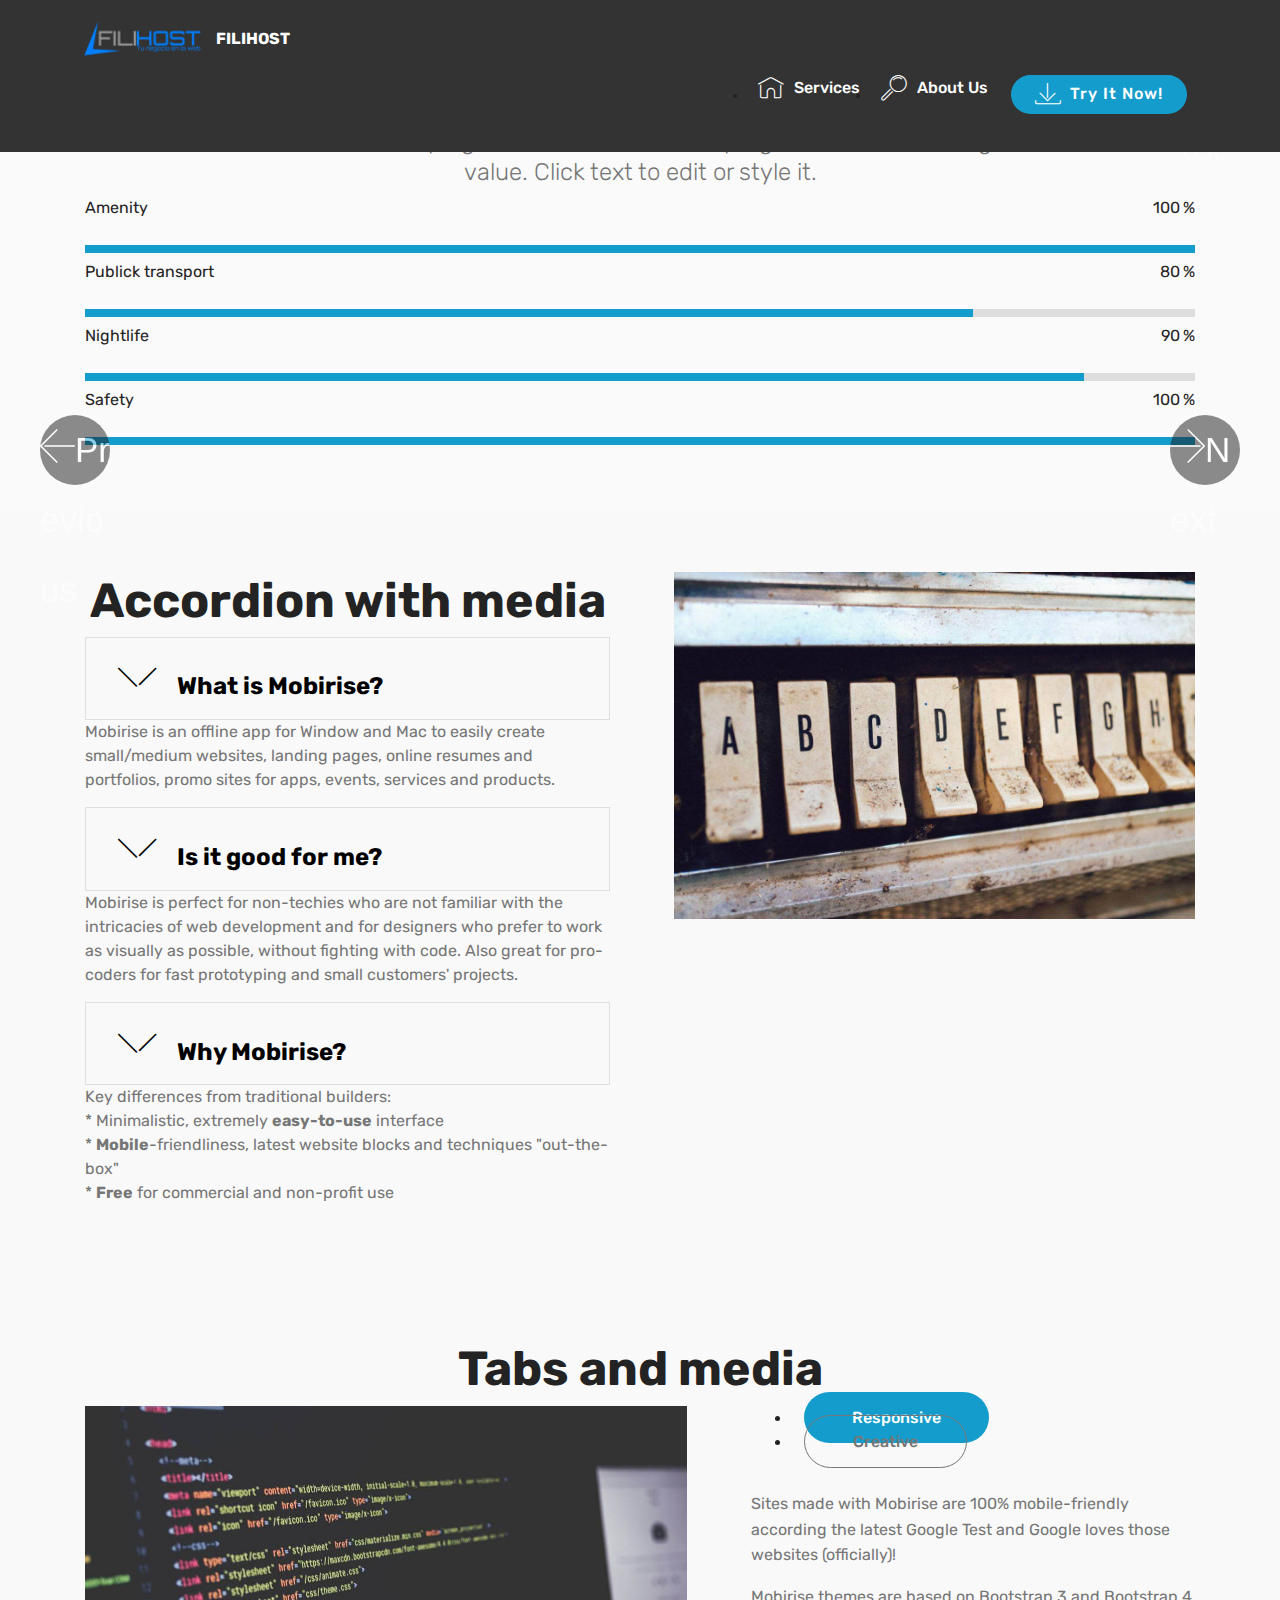
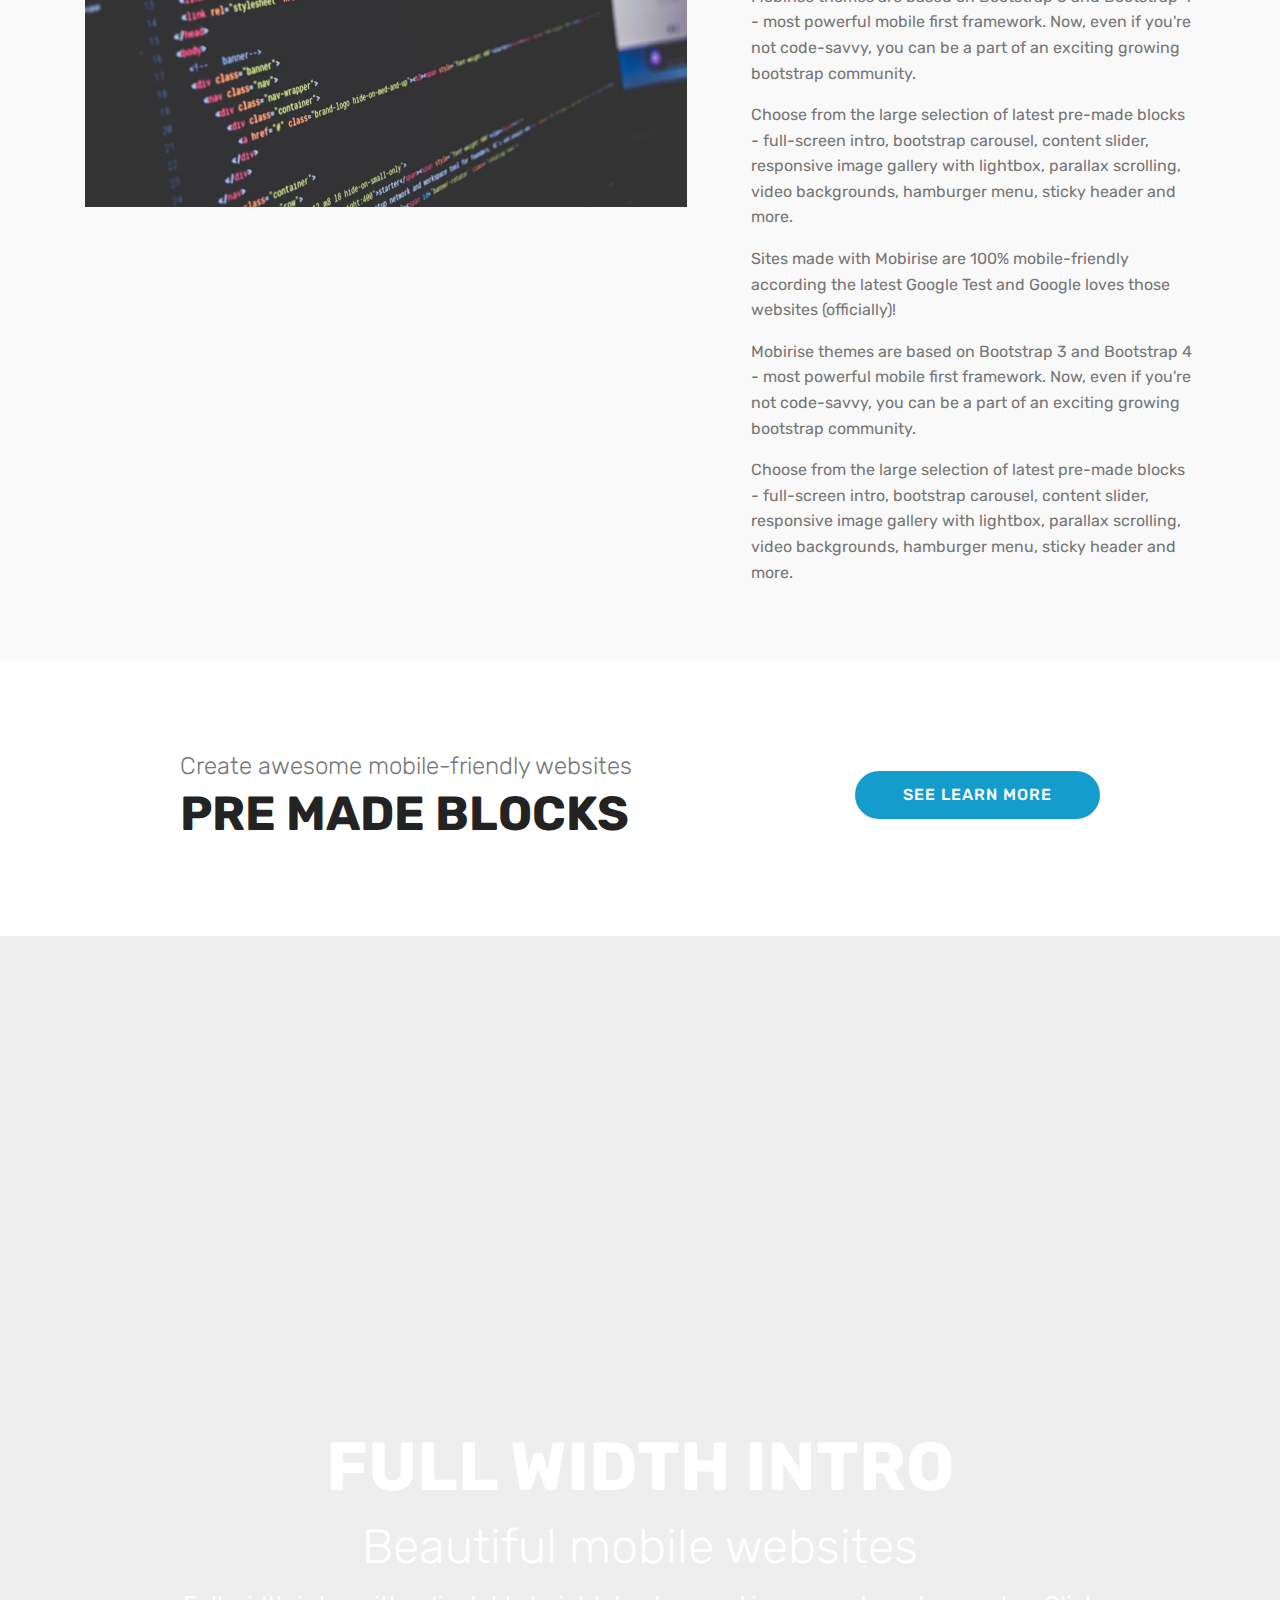
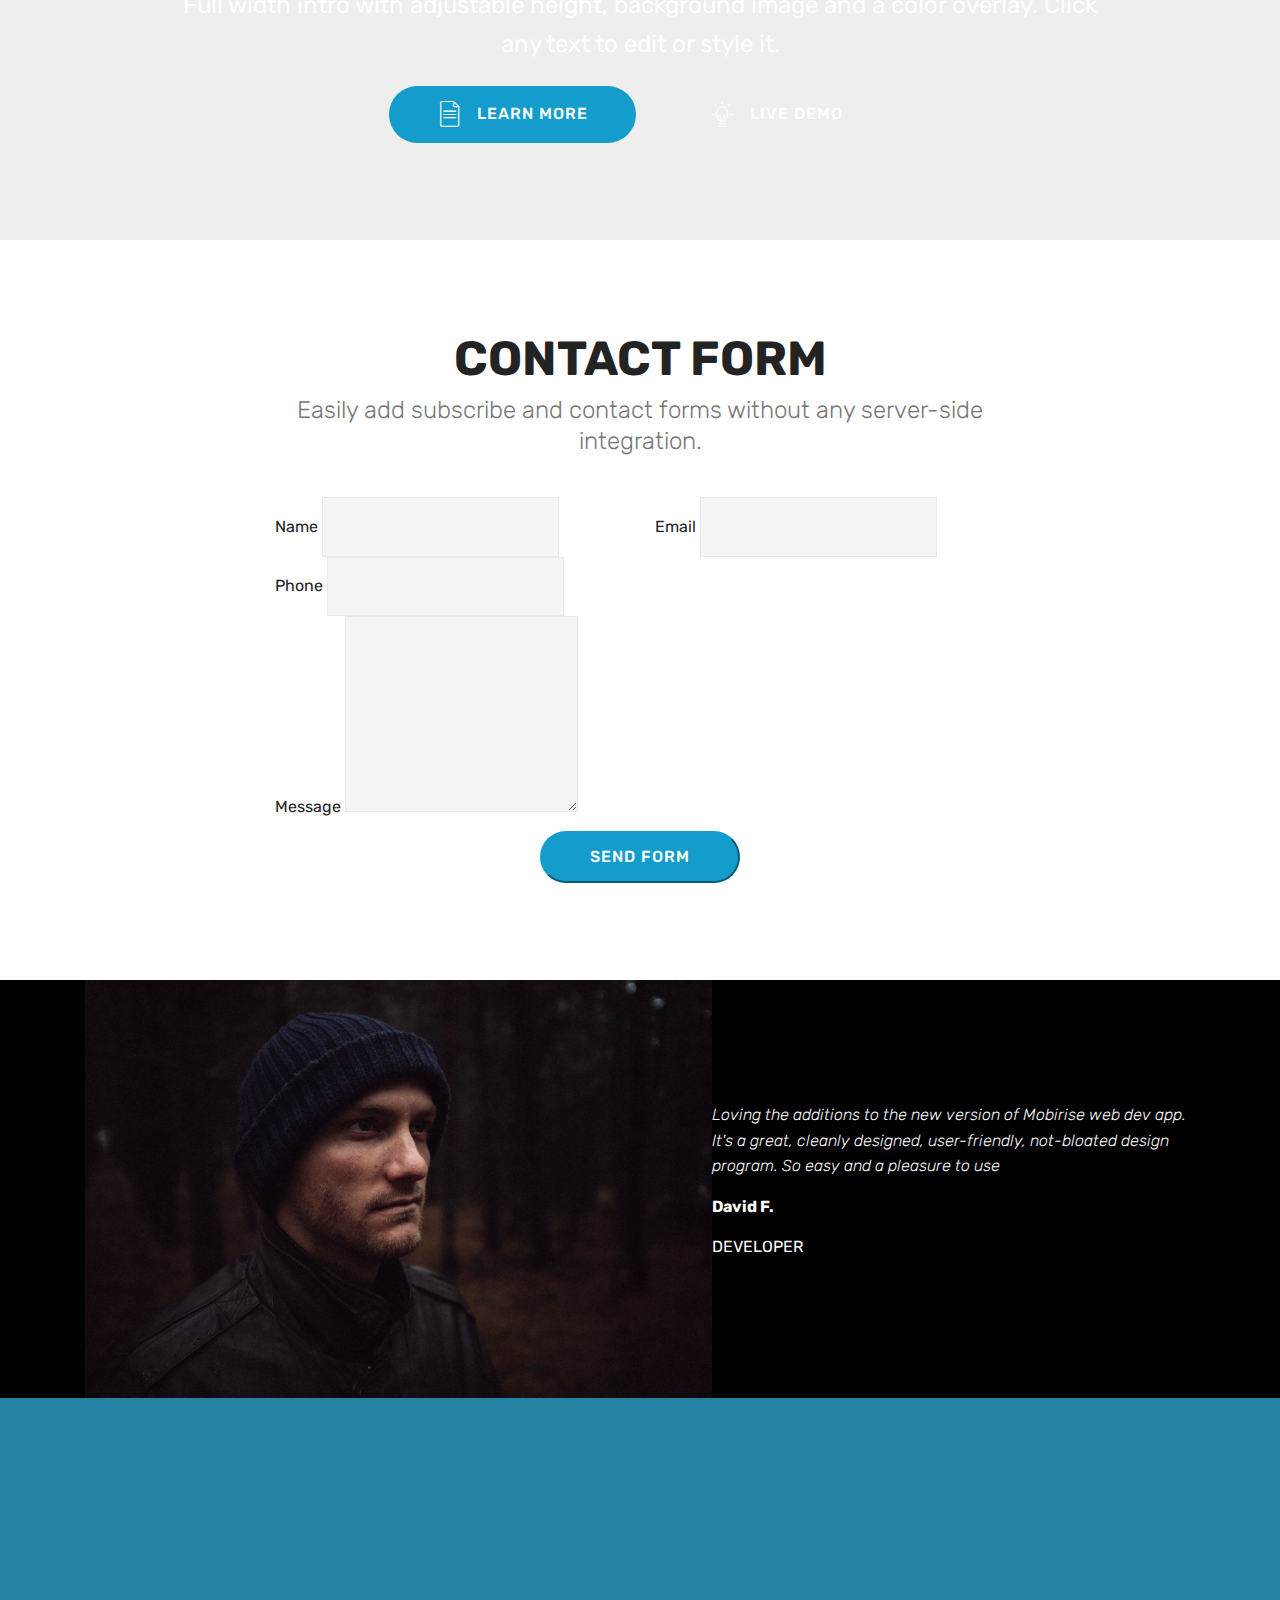
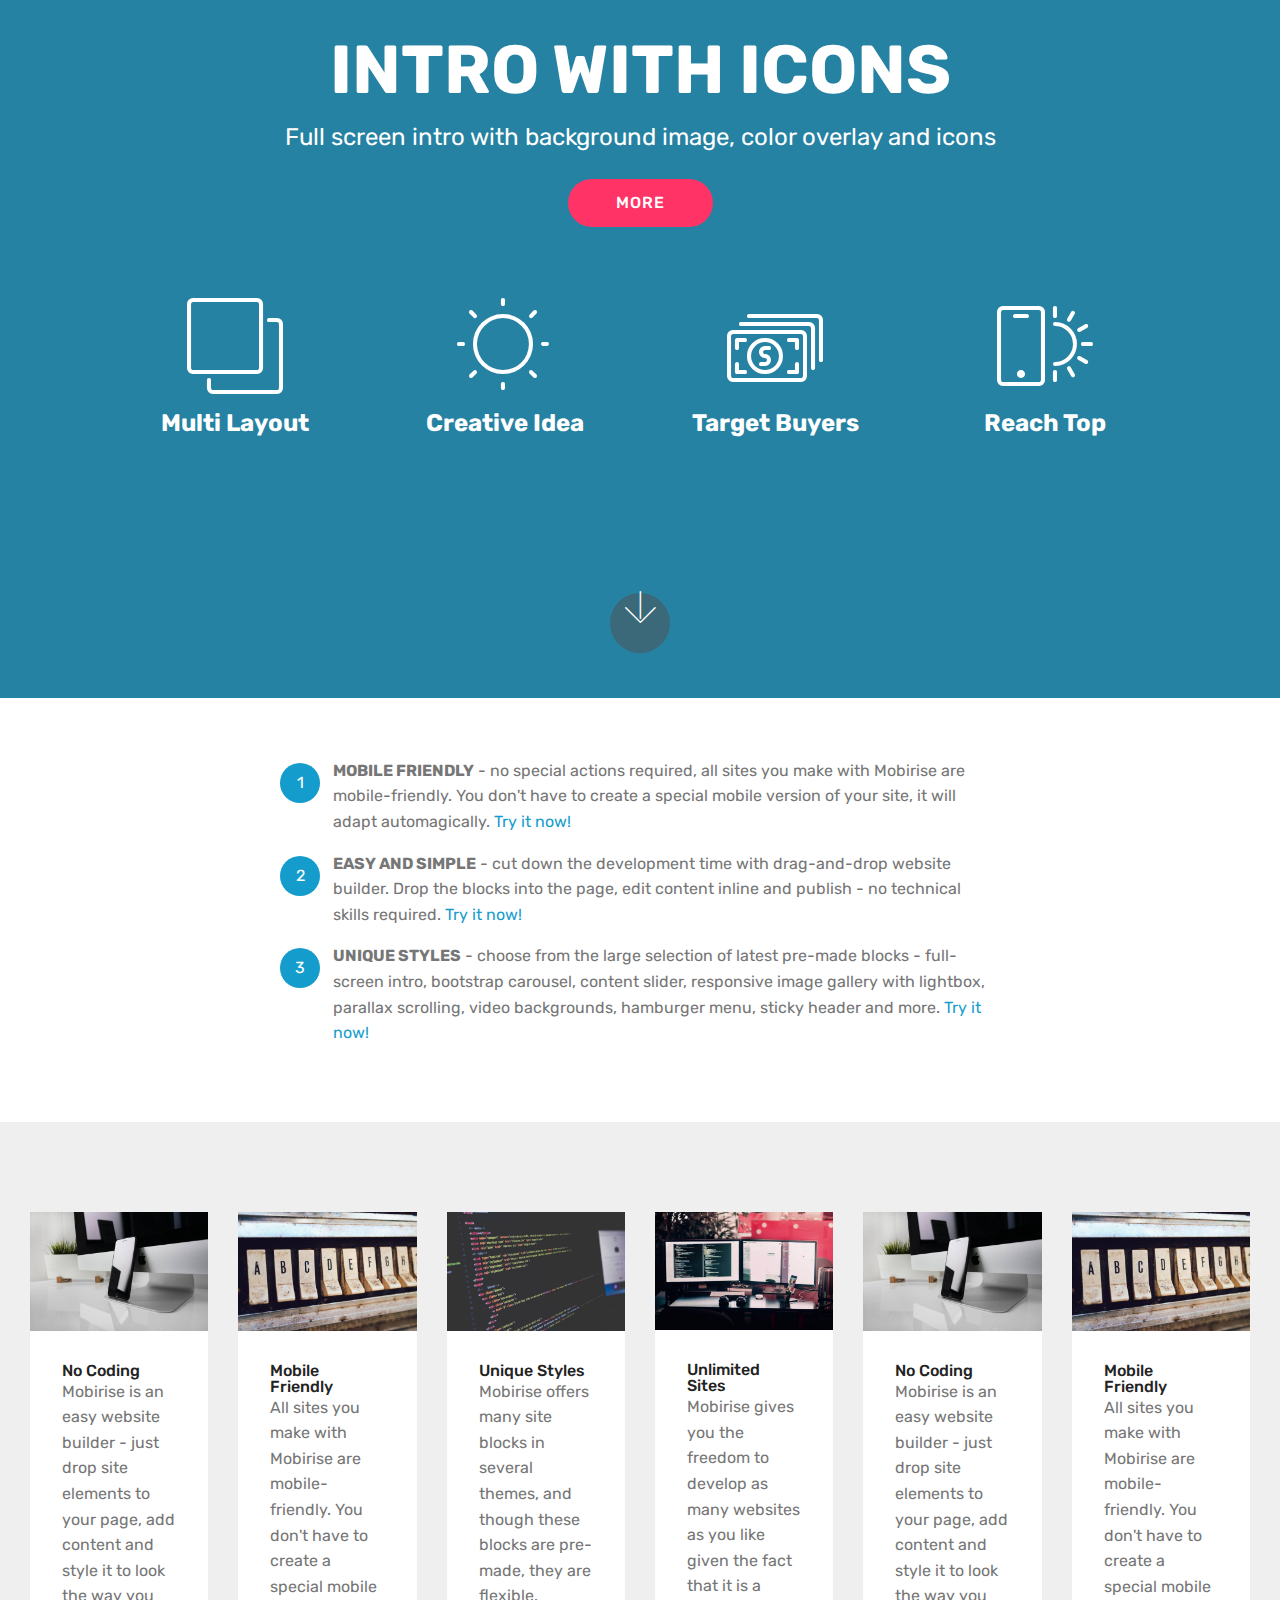
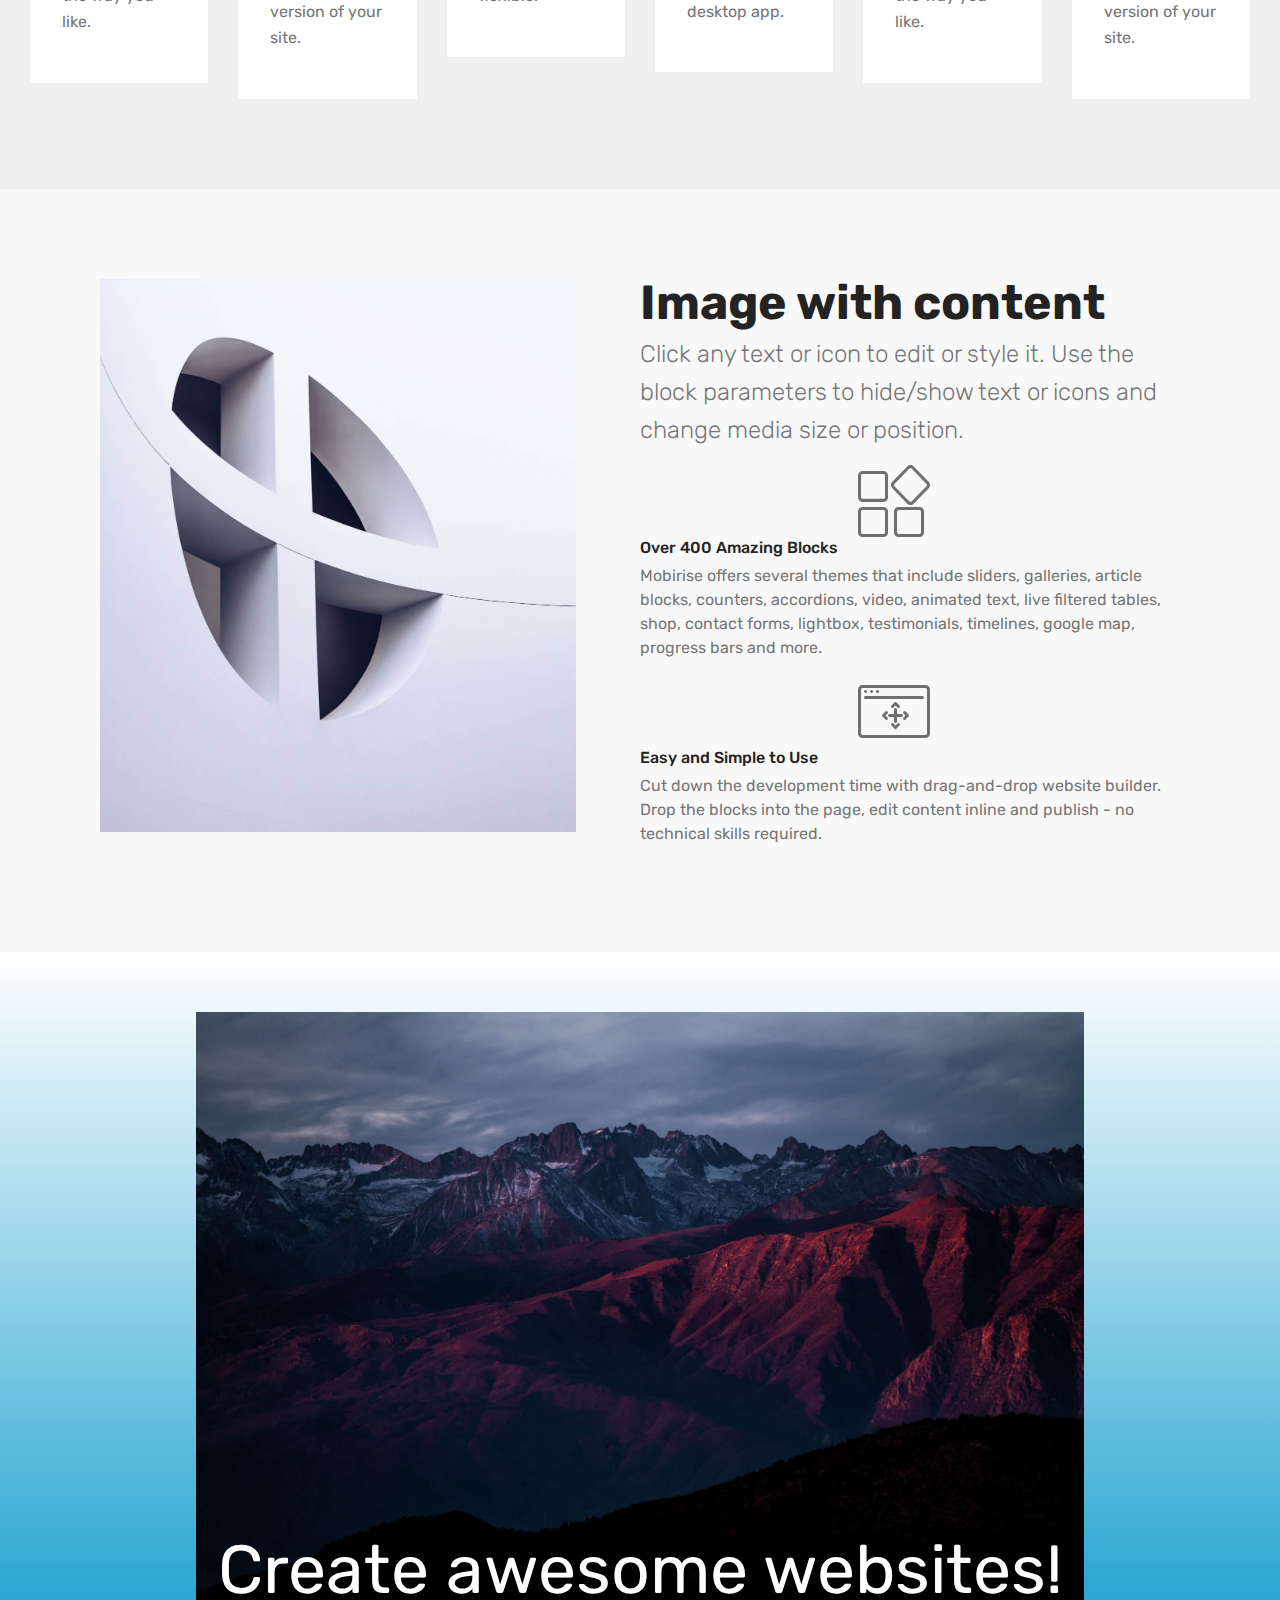
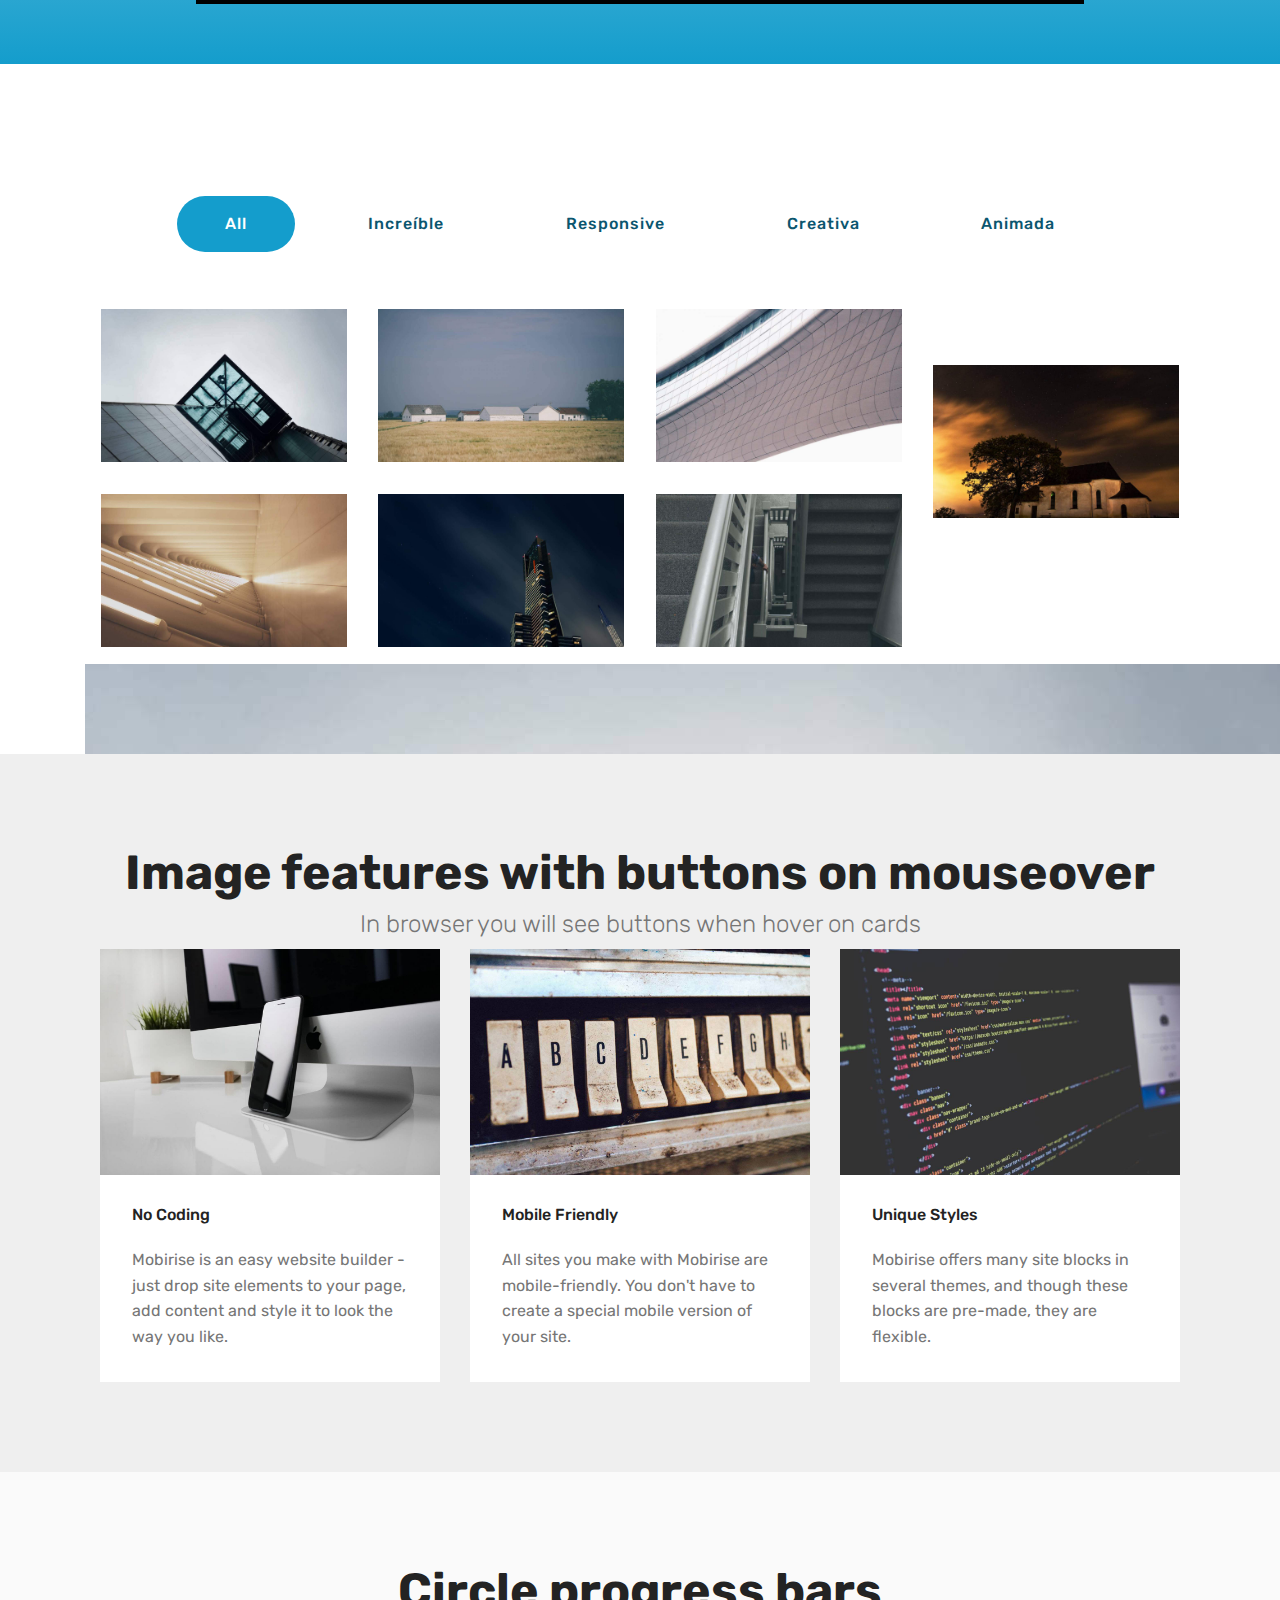
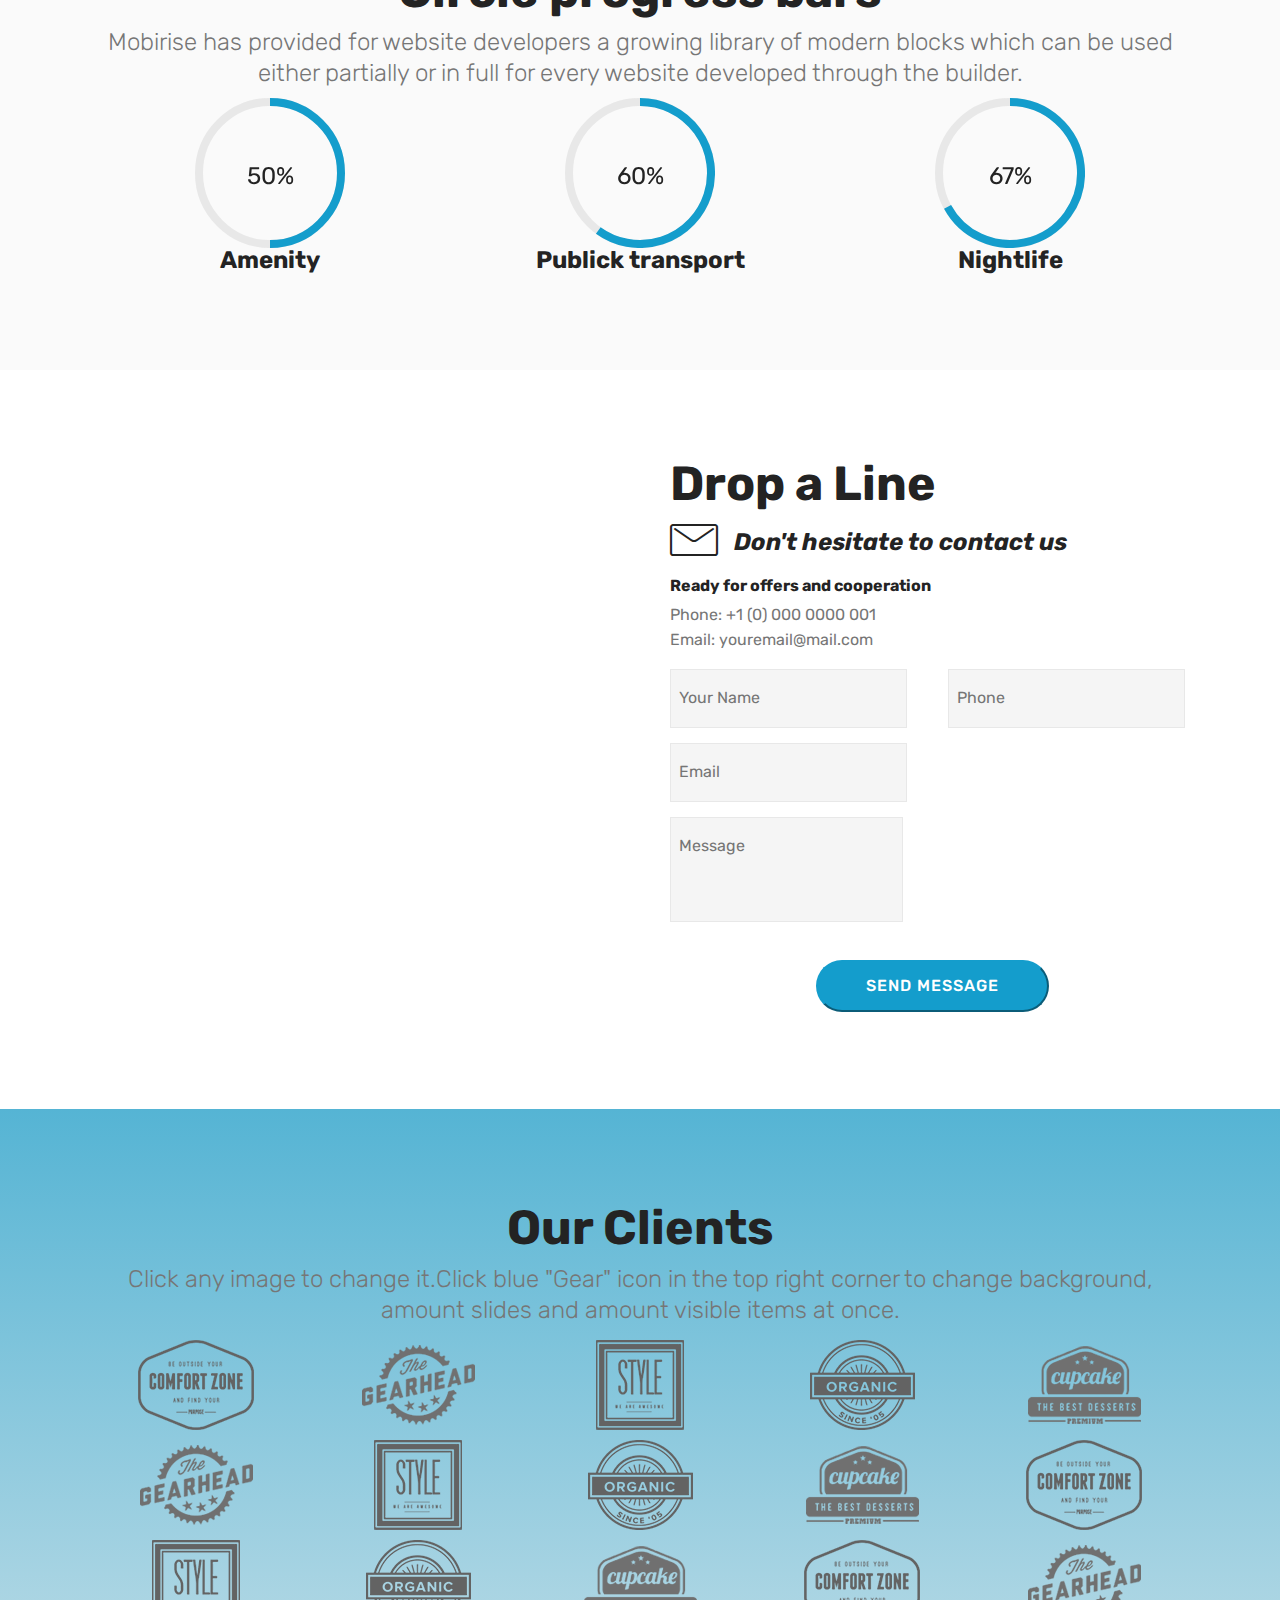
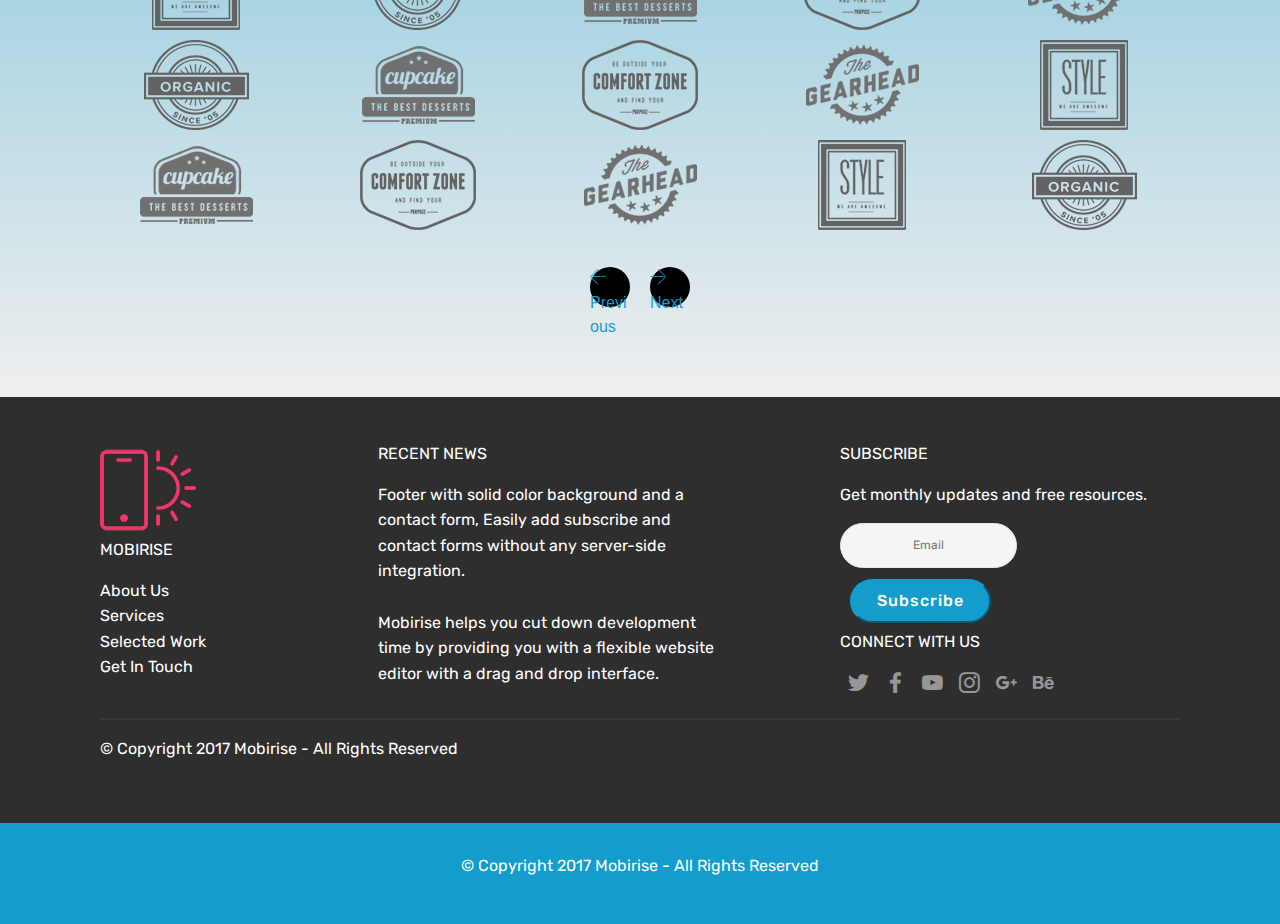
==== page1.html @ 78decf5c "create github pages" ====
<!DOCTYPE html>
<html >
<head>
  <!-- Site made with Mobirise Website Builder v4.8.1, https://mobirise.com -->
  <meta charset="UTF-8">
  <meta http-equiv="X-UA-Compatible" content="IE=edge">
  <meta name="generator" content="Mobirise v4.8.1, mobirise.com">
  <meta name="viewport" content="width=device-width, initial-scale=1, minimum-scale=1">
  <link rel="shortcut icon" href="assets/images/logo-filihost-122x75.png" type="image/x-icon">
  <meta name="description" content="Web Site Creator Description">
  <title>Pagina&nbsp;</title>
  <link rel="stylesheet" href="assets/web/assets/mobirise-icons/mobirise-icons.css">
  <link rel="stylesheet" href="assets/tether/tether.min.css">
  <link rel="stylesheet" href="assets/bootstrap/css/bootstrap.min.css">
  <link rel="stylesheet" href="assets/bootstrap/css/bootstrap-grid.min.css">
  <link rel="stylesheet" href="assets/bootstrap/css/bootstrap-reboot.min.css">
  <link rel="stylesheet" href="assets/dropdown/css/style.css">
  <link rel="stylesheet" href="assets/socicon/css/styles.css">
  <link rel="stylesheet" href="assets/as-pie-progress/css/progress.min.css">
  <link rel="stylesheet" href="assets/theme/css/style.css">
  <link rel="stylesheet" href="assets/gallery/style.css">
  <link rel="stylesheet" href="assets/mobirise/css/mbr-additional.css" type="text/css">
  
  
  
</head>
<body>
  <section class="menu cid-qTkzRZLJNu" once="menu" id="menu1-9">

    

    <nav class="navbar navbar-expand beta-menu navbar-dropdown align-items-center navbar-fixed-top navbar-toggleable-sm">
        <button class="navbar-toggler navbar-toggler-right" type="button" data-toggle="collapse" data-target="#navbarSupportedContent" aria-controls="navbarSupportedContent" aria-expanded="false" aria-label="Toggle navigation">
            <div class="hamburger">
                <span></span>
                <span></span>
                <span></span>
                <span></span>
            </div>
        </button>
        <div class="menu-logo">
            <div class="navbar-brand">
                <span class="navbar-logo">
                    <a href="https://mobirise.com">
                         <img src="assets/images/logo-filihost-122x75.png" alt="FiliHost" title="" style="height: 3.8rem;">
                    </a>
                </span>
                <span class="navbar-caption-wrap"><a class="navbar-caption text-white display-4" href="https://mobirise.com">FILIHOST</a></span>
            </div>
        </div>
        <div class="collapse navbar-collapse" id="navbarSupportedContent">
            <ul class="navbar-nav nav-dropdown" data-app-modern-menu="true"><li class="nav-item">
                    <a class="nav-link link text-white display-4" href="https://mobirise.com">
                        <span class="mbri-home mbr-iconfont mbr-iconfont-btn"></span>
                        Services
                    </a>
                </li>
                <li class="nav-item">
                    <a class="nav-link link text-white display-4" href="https://mobirise.com">
                        <span class="mbri-search mbr-iconfont mbr-iconfont-btn"></span>
                        About Us
                    </a>
                </li></ul>
            <div class="navbar-buttons mbr-section-btn"><a class="btn btn-sm btn-primary display-4" href="https://mobirise.com">
                    <span class="mbri-save mbr-iconfont mbr-iconfont-btn "></span>
                    Try It Now!
                </a></div>
        </div>
    </nav>
</section>

<section class="engine"><a href="https://mobiri.se/z">best website templates</a></section><section class="progress-bars1 cid-r17UAQoJIQ" id="progress-bars1-a">
    
      

    

    <div class="container">
        <h2 class="mbr-section-title pb-2 align-center mbr-fonts-style display-2">
            Horizontal progress bars
        </h2>

        <h3 class="mbr-section-subtitle pb-5 mbr-fonts-style display-5">
            Click blue "Gear" icon in the top right corner to hide/show progress bars and change them color and value. Click text to edit or style it.
        </h3>

        <div class="progress_elements">
            <div class="progress1 pb-5">
                <div class="title-wrap">
                    <div class="progressbar-title mbr-fonts-style display-7">
                        <p>
                            Amenity
                        </p>
                    </div>
                    <div class="progress_value mbr-fonts-style display-7">
                        <div class="progressbar-number"></div>
                        <span>%</span>
                    </div>
                </div>
                <progress class="progress progress-primary" max="100" value="100">
                </progress>
            </div>
            
            <div class="progress2 pb-5">
                <div class="title-wrap">
                    <div class="progressbar-title mbr-fonts-style display-7">
                        <p>
                           Publick transport
                        </p>
                    </div>
                <div class="progress_value mbr-fonts-style display-7">
                    <div class="progressbar-number"></div>
                    <span>%</span>
                </div>
                </div>
                <progress class="progress progress-primary" max="100" value="80">
                </progress>
            </div>
            
            <div class="progress3 pb-5">
                <div class="title-wrap">
                    <div class="progressbar-title mbr-fonts-style display-7">
                        <p>
                            Nightlife
                        </p>
                    </div>
                    <div class="progress_value mbr-fonts-style display-7">
                        <div class="progressbar-number"></div>
                        <span>%</span>
                    </div>
                </div>
                <progress class="progress progress-primary" max="100" value="90">
                </progress>
            </div>
            
            <div class="progress4">
                <div class="title-wrap">
                    <div class="progressbar-title mbr-fonts-style display-7">
                        <p>
                            Safety
                        </p>
                    </div>
                <div class="progress_value mbr-fonts-style display-7">
                    <div class="progressbar-number"></div>
                    <span>%</span>
                </div>
                </div>
                <progress class="progress progress-primary" max="100" value="100">
                </progress>
            </div>
        </div>
    </div>
</section>

<section class="accordion2 cid-r17UMEHxi1" id="accordion2-c">

    


    
    <div class="container">
        <div class="media-container-row pt-5">
            <div class="accordion-content">
                <h2 class="mbr-section-title align-center pb-3 mbr-fonts-style display-2">
                        Accordion with media
                </h2>
                
                <div id="bootstrap-accordion_27" class="panel-group accordionStyles accordion pt-5 mt-3" role="tablist" aria-multiselectable="true">
                        <div class="card">
                            <div class="card-header" role="tab" id="headingOne">
                                <a role="button" class="collapsed panel-title text-black" data-toggle="collapse" data-core="" href="#collapse1_27" aria-expanded="false" aria-controls="collapse1">
                                    <h4 class="mbr-fonts-style display-5">
                                        <span class="sign mbr-iconfont mbri-arrow-down inactive"></span> What is Mobirise?
                                    </h4>
                                </a>
                            </div>
                            <div id="collapse1_27" class="panel-collapse noScroll collapse" role="tabpanel" aria-labelledby="headingOne" data-parent="#bootstrap-accordion_27">
                                <div class="panel-body p-4">
                                    <p class="mbr-fonts-style panel-text display-7">
                                       Mobirise is an offline app for Window and Mac to easily create small/medium websites, landing pages, online resumes and portfolios, promo sites for apps, events, services and products.</p>
                                </div>
                            </div>
                        </div>
                
                        <div class="card">
                            <div class="card-header" role="tab" id="headingTwo">
                                <a role="button" class="collapsed panel-title text-black" data-toggle="collapse" data-core="" href="#collapse2_27" aria-expanded="false" aria-controls="collapse2">
                                    <h4 class="mbr-fonts-style mbr-fonts-style display-5">
                                        <span class="sign mbr-iconfont mbri-arrow-down inactive"></span> Is it good for me?
                                    </h4>
                                </a>
                                
                            </div>
                            <div id="collapse2_27" class="panel-collapse noScroll collapse" role="tabpanel" aria-labelledby="headingTwo" data-parent="#bootstrap-accordion_27">
                                <div class="panel-body p-4">
                                    <p class="mbr-fonts-style panel-text display-7">
                                       Mobirise is perfect for non-techies who are not familiar with the intricacies of web development and for designers who prefer to work as visually as possible, without fighting with code. Also great for pro-coders for fast prototyping and small customers' projects.</p>
                                </div>
                            </div>
                        </div>
                
                        <div class="card">
                            <div class="card-header" role="tab" id="headingThree">
                                <a role="button" class="collapsed panel-title text-black" data-toggle="collapse" data-core="" href="#collapse3_27" aria-expanded="false" aria-controls="collapse3">
                                    <h4 class="mbr-fonts-style display-5">
                                        <span class="sign mbr-iconfont mbri-arrow-down inactive"></span> Why Mobirise?
                                    </h4>
                                </a>
                            </div>
                            <div id="collapse3_27" class="panel-collapse noScroll collapse" role="tabpanel" aria-labelledby="headingThree" data-parent="#bootstrap-accordion_27">
                                <div class="panel-body p-4">
                                    <p class="mbr-fonts-style panel-text display-7">
                                       Key differences from traditional builders:<br>* Minimalistic, extremely <strong>easy-to-use</strong> interface<br>* <strong>Mobile</strong>-friendliness, latest website blocks and techniques "out-the-box"<br>* <strong>Free</strong> for commercial and non-profit use</p>
                                </div>
                            </div>
                        </div>
                
                        
                
                        
                
                        
                </div>
            </div>
            <div class="mbr-figure" style="width: 105%;">
                    <img src="assets/images/02.jpg" alt="Mobirise">
            </div>
        </div>
    </div>
</section>

<section class="tabs4 cid-r17UKubsQw" id="tabs4-b">

    

    

    <div class="container">
        <h2 class="mbr-section-title align-center pb-3 mbr-fonts-style display-2">
            Tabs and media
        </h2>
        

        <div class="media-container-row mt-5 pt-3">
            <div class="mbr-figure" style="width: 60%;">
                <img src="assets/images/03.jpg" alt="Mobirise">
            </div>
            <div class="tabs-container">
                <ul class="nav nav-tabs" role="tablist">
                    <li class="nav-item">
                        <a class="nav-link active mbr-fonts-style display-7" role="tab" data-toggle="tab" href="#tab1">
                            Responsive
                        </a>
                    </li>
                    <li class="nav-item">
                        <a class="nav-link mbr-fonts-style display-7" role="tab" data-toggle="tab" href="#tab2">
                            Creative
                        </a>
                    </li>
                    
                    
                    
                    
                </ul>
                <div class="tab-content">
                    <div id="tab1" class="tab-pane in active" role="tabpanel">
                        <div class="row">
                            <div class="col-md-12">
                                <p class="mbr-text py-5 mbr-fonts-style display-7">
                                    Sites made with Mobirise are 100% mobile-friendly according the latest Google Test and Google loves those websites (officially)!
                                </p>
                            </div>
                        </div>
                    </div>
                    <div id="tab2" class="tab-pane" role="tabpanel">
                        <div class="row">
                            <div class="col-md-12">
                                <p class="mbr-text py-5 mbr-fonts-style display-7">
                                    Mobirise themes are based on Bootstrap 3 and Bootstrap 4 - most powerful mobile first framework. Now, even if you're not code-savvy, you can be a part of an exciting growing bootstrap community.</p>
                            </div>
                        </div>
                    </div>
                    <div id="tab3" class="tab-pane" role="tabpanel">
                        <div class="row">
                            <div class="col-md-12">
                                <p class="mbr-text py-5 mbr-fonts-style display-7">
                                    Choose from the large selection of latest pre-made blocks - full-screen intro, bootstrap carousel, content slider, responsive image gallery with lightbox, parallax scrolling, video backgrounds, hamburger menu, sticky header and more.
                                </p>
                            </div>
                        </div>
                    </div>
                    <div id="tab4" class="tab-pane" role="tabpanel">
                        <div class="row">
                            <div class="col-md-12">
                                <p class="mbr-text py-5 mbr-fonts-style display-7">
                                    Sites made with Mobirise are 100% mobile-friendly according the latest Google Test and Google loves those websites (officially)!
                                </p>
                            </div>
                        </div>
                    </div>
                    <div id="tab5" class="tab-pane" role="tabpanel">
                        <div class="row">
                            <div class="col-md-12">
                                <p class="mbr-text py-5 mbr-fonts-style display-7">
                                    Mobirise themes are based on Bootstrap 3 and Bootstrap 4 - most powerful mobile first framework. Now, even if you're not code-savvy, you can be a part of an exciting growing bootstrap community.
                                </p>
                            </div>
                        </div>
                    </div>
                    <div id="tab6" class="tab-pane" role="tabpanel">
                        <div class="row">
                            <div class="col-md-12">
                                <p class="mbr-text py-5 mbr-fonts-style display-7">
                                    Choose from the large selection of latest pre-made blocks - full-screen intro, bootstrap carousel, content slider, responsive image gallery with lightbox, parallax scrolling, video backgrounds, hamburger menu, sticky header and more.
                                </p>
                            </div>
                        </div>
                    </div>
                </div>
            </div>
        </div>
    </div>
</section>

<section class="mbr-section info1 cid-r17WTaMRt5" id="info1-n">

    

    
    <div class="container">
        <div class="row justify-content-center content-row">
            <div class="media-container-column title col-12 col-lg-7 col-md-6">
                <h3 class="mbr-section-subtitle align-left mbr-light pb-3 mbr-fonts-style display-5">
                    Create awesome mobile-friendly websites
                </h3>
                <h2 class="align-left mbr-bold mbr-fonts-style display-2">
                    PRE MADE BLOCKS
                </h2>
            </div>
            <div class="media-container-column col-12 col-lg-3 col-md-4">
                <div class="mbr-section-btn align-right py-4">
                    <a class="btn btn-primary display-4" href="https://mobirise.com">SEE LEARN MORE</a>
                </div>
            </div>
        </div>
    </div>
</section>

<section class="map1 cid-r17WV79pFk" id="map1-o">

     

    <div class="google-map"><iframe frameborder="0" style="border:0" src="https://www.google.com/maps/embed/v1/place?key=AIzaSyA0Dx_boXQiwvdz8sJHoYeZNVTdoWONYkU&amp;q=place_id:ChIJn6wOs6lZwokRLKy1iqRcoKw" allowfullscreen=""></iframe></div>
</section>

<section class="header1 cid-r17X2SDV1M mbr-parallax-background" id="header1-q">

    

    

    <div class="container">
        <div class="row justify-content-md-center">
            <div class="mbr-white col-md-10">
                <h1 class="mbr-section-title align-center mbr-bold pb-3 mbr-fonts-style display-1">
                    FULL WIDTH INTRO
                </h1>
                <h3 class="mbr-section-subtitle align-center mbr-light pb-3 mbr-fonts-style display-2">
                    Beautiful mobile websites
                </h3>
                <p class="mbr-text align-center pb-3 mbr-fonts-style display-5">
                    Full width intro with adjustable height, background image and a color overlay. Click any text to edit or style it.
                </p>
                <div class="mbr-section-btn align-center">
                    <a class="btn btn-md btn-primary display-4" href="https://mobirise.com">
                        <span class="mbr-iconfont mbri-file"></span>LEARN MORE</a>
                    <a class="btn btn-md btn-white-outline display-4" href="https://mobirise.com">
                        <span class="mbr-iconfont mbri-idea"></span>LIVE DEMO</a>
                </div>
            </div>
        </div>
    </div>

</section>

<section class="mbr-section form1 cid-r17XpIa1S2" id="form1-t">

    

    
    <div class="container">
        <div class="row justify-content-center">
            <div class="title col-12 col-lg-8">
                <h2 class="mbr-section-title align-center pb-3 mbr-fonts-style display-2">
                    CONTACT FORM
                </h2>
                <h3 class="mbr-section-subtitle align-center mbr-light pb-3 mbr-fonts-style display-5">
                    Easily add subscribe and contact forms without any server-side integration.
                </h3>
            </div>
        </div>
    </div>
    <div class="container">
        <div class="row justify-content-center">
            <div class="media-container-column col-lg-8" data-form-type="formoid">
                    <div data-form-alert="" hidden="">
                        Thanks for filling out the form!
                    </div>
            
                    <form class="mbr-form" action="https://mobirise.com/" method="post" data-form-title="Mobirise Form"><input type="hidden" name="email" data-form-email="true" value="SydFb5l8n4YmsS1/BQKTfT8HJ0OYEbF1Wz/G0kIdD3oS0EQmuGgNwWPVlPL8Ynz2I87KpodNF4kF6RQpYqMUUa+FHI3nh63n0fLfR8WvvKMF4xRhsRseGf8NuLKGRXzO" data-form-field="Email">
                        <div class="row row-sm-offset">
                            <div class="col-md-4 multi-horizontal" data-for="name">
                                <div class="form-group">
                                    <label class="form-control-label mbr-fonts-style display-7" for="name-form1-t">Name</label>
                                    <input type="text" class="form-control" name="name" data-form-field="Name" required="" id="name-form1-t">
                                </div>
                            </div>
                            <div class="col-md-4 multi-horizontal" data-for="email">
                                <div class="form-group">
                                    <label class="form-control-label mbr-fonts-style display-7" for="email-form1-t">Email</label>
                                    <input type="email" class="form-control" name="email" data-form-field="Email" required="" id="email-form1-t">
                                </div>
                            </div>
                            <div class="col-md-4 multi-horizontal" data-for="phone">
                                <div class="form-group">
                                    <label class="form-control-label mbr-fonts-style display-7" for="phone-form1-t">Phone</label>
                                    <input type="tel" class="form-control" name="phone" data-form-field="Phone" id="phone-form1-t">
                                </div>
                            </div>
                        </div>
                        <div class="form-group" data-for="message">
                            <label class="form-control-label mbr-fonts-style display-7" for="message-form1-t">Message</label>
                            <textarea type="text" class="form-control" name="message" rows="7" data-form-field="Message" id="message-form1-t"></textarea>
                        </div>
            
                        <span class="input-group-btn">
                            <button href="" type="submit" class="btn btn-primary btn-form display-4">SEND FORM</button>
                        </span>
                    </form>
            </div>
        </div>
    </div>
</section>

<section class="testimonials2 cid-r17WXlYbvA" id="testimonials2-p">

    

    

    <div class="container">
        <div class="media-container-row">
            <div class="mbr-figure pr-lg-5" style="width: 130%;">
              <img src="assets/images/face4.jpg">
            </div>
            <div class="media-content px-3 align-self-center mbr-white py-2">
                    <p class="mbr-text testimonial-text mbr-fonts-style display-7">
                       Loving the additions to the new version of Mobirise web dev app. It's a great, cleanly designed, user-friendly, not-bloated design program. So easy and a pleasure to use
                    </p>
                    <p class="mbr-author-name pt-4 mb-2 mbr-fonts-style display-7">
                       David F.
                    </p>
                    <p class="mbr-author-desc mbr-fonts-style display-7">
                       DEVELOPER
                    </p>
            </div>
        </div>
    </div>
</section>

<section class="header12 cid-r17XaQSXEY mbr-fullscreen mbr-parallax-background" id="header12-r">

    

    <div class="mbr-overlay" style="opacity: 0.9; background-color: rgb(15, 118, 153);">
    </div>

    <div class="container  ">
            <div class="media-container">
                <div class="col-md-12 align-center">
                    <h1 class="mbr-section-title pb-3 mbr-white mbr-bold mbr-fonts-style display-1">
                        INTRO WITH ICONS
                    </h1>
                    <p class="mbr-text pb-3 mbr-white mbr-fonts-style display-5">
                        Full screen intro with background image, color overlay and icons
                    </p>
                    <div class="mbr-section-btn align-center py-2">
                        <a class="btn btn-md btn-secondary display-4" href="https://mobirise.com">MORE</a>
                    </div>

                    <div class="icons-media-container mbr-white">
                        <div class="card col-12 col-md-6 col-lg-3">
                            <div class="icon-block">
                            <a href="https://mobirise.com/">
                                <span class="mbri-layers mbr-iconfont"></span>
                            </a>
                            </div>
                            <h5 class="mbr-fonts-style display-5">
                                Multi Layout
                            </h5>
                        </div>

                        <div class="card col-12 col-md-6 col-lg-3">
                            <div class="icon-block">
                                <a href="https://mobirise.com/">
                                    <span class="mbri-sun mbr-iconfont"></span>
                                </a>
                            </div>
                            <h5 class="mbr-fonts-style display-5">
                                Creative Idea
                            </h5>
                        </div>

                        <div class="card col-12 col-md-6 col-lg-3">
                            <div class="icon-block">
                                <a href="https://mobirise.com/">
                                    <span class="mbri-cash mbr-iconfont"></span>
                                </a>
                            </div>
                            <h5 class="mbr-fonts-style display-5">
                                Target Buyers
                            </h5>
                        </div>

                        <div class="card col-12 col-md-6 col-lg-3">
                            <div class="icon-block">
                                <a href="https://mobirise.com/">
                                    <span class="mbri-mobirise mbr-iconfont"></span>
                                </a>
                            </div>
                            <h5 class="mbr-fonts-style display-5">
                                Reach Top
                            </h5>
                        </div>
                    </div>
                </div>
            </div>
    </div>

    <div class="mbr-arrow hidden-sm-down" aria-hidden="true">
        <a href="#next">
            <i class="mbri-down mbr-iconfont"></i>
        </a>
    </div>
</section>

<section class="mbr-section article content11 cid-r17XecZxiA" id="content11-s">
     

    <div class="container">
        <div class="media-container-row">
            <div class="mbr-text counter-container col-12 col-md-8 mbr-fonts-style display-7">
                <ol>
                    <li><strong>MOBILE FRIENDLY</strong> - no special actions required, all sites you make with Mobirise are mobile-friendly. You don't have to create a special mobile version of your site, it will adapt automagically. <a href="https://mobirise.com/">Try it now!</a></li>
                    <li><strong>EASY AND SIMPLE</strong> - cut down the development time with drag-and-drop website builder. Drop the blocks into the page, edit content inline and publish - no technical skills required. <a href="https://mobirise.com/">Try it now!</a></li>
                    <li><strong>UNIQUE STYLES</strong> - choose from the large selection of latest pre-made blocks - full-screen intro, bootstrap carousel, content slider, responsive image gallery with lightbox, parallax scrolling, video backgrounds, hamburger menu, sticky header and more. <a href="https://mobirise.com/">Try it now!</a></li>
                </ol>
            </div>
        </div>
    </div>
</section>

<section class="features17 cid-r17WoKcjIV" id="features17-l">
    
    

    
    <div class="container-fluid">
        <div class="media-container-row">
            <div class="card p-3 col-12 col-md-6 col-lg-2">
                <div class="card-wrapper">
                    <div class="card-img">
                        <img src="assets/images/01.jpg" alt="Mobirise">
                    </div>
                    <div class="card-box">
                        <h4 class="card-title pb-3 mbr-fonts-style display-7">
                            No Coding
                        </h4>
                        <p class="mbr-text mbr-fonts-style display-7">
                            Mobirise is an easy website builder - just drop site elements to your page, add content and style it to look the way you like.
                        </p>
                    </div>
                </div>
            </div>

            <div class="card p-3 col-12 col-md-6 col-lg-2">
                <div class="card-wrapper">
                    <div class="card-img">
                        <img src="assets/images/02.jpg" alt="Mobirise">
                    </div>
                    <div class="card-box">
                        <h4 class="card-title pb-3 mbr-fonts-style display-7">
                            Mobile Friendly
                        </h4>
                        <p class="mbr-text mbr-fonts-style display-7">
                            All sites you make with Mobirise are mobile-friendly. You don't have to create a special mobile version of your site.
                        </p>
                    </div>
                </div>
            </div>

            <div class="card p-3 col-12 col-md-6 col-lg-2">
                <div class="card-wrapper">
                    <div class="card-img">
                        <img src="assets/images/03.jpg" alt="Mobirise">
                    </div>
                    <div class="card-box">
                        <h4 class="card-title pb-3 mbr-fonts-style display-7">
                            Unique Styles
                        </h4>
                        <p class="mbr-text mbr-fonts-style display-7">
                            Mobirise offers many site blocks in several themes, and though these blocks are pre-made, they are flexible.
                        </p>
                    </div>
                </div>
            </div>

            <div class="card p-3 col-12 col-md-6 col-lg-2">
                <div class="card-wrapper">
                    <div class="card-img">
                        <img src="assets/images/04.jpg" alt="Mobirise">
                    </div>
                    <div class="card-box">
                        <h4 class="card-title pb-3 mbr-fonts-style display-7">
                            Unlimited Sites
                        </h4>
                        <p class="mbr-text mbr-fonts-style display-7">
                           Mobirise gives you the freedom to develop as many websites as you like given the fact that it is a desktop app.
                        </p>
                    </div>
                </div>
            </div>
            <div class="card p-3 col-12 col-md-6 col-lg-2">
                <div class="card-wrapper">
                    <div class="card-img">
                        <img src="assets/images/01.jpg" alt="Mobirise">
                    </div>
                    <div class="card-box">
                        <h4 class="card-title pb-3 mbr-fonts-style display-7">
                            No Coding
                        </h4>
                        <p class="mbr-text mbr-fonts-style display-7">
                            Mobirise is an easy website builder - just drop site elements to your page, add content and style it to look the way you like.
                        </p>
                    </div>
                </div>
            </div>
            <div class="card p-3 col-12 col-md-6 col-lg-2">
                <div class="card-wrapper">
                    <div class="card-img">
                        <img src="assets/images/02.jpg" alt="Mobirise">
                    </div>
                    <div class="card-box">
                        <h4 class="card-title pb-3 mbr-fonts-style display-7">
                            Mobile Friendly
                        </h4>
                        <p class="mbr-text mbr-fonts-style display-7">
                            All sites you make with Mobirise are mobile-friendly. You don't have to create a special mobile version of your site.
                        </p>
                    </div>
                </div>
            </div>
        </div>
    </div>
</section>

<section class="features11 cid-r17WMIIzdO" id="features11-m">

    

    

    <div class="container">   
        <div class="col-md-12">
            <div class="media-container-row">
                <div class="mbr-figure" style="width: 50%;">
                    <img src="assets/images/05.jpg" alt="Mobirise">
                </div>
                <div class=" align-left aside-content">
                    <h2 class="mbr-title pt-2 mbr-fonts-style display-2">
                        Image with content
                    </h2>
                    <div class="mbr-section-text">
                        <p class="mbr-text mb-5 pt-3 mbr-light mbr-fonts-style display-5">
                        Click any text or icon to edit or style it. Use the block parameters to hide/show text or icons and change media size or position.
                        </p>
                    </div>

                    <div class="block-content">
                        <div class="card p-3 pr-3">
                            <div class="media">
                                <div class=" align-self-center card-img pb-3">
                                    <span class="mbri-extension mbr-iconfont"></span>
                                </div>     
                                <div class="media-body">
                                    <h4 class="card-title mbr-fonts-style display-7">
                                        Over 400 Amazing Blocks
                                    </h4>
                                </div>
                            </div>                

                            <div class="card-box">
                                <p class="block-text mbr-fonts-style display-7">
                                   Mobirise offers several themes that include sliders, galleries, article blocks, counters, accordions, video, animated text, live filtered tables, shop, contact forms, lightbox, testimonials, timelines, google map, progress bars and more. 
                                </p>
                            </div>
                        </div>

                        <div class="card p-3 pr-3">
                            <div class="media">
                                <div class="align-self-center card-img pb-3">
                                    <span class="mbri-drag-n-drop2 mbr-iconfont"></span>
                                </div>     
                                <div class="media-body">
                                    <h4 class="card-title mbr-fonts-style display-7">
                                        Easy and Simple to Use
                                    </h4>
                                </div>
                            </div>                

                            <div class="card-box">
                                <p class="block-text mbr-fonts-style display-7">
                                    Cut down the development time with drag-and-drop website builder. Drop the blocks into the page, edit content inline and publish - no technical skills required.
                                </p>
                            </div>
                        </div>
                    </div>
                </div>
            </div>
        </div> 
    </div>          
</section>

<section class="cid-r17VM7gnw0" id="image3-e">

    

    <figure class="mbr-figure container">
            <div class="image-block" style="width: 80%;">
                <img src="assets/images/jumbotron6.jpg" width="1400" alt="Mobirise" title="">
                <figcaption class="mbr-figure-caption mbr-figure-caption-over">
                    <div class="container pb-5 mbr-white align-center mbr-fonts-style display-1">
                        Create awesome websites!
                    </div>
                </figcaption>
            </div>
    </figure>
</section>

<section class="mbr-gallery mbr-slider-carousel cid-r17VRhMOlh" id="gallery2-f">

    

    <div class="container">
        <div><!-- Filter --><div class="mbr-gallery-filter container gallery-filter-active"><ul buttons="0"><li class="mbr-gallery-filter-all"><a class="btn btn-md btn-primary-outline active display-7" href="">All</a></li></ul></div><!-- Gallery --><div class="mbr-gallery-row"><div class="mbr-gallery-layout-default"><div><div><div class="mbr-gallery-item mbr-gallery-item--p2" data-video-url="false" data-tags="Increíble"><div href="#lb-gallery2-f" data-slide-to="0" data-toggle="modal"><img src="assets/images/gallery00.jpg" alt="" title=""><span class="icon-focus"></span></div></div><div class="mbr-gallery-item mbr-gallery-item--p2" data-video-url="false" data-tags="Responsive"><div href="#lb-gallery2-f" data-slide-to="1" data-toggle="modal"><img src="assets/images/gallery01.jpg" alt="" title=""><span class="icon-focus"></span></div></div><div class="mbr-gallery-item mbr-gallery-item--p2" data-video-url="false" data-tags="Creativa"><div href="#lb-gallery2-f" data-slide-to="2" data-toggle="modal"><img src="assets/images/gallery02.jpg" alt="" title=""><span class="icon-focus"></span></div></div><div class="mbr-gallery-item mbr-gallery-item--p2" data-video-url="false" data-tags="Animada"><div href="#lb-gallery2-f" data-slide-to="3" data-toggle="modal"><img src="assets/images/gallery03.jpg" alt="" title=""><span class="icon-focus"></span></div></div><div class="mbr-gallery-item mbr-gallery-item--p2" data-video-url="false" data-tags="Increíble"><div href="#lb-gallery2-f" data-slide-to="4" data-toggle="modal"><img src="assets/images/gallery04.jpg" alt="" title=""><span class="icon-focus"></span></div></div><div class="mbr-gallery-item mbr-gallery-item--p2" data-video-url="false" data-tags="Increíble"><div href="#lb-gallery2-f" data-slide-to="5" data-toggle="modal"><img src="assets/images/gallery05.jpg" alt="" title=""><span class="icon-focus"></span></div></div><div class="mbr-gallery-item mbr-gallery-item--p2" data-video-url="false" data-tags="Responsive"><div href="#lb-gallery2-f" data-slide-to="6" data-toggle="modal"><img src="assets/images/gallery06.jpg" alt="" title=""><span class="icon-focus"></span></div></div><div class="mbr-gallery-item mbr-gallery-item--p2" data-video-url="false" data-tags="Animada"><div href="#lb-gallery2-f" data-slide-to="7" data-toggle="modal"><img src="assets/images/gallery07.jpg" alt="" title=""><span class="icon-focus"></span></div></div></div></div><div class="clearfix"></div></div></div><!-- Lightbox --><div data-app-prevent-settings="" class="mbr-slider modal fade carousel slide" tabindex="-1" data-keyboard="true" data-interval="false" id="lb-gallery2-f"><div class="modal-dialog"><div class="modal-content"><div class="modal-body"><div class="carousel-inner"><div class="carousel-item active"><img src="assets/images/gallery00.jpg" alt="" title=""></div><div class="carousel-item"><img src="assets/images/gallery01.jpg" alt="" title=""></div><div class="carousel-item"><img src="assets/images/gallery02.jpg" alt="" title=""></div><div class="carousel-item"><img src="assets/images/gallery03.jpg" alt="" title=""></div><div class="carousel-item"><img src="assets/images/gallery04.jpg" alt="" title=""></div><div class="carousel-item"><img src="assets/images/gallery05.jpg" alt="" title=""></div><div class="carousel-item"><img src="assets/images/gallery06.jpg" alt="" title=""></div><div class="carousel-item"><img src="assets/images/gallery07.jpg" alt="" title=""></div></div><a class="carousel-control carousel-control-prev" role="button" data-slide="prev" href="#lb-gallery2-f"><span class="mbri-left mbr-iconfont" aria-hidden="true"></span><span class="sr-only">Previous</span></a><a class="carousel-control carousel-control-next" role="button" data-slide="next" href="#lb-gallery2-f"><span class="mbri-right mbr-iconfont" aria-hidden="true"></span><span class="sr-only">Next</span></a><a class="close" href="#" role="button" data-dismiss="modal"><span class="sr-only">Close</span></a></div></div></div></div></div>
    </div>

</section>

<section class="features18 popup-btn-cards cid-r17VZ6imc0" id="features18-g">

    

    
    <div class="container">
        <h2 class="mbr-section-title pb-3 align-center mbr-fonts-style display-2">
            Image features with buttons on mouseover
        </h2>
        <h3 class="mbr-section-subtitle display-5 align-center mbr-fonts-style mbr-light">
            In browser you will see buttons when hover on cards
        </h3>
        <div class="media-container-row pt-5 ">
            <div class="card p-3 col-12 col-md-6 col-lg-4">
                <div class="card-wrapper ">
                    <div class="card-img">
                        <div class="mbr-overlay"></div>
                        <div class="mbr-section-btn text-center">
                            <a href="https://mobirise.com" class="btn btn-primary display-4">Learn More</a>
                        </div>
                        <img src="assets/images/01.jpg" alt="Mobirise">
                    </div>
                    <div class="card-box">
                        <h4 class="card-title mbr-fonts-style display-7">
                            No Coding
                        </h4>
                        <p class="mbr-text mbr-fonts-style align-left display-7">
                            Mobirise is an easy website builder - just drop site elements to your page, add content and style it to look the way you like.
                        </p>
                    </div>
                </div>
            </div>
            <div class="card p-3 col-12 col-md-6 col-lg-4">
                <div class="card-wrapper">
                    <div class="card-img">
                        <div class="mbr-overlay"></div>
                        <div class="mbr-section-btn text-center"><a href="https://mobirise.com" class="btn btn-primary display-4">Learn More</a></div>
                        <img src="assets/images/02.jpg" alt="Mobirise">
                    </div>
                    <div class="card-box">
                        <h4 class="card-title mbr-fonts-style display-7">
                            Mobile Friendly
                        </h4>
                        <p class="mbr-text mbr-fonts-style display-7">
                           All sites you make with Mobirise are mobile-friendly. You don't have to create a special mobile version of your site.
                        </p>
                    </div>
                </div>
            </div>

            <div class="card p-3 col-12 col-md-6 col-lg-4">
                <div class="card-wrapper">
                    <div class="card-img">
                        <div class="mbr-overlay"></div>
                        <div class="mbr-section-btn text-center"><a href="https://mobirise.com" class="btn btn-primary display-4">Learn More</a></div>
                        <img src="assets/images/03.jpg" alt="Mobirise">
                    </div>
                    <div class="card-box">
                        <h4 class="card-title mbr-fonts-style display-7">
                            Unique Styles
                        </h4>
                        <p class="mbr-text mbr-fonts-style display-7">
                            Mobirise offers many site blocks in several themes, and though these blocks are pre-made, they are flexible.
                        </p>
                    </div>
                </div>
            </div>

            
        </div>
    </div>
</section>

<section class="progress-bars3 cid-r17W4WIIYP" id="progress-bars3-h">
 
     

    
    
    <div class="container">
        <h2 class="mbr-section-title pb-3 align-center mbr-fonts-style display-2">
            Circle progress bars
        </h2>

        <h3 class="mbr-section-subtitle mbr-fonts-style display-5">
            Mobirise has provided for website developers a growing library of modern blocks which can be used either partially or in full for every website developed through the builder.
        </h3>
    
        <div class="media-container-row pt-5 mt-2">
            <div class="card p-3 align-center">
                <div class="wrap">
                    <div class="pie_progress progress1" role="progressbar" data-goal="50">
                        <p class="pie_progress__number mbr-fonts-style display-5"></p>
                    </div>
                </div> 
                <div class="mbr-crt-title pt-3">
                    <h4 class="card-title py-2 mbr-fonts-style display-5">
                        Amenity
                    </h4>
                </div>                 
            </div>

            <div class="card p-3 align-center">
                <div class="wrap">
                    <div class="pie_progress progress2" role="progressbar" data-goal="60">
                        <p class="pie_progress__number mbr-fonts-style display-5"></p>
                    </div>
                </div> 
                <div class="mbr-crt-title pt-3">
                    <h4 class="card-title py-2 mbr-fonts-style display-5">
                        Publick transport
                    </h4>
                </div>                 
            </div>

            <div class="card p-3 align-center">
                <div class="wrap">
                    <div class="pie_progress progress3" role="progressbar" data-goal="70">
                        <p class="pie_progress__number mbr-fonts-style display-5"></p>
                    </div>
                </div> 
                <div class="mbr-crt-title pt-3">
                    <h4 class="card-title py-2 mbr-fonts-style display-5">
                        Nightlife
                    </h4>
                </div>                 
            </div>

            

            

            
        </div>
</div></section>

<section class="mbr-section form4 cid-r17W7ugPrH" id="form4-i">

    

    
    <div class="container">
        <div class="row">
            <div class="col-md-6">
                <div class="google-map"><iframe frameborder="0" style="border:0" src="https://www.google.com/maps/embed/v1/place?key=AIzaSyA0Dx_boXQiwvdz8sJHoYeZNVTdoWONYkU&amp;q=place_id:ChIJn6wOs6lZwokRLKy1iqRcoKw" allowfullscreen=""></iframe></div>
            </div>
            <div class="col-md-6">
                <h2 class="pb-3 align-left mbr-fonts-style display-2">
                    Drop a Line
                </h2>
                <div>
                    <div class="icon-block pb-3">
                        <span class="icon-block__icon">
                            <span class="mbri-letter mbr-iconfont"></span>
                        </span>
                        <h4 class="icon-block__title align-left mbr-fonts-style display-5">
                            Don't hesitate to contact us
                        </h4>
                    </div>
                    <div class="icon-contacts pb-3">
                        <h5 class="align-left mbr-fonts-style display-7">
                            Ready for offers and cooperation
                        </h5>
                        <p class="mbr-text align-left mbr-fonts-style display-7">
                            Phone: +1 (0) 000 0000 001 <br>
                            Email: youremail@mail.com
                        </p>
                    </div>
                </div>
                <div data-form-type="formoid">
                    <div data-form-alert="" hidden="">
                        Thanks for filling out the form!
                    </div>
                    <form class="block mbr-form" action="https://mobirise.com/" method="post" data-form-title="Mobirise Form"><input type="hidden" name="email" data-form-email="true" value="a63XGC74p8m6uUrd7YgfxsEjV0BOzjLgh9M5EcqomwbQ9JF3TieEpYZykAwaGa2V+GjT27N76EJLJytYV33biXRmESQy23Fi/bWJ+Z1JleBA6xAlpn86jpB0bItaoS6e" data-form-field="Email">
                        <div class="row">
                            <div class="col-md-6 multi-horizontal" data-for="name">
                                <input type="text" class="form-control input" name="name" data-form-field="Name" placeholder="Your Name" required="" id="name-form4-i">
                            </div>
                            <div class="col-md-6 multi-horizontal" data-for="phone">
                                <input type="text" class="form-control input" name="phone" data-form-field="Phone" placeholder="Phone" required="" id="phone-form4-i">
                            </div>
                            <div class="col-md-12" data-for="email">
                                <input type="text" class="form-control input" name="email" data-form-field="Email" placeholder="Email" required="" id="email-form4-i">
                            </div>
                            <div class="col-md-12" data-for="message">
                                <textarea class="form-control input" name="message" rows="3" data-form-field="Message" placeholder="Message" style="resize:none" id="message-form4-i"></textarea>
                            </div>
                            <div class="input-group-btn col-md-12" style="margin-top: 10px;">
                                <button href="" type="submit" class="btn btn-primary btn-form display-4">SEND MESSAGE</button>
                            </div>
                        </div>
                    </form>
                </div>
            </div>
        </div>
    </div>
</section>

<section class="clients cid-r17Wa1G81u" id="clients-j">
      

    
        <div class="container mb-5">
            <div class="media-container-row">
                <div class="col-12 align-center">
                    <h2 class="mbr-section-title pb-3 mbr-fonts-style display-2">
                        Our Clients
                    </h2>
                    <h3 class="mbr-section-subtitle mbr-light mbr-fonts-style display-5">
                        Click any image to change it.Click blue "Gear" icon in the top right corner to change background, amount slides and amount visible items at once.
                    </h3>
                </div>
            </div>
        </div>

    <div class="container">
        <div class="carousel slide" data-ride="carousel" role="listbox">
            <div class="carousel-inner" data-visible="5">
                
                
                
                
                
            <div class="carousel-item ">
                    <div class="media-container-row">
                        <div class="col-md-12">
                            <div class="wrap-img ">
                                <img src="assets/images/1.png" class="img-responsive clients-img">
                            </div>
                        </div>
                    </div>
                </div><div class="carousel-item ">
                    <div class="media-container-row">
                        <div class="col-md-12">
                            <div class="wrap-img ">
                                <img src="assets/images/2.png" class="img-responsive clients-img" alt="" title="">
                            </div>
                        </div>
                    </div>
                </div><div class="carousel-item ">
                    <div class="media-container-row">
                        <div class="col-md-12">
                            <div class="wrap-img ">
                                <img src="assets/images/3.png" class="img-responsive clients-img">
                            </div>
                        </div>
                    </div>
                </div><div class="carousel-item ">
                    <div class="media-container-row">
                        <div class="col-md-12">
                            <div class="wrap-img ">
                                <img src="assets/images/4.png" class="img-responsive clients-img">
                            </div>
                        </div>
                    </div>
                </div><div class="carousel-item ">
                    <div class="media-container-row">
                        <div class="col-md-12">
                            <div class="wrap-img ">
                                <img src="assets/images/5.png" class="img-responsive clients-img">
                            </div>
                        </div>
                    </div>
                </div></div>
            <div class="carousel-controls">
                <a data-app-prevent-settings="" class="carousel-control carousel-control-prev" role="button" data-slide="prev">
                    <span aria-hidden="true" class="mbri-left mbr-iconfont"></span>
                    <span class="sr-only">Previous</span>
                </a>
                <a data-app-prevent-settings="" class="carousel-control carousel-control-next" role="button" data-slide="next">
                    <span aria-hidden="true" class="mbri-right mbr-iconfont"></span>
                    <span class="sr-only">Next</span>
                </a>
            </div>
        </div>
    </div>
</section>

<section class="footer4 cid-r17USLFERc" id="footer4-d">

    

    

    <div class="container">
        <div class="media-container-row content mbr-white">
            <div class="col-md-3 col-sm-4">
                <div class="mb-3 img-logo">
                    <a href="https://mobirise.com/">
                        <img src="assets/images/logo2.png" alt="Mobirise">
                    </a>
                </div>
                <p class="mb-3 mbr-fonts-style foot-title display-7">
                    MOBIRISE
                </p>
                <p class="mbr-text mbr-fonts-style mbr-links-column display-7">
                    <a href="#" class="text-white">About Us</a>
                    <br><a href="#" class="text-white">Services</a>
                    <br><a href="#" class="text-white">Selected Work</a>
                    <br><a href="#" class="text-white">Get In Touch</a>
                </p>
            </div>
            <div class="col-md-4 col-sm-8">
                <p class="mb-4 foot-title mbr-fonts-style display-7">
                    RECENT NEWS
                </p>
                <p class="mbr-text mbr-fonts-style foot-text display-7">
                    Footer with solid color background and a contact form, Easily add subscribe and contact forms without any server-side integration.
                    <br>
                    <br>Mobirise helps you cut down development time by providing you with a flexible website editor with a drag and drop interface.
                </p>
            </div>
            <div class="col-md-4 offset-md-1 col-sm-12">
                <p class="mb-4 foot-title mbr-fonts-style display-7">
                    SUBSCRIBE
                </p>
                <p class="mbr-text mbr-fonts-style form-text display-7">
                    Get monthly updates and free resources.
                </p>
                <div class="media-container-column" data-form-type="formoid">
                    <div data-form-alert="" hidden="" class="align-center">
                        Thanks for filling out the form!
                    </div>

                    <form class="form-inline" action="https://mobirise.com/" method="post" data-form-title="Mobirise Form">
                        <input type="hidden" value="V9wH3bPrG3GdhX2lr00Y2fLlZIBym/ZCmhPQFbkXnNYIO1pbSAcAt7OAHrMGjVjct5/tPAU750P66IXUm9RanlikCLnZNuxzz+HweSvXuOQYhRR2QKjKZFonqI7SV4va" data-form-email="true">
                        <div class="form-group">
                            <input type="email" class="form-control input-sm input-inverse my-2" name="email" required="" data-form-field="Email" placeholder="Email" id="email-footer4-d">
                        </div>
                        <div class="input-group-btn m-2">
                            <button href="" class="btn btn-primary display-4" type="submit" role="button">Subscribe</button>
                        </div>
                    </form>
                </div>
                <p class="mb-4 mbr-fonts-style foot-title display-7">
                    CONNECT WITH US
                </p>
                <div class="social-list pl-0 mb-0">
                        <div class="soc-item">
                            <a href="https://twitter.com/mobirise" target="_blank">
                                <span class="socicon-twitter socicon mbr-iconfont mbr-iconfont-social"></span>
                            </a>
                        </div>
                        <div class="soc-item">
                            <a href="https://www.facebook.com/pages/Mobirise/1616226671953247" target="_blank">
                                <span class="socicon-facebook socicon mbr-iconfont mbr-iconfont-social"></span>
                            </a>
                        </div>
                        <div class="soc-item">
                            <a href="https://www.youtube.com/c/mobirise" target="_blank">
                                <span class="socicon-youtube socicon mbr-iconfont mbr-iconfont-social"></span>
                            </a>
                        </div>
                        <div class="soc-item">
                            <a href="https://instagram.com/mobirise" target="_blank">
                                <span class="socicon-instagram socicon mbr-iconfont mbr-iconfont-social"></span>
                            </a>
                        </div>
                        <div class="soc-item">
                            <a href="https://plus.google.com/u/0/+Mobirise" target="_blank">
                                <span class="socicon-googleplus socicon mbr-iconfont mbr-iconfont-social"></span>
                            </a>
                        </div>
                        <div class="soc-item">
                            <a href="https://www.behance.net/Mobirise" target="_blank">
                                <span class="socicon-behance socicon mbr-iconfont mbr-iconfont-social"></span>
                            </a>
                        </div>
                </div>
            </div>
        </div>
        <div class="footer-lower">
            <div class="media-container-row">
                <div class="col-sm-12">
                    <hr>
                </div>
            </div>
            <div class="media-container-row mbr-white">
                <div class="col-sm-12 copyright">
                    <p class="mbr-text mbr-fonts-style display-7">
                        © Copyright 2017 Mobirise - All Rights Reserved
                    </p>
                </div>
            </div>
        </div>
    </div>
</section>

<section once="" class="cid-r17WeSuGeo" id="footer6-k">

    

    

    <div class="container">
        <div class="media-container-row align-center mbr-white">
            <div class="col-12">
                <p class="mbr-text mb-0 mbr-fonts-style display-7">
                    © Copyright 2017 Mobirise - All Rights Reserved
                </p>
            </div>
        </div>
    </div>
</section>


  <script src="assets/web/assets/jquery/jquery.min.js"></script>
  <script src="assets/popper/popper.min.js"></script>
  <script src="assets/tether/tether.min.js"></script>
  <script src="assets/bootstrap/js/bootstrap.min.js"></script>
  <script src="assets/smoothscroll/smooth-scroll.js"></script>
  <script src="assets/dropdown/js/script.min.js"></script>
  <script src="assets/touchswipe/jquery.touch-swipe.min.js"></script>
  <script src="assets/mbr-switch-arrow/mbr-switch-arrow.js"></script>
  <script src="assets/mbr-tabs/mbr-tabs.js"></script>
  <script src="assets/parallax/jarallax.min.js"></script>
  <script src="assets/vimeoplayer/jquery.mb.vimeo_player.js"></script>
  <script src="assets/masonry/masonry.pkgd.min.js"></script>
  <script src="assets/imagesloaded/imagesloaded.pkgd.min.js"></script>
  <script src="assets/bootstrapcarouselswipe/bootstrap-carousel-swipe.js"></script>
  <script src="assets/mbr-clients-slider/mbr-clients-slider.js"></script>
  <script src="assets/mbr-popup-btns/mbr-popup-btns.js"></script>
  <script src="assets/as-pie-progress/jquery-as-pie-progress.min.js"></script>
  <script src="assets/theme/js/script.js"></script>
  <script src="assets/slidervideo/script.js"></script>
  <script src="assets/gallery/player.min.js"></script>
  <script src="assets/gallery/script.js"></script>
  <script src="assets/formoid/formoid.min.js"></script>
  
  
</body>
</html>
---- assets/web/assets/mobirise-icons/mobirise-icons.css ----
@font-face {
  font-family: 'MobiriseIcons';
  src:  url('mobirise-icons.eot?spat4u');
  src:  url('mobirise-icons.eot?spat4u#iefix') format('embedded-opentype'),
    url('mobirise-icons.ttf?spat4u') format('truetype'),
    url('mobirise-icons.woff?spat4u') format('woff'),
    url('mobirise-icons.svg?spat4u#MobiriseIcons') format('svg');
  font-weight: normal;
  font-style: normal;
}

[class^="mbri-"], [class*=" mbri-"] {
  /* use !important to prevent issues with browser extensions that change fonts */
  font-family: MobiriseIcons !important;
  speak: none;
  font-style: normal;
  font-weight: normal;
  font-variant: normal;
  text-transform: none;
  line-height: 1;

  /* Better Font Rendering =========== */
  -webkit-font-smoothing: antialiased;
  -moz-osx-font-smoothing: grayscale;
}

.mbri-add-submenu:before {
  content: "\e900";
}
.mbri-alert:before {
  content: "\e901";
}
.mbri-align-center:before {
  content: "\e902";
}
.mbri-align-justify:before {
  content: "\e903";
}
.mbri-align-left:before {
  content: "\e904";
}
.mbri-align-right:before {
  content: "\e905";
}
.mbri-android:before {
  content: "\e906";
}
.mbri-apple:before {
  content: "\e907";
}
.mbri-arrow-down:before {
  content: "\e908";
}
.mbri-arrow-next:before {
  content: "\e909";
}
.mbri-arrow-prev:before {
  content: "\e90a";
}
.mbri-arrow-up:before {
  content: "\e90b";
}
.mbri-bold:before {
  content: "\e90c";
}
.mbri-bookmark:before {
  content: "\e90d";
}
.mbri-bootstrap:before {
  content: "\e90e";
}
.mbri-briefcase:before {
  content: "\e90f";
}
.mbri-browse:before {
  content: "\e910";
}
.mbri-bulleted-list:before {
  content: "\e911";
}
.mbri-calendar:before {
  content: "\e912";
}
.mbri-camera:before {
  content: "\e913";
}
.mbri-cart-add:before {
  content: "\e914";
}
.mbri-cart-full:before {
  content: "\e915";
}
.mbri-cash:before {
  content: "\e916";
}
.mbri-change-style:before {
  content: "\e917";
}
.mbri-chat:before {
  content: "\e918";
}
.mbri-clock:before {
  content: "\e919";
}
.mbri-close:before {
  content: "\e91a";
}
.mbri-cloud:before {
  content: "\e91b";
}
.mbri-code:before {
  content: "\e91c";
}
.mbri-contact-form:before {
  content: "\e91d";
}
.mbri-credit-card:before {
  content: "\e91e";
}
.mbri-cursor-click:before {
  content: "\e91f";
}
.mbri-cust-feedback:before {
  content: "\e920";
}
.mbri-database:before {
  content: "\e921";
}
.mbri-delivery:before {
  content: "\e922";
}
.mbri-desktop:before {
  content: "\e923";
}
.mbri-devices:before {
  content: "\e924";
}
.mbri-down:before {
  content: "\e925";
}
.mbri-download:before {
  content: "\e989";
}
.mbri-drag-n-drop:before {
  content: "\e927";
}
.mbri-drag-n-drop2:before {
  content: "\e928";
}
.mbri-edit:before {
  content: "\e929";
}
.mbri-edit2:before {
  content: "\e92a";
}
.mbri-error:before {
  content: "\e92b";
}
.mbri-extension:before {
  content: "\e92c";
}
.mbri-features:before {
  content: "\e92d";
}
.mbri-file:before {
  content: "\e92e";
}
.mbri-flag:before {
  content: "\e92f";
}
.mbri-folder:before {
  content: "\e930";
}
.mbri-gift:before {
  content: "\e931";
}
.mbri-github:before {
  content: "\e932";
}
.mbri-globe:before {
  content: "\e933";
}
.mbri-globe-2:before {
  content: "\e934";
}
.mbri-growing-chart:before {
  content: "\e935";
}
.mbri-hearth:before {
  content: "\e936";
}
.mbri-help:before {
  content: "\e937";
}
.mbri-home:before {
  content: "\e938";
}
.mbri-hot-cup:before {
  content: "\e939";
}
.mbri-idea:before {
  content: "\e93a";
}
.mbri-image-gallery:before {
  content: "\e93b";
}
.mbri-image-slider:before {
  content: "\e93c";
}
.mbri-info:before {
  content: "\e93d";
}
.mbri-italic:before {
  content: "\e93e";
}
.mbri-key:before {
  content: "\e93f";
}
.mbri-laptop:before {
  content: "\e940";
}
.mbri-layers:before {
  content: "\e941";
}
.mbri-left-right:before {
  content: "\e942";
}
.mbri-left:before {
  content: "\e943";
}
.mbri-letter:before {
  content: "\e944";
}
.mbri-like:before {
  content: "\e945";
}
.mbri-link:before {
  content: "\e946";
}
.mbri-lock:before {
  content: "\e947";
}
.mbri-login:before {
  content: "\e948";
}
.mbri-logout:before {
  content: "\e949";
}
.mbri-magic-stick:before {
  content: "\e94a";
}
.mbri-map-pin:before {
  content: "\e94b";
}
.mbri-menu:before {
  content: "\e94c";
}
.mbri-mobile:before {
  content: "\e94d";
}
.mbri-mobile2:before {
  content: "\e94e";
}
.mbri-mobirise:before {
  content: "\e94f";
}
.mbri-more-horizontal:before {
  content: "\e950";
}
.mbri-more-vertical:before {
  content: "\e951";
}
.mbri-music:before {
  content: "\e952";
}
.mbri-new-file:before {
  content: "\e953";
}
.mbri-numbered-list:before {
  content: "\e954";
}
.mbri-opened-folder:before {
  content: "\e955";
}
.mbri-pages:before {
  content: "\e956";
}
.mbri-paper-plane:before {
  content: "\e957";
}
.mbri-paperclip:before {
  content: "\e958";
}
.mbri-photo:before {
  content: "\e959";
}
.mbri-photos:before {
  content: "\e95a";
}
.mbri-pin:before {
  content: "\e95b";
}
.mbri-play:before {
  content: "\e95c";
}
.mbri-plus:before {
  content: "\e95d";
}
.mbri-preview:before {
  content: "\e95e";
}
.mbri-print:before {
  content: "\e95f";
}
.mbri-protect:before {
  content: "\e960";
}
.mbri-question:before {
  content: "\e961";
}
.mbri-quote-left:before {
  content: "\e962";
}
.mbri-quote-right:before {
  content: "\e963";
}
.mbri-refresh:before {
  content: "\e964";
}
.mbri-responsive:before {
  content: "\e965";
}
.mbri-right:before {
  content: "\e966";
}
.mbri-rocket:before {
  content: "\e967";
}
.mbri-sad-face:before {
  content: "\e968";
}
.mbri-sale:before {
  content: "\e969";
}
.mbri-save:before {
  content: "\e96a";
}
.mbri-search:before {
  content: "\e96b";
}
.mbri-setting:before {
  content: "\e96c";
}
.mbri-setting2:before {
  content: "\e96d";
}
.mbri-setting3:before {
  content: "\e96e";
}
.mbri-share:before {
  content: "\e96f";
}
.mbri-shopping-bag:before {
  content: "\e970";
}
.mbri-shopping-basket:before {
  content: "\e971";
}
.mbri-shopping-cart:before {
  content: "\e972";
}
.mbri-sites:before {
  content: "\e973";
}
.mbri-smile-face:before {
  content: "\e974";
}
.mbri-speed:before {
  content: "\e975";
}
.mbri-star:before {
  content: "\e976";
}
.mbri-success:before {
  content: "\e977";
}
.mbri-sun:before {
  content: "\e978";
}
.mbri-sun2:before {
  content: "\e979";
}
.mbri-tablet:before {
  content: "\e97a";
}
.mbri-tablet-vertical:before {
  content: "\e97b";
}
.mbri-target:before {
  content: "\e97c";
}
.mbri-timer:before {
  content: "\e97d";
}
.mbri-to-ftp:before {
  content: "\e97e";
}
.mbri-to-local-drive:before {
  content: "\e97f";
}
.mbri-touch-swipe:before {
  content: "\e980";
}
.mbri-touch:before {
  content: "\e981";
}
.mbri-trash:before {
  content: "\e982";
}
.mbri-underline:before {
  content: "\e983";
}
.mbri-unlink:before {
  content: "\e984";
}
.mbri-unlock:before {
  content: "\e985";
}
.mbri-up-down:before {
  content: "\e986";
}
.mbri-up:before {
  content: "\e987";
}
.mbri-update:before {
  content: "\e988";
}
.mbri-upload:before {
 content: "\e926"; 
}
.mbri-user:before {
  content: "\e98a";
}
.mbri-user2:before {
  content: "\e98b";
}
.mbri-users:before {
  content: "\e98c";
}
.mbri-video:before {
  content: "\e98d";
}
.mbri-video-play:before {
  content: "\e98e";
}
.mbri-watch:before {
  content: "\e98f";
}
.mbri-website-theme:before {
  content: "\e990";
}
.mbri-wifi:before {
  content: "\e991";
}
.mbri-windows:before {
  content: "\e992";
}
.mbri-zoom-out:before {
  content: "\e993";
}
.mbri-redo:before {
  content: "\e994";
}
.mbri-undo:before {
  content: "\e995";
}
---- assets/dropdown/css/style.css ----
.navbar-dropdown {
  left: 0;
  padding: 0;
  position: absolute;
  right: 0;
  top: 0;
  transition: all 0.45s ease;
  z-index: 1030;
  background: #282828; }
  .navbar-dropdown .navbar-logo {
    margin-right: 0.8rem;
    transition: margin 0.3s ease-in-out;
    vertical-align: middle; }
    .navbar-dropdown .navbar-logo img {
      height: 3.125rem;
      transition: all 0.3s ease-in-out; }
    .navbar-dropdown .navbar-logo.mbr-iconfont {
      font-size: 3.125rem;
      line-height: 3.125rem; }
  .navbar-dropdown .navbar-caption {
    font-weight: 700;
    white-space: normal;
    vertical-align: -4px;
    line-height: 3.125rem !important; }
    .navbar-dropdown .navbar-caption, .navbar-dropdown .navbar-caption:hover {
      color: inherit;
      text-decoration: none; }
  .navbar-dropdown .mbr-iconfont + .navbar-caption {
    vertical-align: -1px; }
  .navbar-dropdown.navbar-fixed-top {
    position: fixed; }
  .navbar-dropdown .navbar-brand span {
    vertical-align: -4px; }
  .navbar-dropdown.bg-color.transparent {
    background: none; }
  .navbar-dropdown.navbar-short .navbar-brand {
    padding: 0.625rem 0; }
    .navbar-dropdown.navbar-short .navbar-brand span {
      vertical-align: -1px; }
  .navbar-dropdown.navbar-short .navbar-caption {
    line-height: 2.375rem !important;
    vertical-align: -2px; }
  .navbar-dropdown.navbar-short .navbar-logo {
    margin-right: 0.5rem; }
    .navbar-dropdown.navbar-short .navbar-logo img {
      height: 2.375rem; }
    .navbar-dropdown.navbar-short .navbar-logo.mbr-iconfont {
      font-size: 2.375rem;
      line-height: 2.375rem; }
  .navbar-dropdown.navbar-short .mbr-table-cell {
    height: 3.625rem; }
  .navbar-dropdown .navbar-close {
    left: 0.6875rem;
    position: fixed;
    top: 0.75rem;
    z-index: 1000; }
  .navbar-dropdown .hamburger-icon {
    content: "";
    display: inline-block;
    vertical-align: middle;
    width: 16px;
    -webkit-box-shadow: 0 -6px 0 1px #282828,0 0 0 1px #282828,0 6px 0 1px #282828;
    -moz-box-shadow: 0 -6px 0 1px #282828,0 0 0 1px #282828,0 6px 0 1px #282828;
    box-shadow: 0 -6px 0 1px #282828,0 0 0 1px #282828,0 6px 0 1px #282828; }

.dropdown-menu .dropdown-toggle[data-toggle="dropdown-submenu"]::after {
  border-bottom: 0.35em solid transparent;
  border-left: 0.35em solid;
  border-right: 0;
  border-top: 0.35em solid transparent;
  margin-left: 0.3rem; }

.dropdown-menu .dropdown-item:focus {
  outline: 0; }

.nav-dropdown {
  font-size: 0.75rem;
  font-weight: 500;
  height: auto !important; }
  .nav-dropdown .nav-btn {
    padding-left: 1rem; }
  .nav-dropdown .link {
    margin: .667em 1.667em;
    font-weight: 500;
    padding: 0;
    transition: color .2s ease-in-out; }
    .nav-dropdown .link.dropdown-toggle {
      margin-right: 2.583em; }
      .nav-dropdown .link.dropdown-toggle::after {
        margin-left: .25rem;
        border-top: 0.35em solid;
        border-right: 0.35em solid transparent;
        border-left: 0.35em solid transparent;
        border-bottom: 0; }
      .nav-dropdown .link.dropdown-toggle[aria-expanded="true"] {
        margin: 0;
        padding: 0.667em 3.263em  0.667em 1.667em; }
  .nav-dropdown .link::after,
  .nav-dropdown .dropdown-item::after {
    color: inherit; }
  .nav-dropdown .btn {
    font-size: 0.75rem;
    font-weight: 700;
    letter-spacing: 0;
    margin-bottom: 0;
    padding-left: 1.25rem;
    padding-right: 1.25rem; }
  .nav-dropdown .dropdown-menu {
    border-radius: 0;
    border: 0;
    left: 0;
    margin: 0;
    padding-bottom: 1.25rem;
    padding-top: 1.25rem;
    position: relative; }
  .nav-dropdown .dropdown-submenu {
    margin-left: 0.125rem;
    top: 0; }
  .nav-dropdown .dropdown-item {
    font-weight: 500;
    line-height: 2;
    padding: 0.3846em 4.615em 0.3846em 1.5385em;
    position: relative;
    transition: color .2s ease-in-out, background-color .2s ease-in-out; }
    .nav-dropdown .dropdown-item::after {
      margin-top: -0.3077em;
      position: absolute;
      right: 1.1538em;
      top: 50%; }
    .nav-dropdown .dropdown-item:focus, .nav-dropdown .dropdown-item:hover {
      background: none; }

@media (max-width: 767px) {
  .nav-dropdown.navbar-toggleable-sm {
    bottom: 0;
    display: none;
    left: 0;
    overflow-x: hidden;
    position: fixed;
    top: 0;
    transform: translateX(-100%);
    -ms-transform: translateX(-100%);
    -webkit-transform: translateX(-100%);
    width: 18.75rem;
    z-index: 999; } }
.nav-dropdown.navbar-toggleable-xl {
  bottom: 0;
  display: none;
  left: 0;
  overflow-x: hidden;
  position: fixed;
  top: 0;
  transform: translateX(-100%);
  -ms-transform: translateX(-100%);
  -webkit-transform: translateX(-100%);
  width: 18.75rem;
  z-index: 999; }

.nav-dropdown-sm {
  display: block !important;
  overflow-x: hidden;
  overflow: auto;
  padding-top: 3.875rem; }
  .nav-dropdown-sm::after {
    content: "";
    display: block;
    height: 3rem;
    width: 100%; }
  .nav-dropdown-sm.collapse.in ~ .navbar-close {
    display: block !important; }
  .nav-dropdown-sm.collapsing, .nav-dropdown-sm.collapse.in {
    transform: translateX(0);
    -ms-transform: translateX(0);
    -webkit-transform: translateX(0);
    transition: all 0.25s ease-out;
    -webkit-transition: all 0.25s ease-out;
    background: #282828; }
  .nav-dropdown-sm.collapsing[aria-expanded="false"] {
    transform: translateX(-100%);
    -ms-transform: translateX(-100%);
    -webkit-transform: translateX(-100%); }
  .nav-dropdown-sm .nav-item {
    display: block;
    margin-left: 0 !important;
    padding-left: 0; }
  .nav-dropdown-sm .link,
  .nav-dropdown-sm .dropdown-item {
    border-top: 1px dotted rgba(255, 255, 255, 0.1);
    font-size: 0.8125rem;
    line-height: 1.6;
    margin: 0 !important;
    padding: 0.875rem 2.4rem 0.875rem 1.5625rem !important;
    position: relative;
    white-space: normal; }
    .nav-dropdown-sm .link:focus, .nav-dropdown-sm .link:hover,
    .nav-dropdown-sm .dropdown-item:focus,
    .nav-dropdown-sm .dropdown-item:hover {
      background: rgba(0, 0, 0, 0.2) !important;
      color: #c0a375; }
  .nav-dropdown-sm .nav-btn {
    position: relative;
    padding: 1.5625rem 1.5625rem 0 1.5625rem; }
    .nav-dropdown-sm .nav-btn::before {
      border-top: 1px dotted rgba(255, 255, 255, 0.1);
      content: "";
      left: 0;
      position: absolute;
      top: 0;
      width: 100%; }
    .nav-dropdown-sm .nav-btn + .nav-btn {
      padding-top: 0.625rem; }
      .nav-dropdown-sm .nav-btn + .nav-btn::before {
        display: none; }
  .nav-dropdown-sm .btn {
    padding: 0.625rem 0; }
  .nav-dropdown-sm .dropdown-toggle[data-toggle="dropdown-submenu"]::after {
    margin-left: .25rem;
    border-top: 0.35em solid;
    border-right: 0.35em solid transparent;
    border-left: 0.35em solid transparent;
    border-bottom: 0; }
  .nav-dropdown-sm .dropdown-toggle[data-toggle="dropdown-submenu"][aria-expanded="true"]::after {
    border-top: 0;
    border-right: 0.35em solid transparent;
    border-left: 0.35em solid transparent;
    border-bottom: 0.35em solid; }
  .nav-dropdown-sm .dropdown-menu {
    margin: 0;
    padding: 0;
    position: relative;
    top: 0;
    left: 0;
    width: 100%;
    border: 0;
    float: none;
    border-radius: 0;
    background: none; }
  .nav-dropdown-sm .dropdown-submenu {
    left: 100%;
    margin-left: 0.125rem;
    margin-top: -1.25rem;
    top: 0; }

.navbar-toggleable-sm .nav-dropdown .dropdown-menu {
  position: absolute; }

.navbar-toggleable-sm .nav-dropdown .dropdown-submenu {
  left: 100%;
  margin-left: 0.125rem;
  margin-top: -1.25rem;
  top: 0; }

.navbar-toggleable-sm.opened .nav-dropdown .dropdown-menu {
  position: relative; }

.navbar-toggleable-sm.opened .nav-dropdown .dropdown-submenu {
  left: 0;
  margin-left: 00rem;
  margin-top: 0rem;
  top: 0; }

.is-builder .nav-dropdown.collapsing {
  transition: none !important; }

/*# sourceMappingURL=style.css.map */
---- assets/socicon/css/styles.css ----
@charset "UTF-8";

@font-face {
  font-family: "socicon";
  src:url("../fonts/socicon.eot");
  src:url("../fonts/socicon.eot?#iefix") format("embedded-opentype"),
    url("../fonts/socicon.woff") format("woff"),
    url("../fonts/socicon.ttf") format("truetype"),
    url("../fonts/socicon.svg#socicon") format("svg");
  font-weight: normal;
  font-style: normal;

}

[data-icon]:before {
  font-family: "socicon" !important;
  content: attr(data-icon);
  font-style: normal !important;
  font-weight: normal !important;
  font-variant: normal !important;
  text-transform: none !important;
  speak: none;
  line-height: 1;
  -webkit-font-smoothing: antialiased;
  -moz-osx-font-smoothing: grayscale;
}

[class^="socicon-"]:before,
[class*=" socicon-"]:before {
  font-family: "socicon" !important;
  font-style: normal !important;
  font-weight: normal !important;
  font-variant: normal !important;
  text-transform: none !important;
  speak: none;
  line-height: 1;
  -webkit-font-smoothing: antialiased;
  -moz-osx-font-smoothing: grayscale;
}

.socicon-modelmayhem:before {
  content: "\e000";
}
.socicon-mixcloud:before {
  content: "\e001";
}
.socicon-drupal:before {
  content: "\e002";
}
.socicon-swarm:before {
  content: "\e003";
}
.socicon-istock:before {
  content: "\e004";
}
.socicon-yammer:before {
  content: "\e005";
}
.socicon-ello:before {
  content: "\e006";
}
.socicon-stackoverflow:before {
  content: "\e007";
}
.socicon-persona:before {
  content: "\e008";
}
.socicon-triplej:before {
  content: "\e009";
}
.socicon-houzz:before {
  content: "\e00a";
}
.socicon-rss:before {
  content: "\e00b";
}
.socicon-paypal:before {
  content: "\e00c";
}
.socicon-odnoklassniki:before {
  content: "\e00d";
}
.socicon-airbnb:before {
  content: "\e00e";
}
.socicon-periscope:before {
  content: "\e00f";
}
.socicon-outlook:before {
  content: "\e010";
}
.socicon-coderwall:before {
  content: "\e011";
}
.socicon-tripadvisor:before {
  content: "\e012";
}
.socicon-appnet:before {
  content: "\e013";
}
.socicon-goodreads:before {
  content: "\e014";
}
.socicon-tripit:before {
  content: "\e015";
}
.socicon-lanyrd:before {
  content: "\e016";
}
.socicon-slideshare:before {
  content: "\e017";
}
.socicon-buffer:before {
  content: "\e018";
}
.socicon-disqus:before {
  content: "\e019";
}
.socicon-vkontakte:before {
  content: "\e01a";
}
.socicon-whatsapp:before {
  content: "\e01b";
}
.socicon-patreon:before {
  content: "\e01c";
}
.socicon-storehouse:before {
  content: "\e01d";
}
.socicon-pocket:before {
  content: "\e01e";
}
.socicon-mail:before {
  content: "\e01f";
}
.socicon-blogger:before {
  content: "\e020";
}
.socicon-technorati:before {
  content: "\e021";
}
.socicon-reddit:before {
  content: "\e022";
}
.socicon-dribbble:before {
  content: "\e023";
}
.socicon-stumbleupon:before {
  content: "\e024";
}
.socicon-digg:before {
  content: "\e025";
}
.socicon-envato:before {
  content: "\e026";
}
.socicon-behance:before {
  content: "\e027";
}
.socicon-delicious:before {
  content: "\e028";
}
.socicon-deviantart:before {
  content: "\e029";
}
.socicon-forrst:before {
  content: "\e02a";
}
.socicon-play:before {
  content: "\e02b";
}
.socicon-zerply:before {
  content: "\e02c";
}
.socicon-wikipedia:before {
  content: "\e02d";
}
.socicon-apple:before {
  content: "\e02e";
}
.socicon-flattr:before {
  content: "\e02f";
}
.socicon-github:before {
  content: "\e030";
}
.socicon-renren:before {
  content: "\e031";
}
.socicon-friendfeed:before {
  content: "\e032";
}
.socicon-newsvine:before {
  content: "\e033";
}
.socicon-identica:before {
  content: "\e034";
}
.socicon-bebo:before {
  content: "\e035";
}
.socicon-zynga:before {
  content: "\e036";
}
.socicon-steam:before {
  content: "\e037";
}
.socicon-xbox:before {
  content: "\e038";
}
.socicon-windows:before {
  content: "\e039";
}
.socicon-qq:before {
  content: "\e03a";
}
.socicon-douban:before {
  content: "\e03b";
}
.socicon-meetup:before {
  content: "\e03c";
}
.socicon-playstation:before {
  content: "\e03d";
}
.socicon-android:before {
  content: "\e03e";
}
.socicon-snapchat:before {
  content: "\e03f";
}
.socicon-twitter:before {
  content: "\e040";
}
.socicon-facebook:before {
  content: "\e041";
}
.socicon-googleplus:before {
  content: "\e042";
}
.socicon-pinterest:before {
  content: "\e043";
}
.socicon-foursquare:before {
  content: "\e044";
}
.socicon-yahoo:before {
  content: "\e045";
}
.socicon-skype:before {
  content: "\e046";
}
.socicon-yelp:before {
  content: "\e047";
}
.socicon-feedburner:before {
  content: "\e048";
}
.socicon-linkedin:before {
  content: "\e049";
}
.socicon-viadeo:before {
  content: "\e04a";
}
.socicon-xing:before {
  content: "\e04b";
}
.socicon-myspace:before {
  content: "\e04c";
}
.socicon-soundcloud:before {
  content: "\e04d";
}
.socicon-spotify:before {
  content: "\e04e";
}
.socicon-grooveshark:before {
  content: "\e04f";
}
.socicon-lastfm:before {
  content: "\e050";
}
.socicon-youtube:before {
  content: "\e051";
}
.socicon-vimeo:before {
  content: "\e052";
}
.socicon-dailymotion:before {
  content: "\e053";
}
.socicon-vine:before {
  content: "\e054";
}
.socicon-flickr:before {
  content: "\e055";
}
.socicon-500px:before {
  content: "\e056";
}
.socicon-wordpress:before {
  content: "\e058";
}
.socicon-tumblr:before {
  content: "\e059";
}
.socicon-twitch:before {
  content: "\e05a";
}
.socicon-8tracks:before {
  content: "\e05b";
}
.socicon-amazon:before {
  content: "\e05c";
}
.socicon-icq:before {
  content: "\e05d";
}
.socicon-smugmug:before {
  content: "\e05e";
}
.socicon-ravelry:before {
  content: "\e05f";
}
.socicon-weibo:before {
  content: "\e060";
}
.socicon-baidu:before {
  content: "\e061";
}
.socicon-angellist:before {
  content: "\e062";
}
.socicon-ebay:before {
  content: "\e063";
}
.socicon-imdb:before {
  content: "\e064";
}
.socicon-stayfriends:before {
  content: "\e065";
}
.socicon-residentadvisor:before {
  content: "\e066";
}
.socicon-google:before {
  content: "\e067";
}
.socicon-yandex:before {
  content: "\e068";
}
.socicon-sharethis:before {
  content: "\e069";
}
.socicon-bandcamp:before {
  content: "\e06a";
}
.socicon-itunes:before {
  content: "\e06b";
}
.socicon-deezer:before {
  content: "\e06c";
}
.socicon-telegram:before {
  content: "\e06e";
}
.socicon-openid:before {
  content: "\e06f";
}
.socicon-amplement:before {
  content: "\e070";
}
.socicon-viber:before {
  content: "\e071";
}
.socicon-zomato:before {
  content: "\e072";
}
.socicon-draugiem:before {
  content: "\e074";
}
.socicon-endomodo:before {
  content: "\e075";
}
.socicon-filmweb:before {
  content: "\e076";
}
.socicon-stackexchange:before {
  content: "\e077";
}
.socicon-wykop:before {
  content: "\e078";
}
.socicon-teamspeak:before {
  content: "\e079";
}
.socicon-teamviewer:before {
  content: "\e07a";
}
.socicon-ventrilo:before {
  content: "\e07b";
}
.socicon-younow:before {
  content: "\e07c";
}
.socicon-raidcall:before {
  content: "\e07d";
}
.socicon-mumble:before {
  content: "\e07e";
}
.socicon-medium:before {
  content: "\e06d";
}
.socicon-bebee:before {
  content: "\e07f";
}
.socicon-hitbox:before {
  content: "\e080";
}
.socicon-reverbnation:before {
  content: "\e081";
}
.socicon-formulr:before {
  content: "\e082";
}
.socicon-instagram:before {
  content: "\e057";
}
.socicon-battlenet:before {
  content: "\e083";
}
.socicon-chrome:before {
  content: "\e084";
}
.socicon-discord:before {
  content: "\e086";
}
.socicon-issuu:before {
  content: "\e087";
}
.socicon-macos:before {
  content: "\e088";
}
.socicon-firefox:before {
  content: "\e089";
}
.socicon-opera:before {
  content: "\e08d";
}
.socicon-keybase:before {
  content: "\e090";
}
.socicon-alliance:before {
  content: "\e091";
}
.socicon-livejournal:before {
  content: "\e092";
}
.socicon-googlephotos:before {
  content: "\e093";
}
.socicon-horde:before {
  content: "\e094";
}
.socicon-etsy:before {
  content: "\e095";
}
.socicon-zapier:before {
  content: "\e096";
}
.socicon-google-scholar:before {
  content: "\e097";
}
.socicon-researchgate:before {
  content: "\e098";
}
.socicon-wechat:before {
  content: "\e099";
}
.socicon-strava:before {
  content: "\e09a";
}
.socicon-line:before {
  content: "\e09b";
}
.socicon-lyft:before {
  content: "\e09c";
}
.socicon-uber:before {
  content: "\e09d";
}
.socicon-songkick:before {
  content: "\e09e";
}
.socicon-viewbug:before {
  content: "\e09f";
}
.socicon-googlegroups:before {
  content: "\e0a0";
}
.socicon-quora:before {
  content: "\e073";
}
.socicon-diablo:before {
  content: "\e085";
}
.socicon-blizzard:before {
  content: "\e0a1";
}
.socicon-hearthstone:before {
  content: "\e08b";
}
.socicon-heroes:before {
  content: "\e08a";
}
.socicon-overwatch:before {
  content: "\e08c";
}
.socicon-warcraft:before {
  content: "\e08e";
}
.socicon-starcraft:before {
  content: "\e08f";
}
.socicon-beam:before {
  content: "\e0a2";
}
.socicon-curse:before {
  content: "\e0a3";
}
.socicon-player:before {
  content: "\e0a4";
}
.socicon-streamjar:before {
  content: "\e0a5";
}
.socicon-nintendo:before {
  content: "\e0a6";
}
.socicon-hellocoton:before {
  content: "\e0a7";
}
---- assets/as-pie-progress/css/progress.min.css ----
/**
* jQuery asPieProgress
* A jQuery plugin that animate the progress bar
* Compiled: Fri Sep 02 2016 14:07:00 GMT+0800 (CST)
* @version v0.3.4
* @link https://github.com/amazingSurge/jquery-asPieProgress
* @copyright LGPL-3.0
*/
.pie_progress{position:relative;text-align:center;-webkit-transform-style:preserve-3d;transform-style:preserve-3d}.pie_progress svg{margin:0 auto}.pie_progress__content,.pie_progress__icon,.pie_progress__label,.pie_progress__number{position:absolute;top:50%;left:0;width:100%;-webkit-transform:translateY(-50%);-ms-transform:translateY(-50%);transform:translateY(-50%)}.pie_progress__number{font-size:42px}.pie_progress__label{margin-top:32px;font-size:12px}.pie_progress__svg{position:relative;display:inline-block;width:100%;padding-bottom:100%;overflow:hidden;vertical-align:middle}.pie_progress__svg svg{position:absolute;top:0;left:0;display:inline-block}
---- assets/theme/css/style.css ----
/*!
 * Mobirise v4 theme (https://mobirise.com/)
 * Copyright 2017 Mobirise
 */
section {
  background-color: #eeeeee; }

section,
.container,
.container-fluid {
  position: relative;
  word-wrap: break-word; }

a.mbr-iconfont:hover {
  text-decoration: none; }

.article .lead p, .article .lead ul, .article .lead ol, .article .lead pre, .article .lead blockquote {
  margin-bottom: 0; }

a {
  font-style: normal;
  font-weight: 400;
  cursor: pointer; }
  a, a:hover {
    text-decoration: none; }

figure {
  margin-bottom: 0; }

body {
  color: #232323; }

h1, h2, h3, h4, h5, h6,
.h1, .h2, .h3, .h4, .h5, .h6,
.display-1, .display-2, .display-3, .display-4 {
  line-height: 1;
  word-break: break-word;
  word-wrap: break-word; }

b, strong {
  font-weight: bold; }

blockquote {
  padding: 10px 0 10px 20px;
  position: relative;
  border-left: 2px solid;
  border-color: #ff3366; }

input:-webkit-autofill, input:-webkit-autofill:hover, input:-webkit-autofill:focus, input:-webkit-autofill:active {
  transition-delay: 9999s;
  transition-property: background-color, color; }

textarea[type="hidden"] {
  display: none; }

body {
  position: relative; }

section {
  background-position: 50% 50%;
  background-repeat: no-repeat;
  background-size: cover; }
  section .mbr-background-video,
  section .mbr-background-video-preview {
    position: absolute;
    bottom: 0;
    left: 0;
    right: 0;
    top: 0; }

.hidden {
  visibility: hidden; }

.mbr-z-index20 {
  z-index: 20; }

/*! Base colors */
.mbr-white {
  color: #ffffff; }

.mbr-black {
  color: #000000; }

.mbr-bg-white {
  background-color: #ffffff; }

.mbr-bg-black {
  background-color: #000000; }

/*! Text-aligns */
.align-left {
  text-align: left; }

.align-center {
  text-align: center; }

.align-right {
  text-align: right; }

@media (max-width: 767px) {
  .align-left, .align-center, .align-right, .mbr-section-btn, .mbr-section-title {
    text-align: center; } }
/*! Font-weight  */
.mbr-light {
  font-weight: 300; }

.mbr-regular {
  font-weight: 400; }

.mbr-semibold {
  font-weight: 500; }

.mbr-bold {
  font-weight: 700; }

/*! Media  */
.media-size-item {
  -webkit-flex: 1 1 auto;
  -moz-flex: 1 1 auto;
  -ms-flex: 1 1 auto;
  -o-flex: 1 1 auto;
  flex: 1 1 auto; }

.media-content {
  -webkit-flex-basis: 100%;
  flex-basis: 100%; }

.media-container-row {
  display: -ms-flexbox;
  display: -webkit-flex;
  display: flex;
  -webkit-flex-direction: row;
  -ms-flex-direction: row;
  flex-direction: row;
  -webkit-flex-wrap: wrap;
  -ms-flex-wrap: wrap;
  flex-wrap: wrap;
  -webkit-justify-content: center;
  -ms-flex-pack: center;
  justify-content: center;
  -webkit-align-content: center;
  -ms-flex-line-pack: center;
  align-content: center;
  -webkit-align-items: start;
  -ms-flex-align: start;
  align-items: start; }
  .media-container-row .media-size-item {
    width: 400px; }

.media-container-column {
  display: -ms-flexbox;
  display: -webkit-flex;
  display: flex;
  -webkit-flex-direction: column;
  -ms-flex-direction: column;
  flex-direction: column;
  -webkit-flex-wrap: wrap;
  -ms-flex-wrap: wrap;
  flex-wrap: wrap;
  -webkit-justify-content: center;
  -ms-flex-pack: center;
  justify-content: center;
  -webkit-align-content: center;
  -ms-flex-line-pack: center;
  align-content: center;
  -webkit-align-items: stretch;
  -ms-flex-align: stretch;
  align-items: stretch; }
  .media-container-column > * {
    width: 100%; }

@media (min-width: 992px) {
  .media-container-row {
    -webkit-flex-wrap: nowrap;
    -ms-flex-wrap: nowrap;
    flex-wrap: nowrap; } }
figure {
  overflow: hidden; }

figure[mbr-media-size] {
  transition: width 0.1s; }

.mbr-figure img, .mbr-figure iframe {
  display: block;
  width: 100%; }

.card {
  background-color: transparent;
  border: none; }

.card-img {
  text-align: center;
  flex-shrink: 0; }

.media {
  max-width: 100%;
  margin: 0 auto; }

.mbr-figure {
  -ms-flex-item-align: center;
  -ms-grid-row-align: center;
  -webkit-align-self: center;
  align-self: center; }

.media-container > div {
  max-width: 100%; }

.mbr-figure img, .card-img img {
  width: 100%; }

@media (max-width: 991px) {
  .media-size-item {
    width: auto !important; }

  .media {
    width: auto; }

  .mbr-figure {
    width: 100% !important; } }
/*! Buttons */
.mbr-section-btn {
  margin-left: -.25rem;
  margin-right: -.25rem;
  font-size: 0; }

nav .mbr-section-btn {
  margin-left: 0rem;
  margin-right: 0rem; }

/*! Btn icon margin */
.btn .mbr-iconfont, .btn.btn-sm .mbr-iconfont {
  cursor: pointer;
  margin-right: 0.5rem; }

.btn.btn-md .mbr-iconfont, .btn.btn-md .mbr-iconfont {
  margin-right: 0.8rem; }

.mbr-regular {
  font-weight: 400; }

.mbr-semibold {
  font-weight: 500; }

.mbr-bold {
  font-weight: 700; }

[type="submit"] {
  -webkit-appearance: none; }

/*! Full-screen */
.mbr-fullscreen .mbr-overlay {
  min-height: 100vh; }

.mbr-fullscreen {
  display: flex;
  display: -webkit-flex;
  display: -moz-flex;
  display: -ms-flex;
  display: -o-flex;
  align-items: center;
  -webkit-align-items: center;
  min-height: 100vh;
  padding-top: 3rem;
  padding-bottom: 3rem; }

/*! Map */
.map {
  height: 25rem;
  position: relative; }
  .map iframe {
    width: 100%;
    height: 100%; }

/* Form */
.form-asterisk {
  font-family: initial;
  position: absolute;
  top: -2px;
  font-weight: normal; }

/*! Scroll to top arrow */
.mbr-arrow-up {
  bottom: 25px;
  right: 90px;
  position: fixed;
  text-align: right;
  z-index: 5000;
  color: #ffffff;
  font-size: 32px;
  transform: rotate(180deg);
  -webkit-transform: rotate(180deg); }

.mbr-arrow-up a {
  background: rgba(0, 0, 0, 0.2);
  border-radius: 3px;
  color: #fff;
  display: inline-block;
  height: 60px;
  width: 60px;
  outline-style: none !important;
  position: relative;
  text-decoration: none;
  transition: all .3s ease-in-out;
  cursor: pointer;
  text-align: center; }
  .mbr-arrow-up a:hover {
    background-color: rgba(0, 0, 0, 0.4); }
  .mbr-arrow-up a i {
    line-height: 60px; }

.mbr-arrow-up-icon {
  display: block;
  color: #fff; }

.mbr-arrow-up-icon::before {
  content: "\203a";
  display: inline-block;
  font-family: serif;
  font-size: 32px;
  line-height: 1;
  font-style: normal;
  position: relative;
  top: 6px;
  left: -4px;
  -webkit-transform: rotate(-90deg);
  transform: rotate(-90deg); }

/*! Arrow Down */
.mbr-arrow {
  position: absolute;
  bottom: 45px;
  left: 50%;
  width: 60px;
  height: 60px;
  cursor: pointer;
  background-color: rgba(80, 80, 80, 0.5);
  border-radius: 50%;
  -webkit-transform: translateX(-50%);
  transform: translateX(-50%); }
  .mbr-arrow > a {
    display: inline-block;
    text-decoration: none;
    outline-style: none;
    -webkit-animation: arrowdown 1.7s ease-in-out infinite;
    animation: arrowdown 1.7s ease-in-out infinite; }
    .mbr-arrow > a > i {
      position: absolute;
      top: -2px;
      left: 15px;
      font-size: 2rem; }

@keyframes arrowdown {
  0% {
    transform: translateY(0px);
    -webkit-transform: translateY(0px); }
  50% {
    transform: translateY(-5px);
    -webkit-transform: translateY(-5px); }
  100% {
    transform: translateY(0px);
    -webkit-transform: translateY(0px); } }
@-webkit-keyframes arrowdown {
  0% {
    transform: translateY(0px);
    -webkit-transform: translateY(0px); }
  50% {
    transform: translateY(-5px);
    -webkit-transform: translateY(-5px); }
  100% {
    transform: translateY(0px);
    -webkit-transform: translateY(0px); } }
@media (max-width: 500px) {
  .mbr-arrow-up {
    left: 50%;
    right: auto;
    transform: translateX(-50%) rotate(180deg);
    -webkit-transform: translateX(-50%) rotate(180deg); } }
/*Gradients animation*/
@keyframes gradient-animation {
  from {
    background-position: 0% 100%;
    animation-timing-function: ease-in-out; }
  to {
    background-position: 100% 0%;
    animation-timing-function: ease-in-out; } }
@-webkit-keyframes gradient-animation {
  from {
    background-position: 0% 100%;
    animation-timing-function: ease-in-out; }
  to {
    background-position: 100% 0%;
    animation-timing-function: ease-in-out; } }
.bg-gradient {
  background-size: 200% 200%;
  animation: gradient-animation 5s infinite alternate;
  -webkit-animation: gradient-animation 5s infinite alternate; }

.menu .navbar-brand {
  display: -webkit-flex; }
  .menu .navbar-brand span {
    display: flex;
    display: -webkit-flex; }
  .menu .navbar-brand .navbar-caption-wrap {
    display: -webkit-flex; }
  .menu .navbar-brand .navbar-logo img {
    display: -webkit-flex; }
@media (min-width: 768px) and (max-width: 991px) {
  .menu .navbar-toggleable-sm .navbar-nav {
    display: -webkit-box;
    display: -webkit-flex;
    display: -ms-flexbox; } }
@media (min-width: 992px) {
  .menu .navbar-nav.nav-dropdown {
    display: -webkit-flex; }
  .menu .navbar-toggleable-sm .navbar-collapse {
    display: -webkit-flex !important; } }

/*# sourceMappingURL=style.css.map */
.engine {
	position: absolute;
	text-indent: -2400px;
	text-align: center;
	padding: 0;
	top: 0;
	left: -2400px;
}
---- assets/gallery/style.css ----
/*-------

   Gallery

-------*/
.mbr-gallery .mbr-gallery-item {
  position: relative;
  display: inline-block;
  width: 25%;
  cursor: pointer; }

@media (max-width: 768px) {
  .mbr-gallery .mbr-gallery-item {
    width: 50%; } }
@media (max-width: 400px) {
  .mbr-gallery .mbr-gallery-item {
    width: 100%; } }
.mbr-gallery .icon-focus,
.mbr-gallery .icon-video {
  position: absolute;
  top: calc(50% - 32px);
  left: calc(50% - 24px);
  font-family: 'MobiriseIcons' !important;
  font-size: 3rem !important;
  color: #fff;
  opacity: 0;
  transition: .2s opacity ease-in-out;
  z-index: 5; }

.mbr-gallery .icon-focus::before {
  content: '\e96b'; }

.mbr-gallery .icon-video::before {
  content: '\e95c'; }

.mbr-gallery .mbr-gallery-item > div:hover .icon-focus,
.mbr-gallery .mbr-gallery-item > div:hover .icon-video {
  opacity: 1; }

.mbr-gallery .mbr-gallery-item img {
  width: 100%;
  opacity: 1;
  -webkit-transition: .2s opacity ease-in-out;
  transition: .2s opacity ease-in-out; }

.mbr-gallery .mbr-gallery-item > div:hover img {
  opacity: 1; }

.mbr-gallery .mbr-gallery-item > div {
  background: #fff;
  display: block;
  outline: none;
  position: relative; }

.mbr-gallery .mbr-gallery-item .icon {
  -webkit-transform: translateX(-50%) translateY(-50%);
  -webkit-transition: .2s opacity ease-in-out;
  color: #000;
  font-size: 30px;
  height: 69px;
  left: 50%;
  opacity: 0;
  position: absolute;
  top: 50%;
  transform: translateX(-50%) translateY(-50%);
  transition: .2s opacity ease-in-out;
  width: 69px; }

.mbr-gallery .mbr-gallery-item .icon::after,
.mbr-gallery .mbr-gallery-item .icon::before {
  content: '';
  display: block;
  position: absolute;
  height: 69px;
  width: 1px;
  margin-left: 34.5px;
  background-color: #fff; }

.mbr-gallery .mbr-gallery-item .icon::after {
  width: 69px;
  height: 1px;
  margin-left: 0;
  margin-top: 34.5px; }

.mbr-gallery .mbr-gallery-item > div:hover .icon {
  opacity: 1; }

.mbr-gallery .mbr-gallery-item > div:hover::before {
  opacity: .9; }

.mbr-gallery .mbr-gallery-item > div:hover .mbr-gallery-title {
  background: transparent !important; }

/* remove spacing */
.mbr-gallery .mbr-gallery-row.no-gutter {
  margin: 0; }

.mbr-gallery .mbr-gallery-row.no-gutter .mbr-gallery-item {
  padding: 0; }

/* container */
.mbr-gallery .container.mbr-gallery-layout-default {
  padding: 93px 0; }

/* fix horizontal scrollbar */
.mbr-gallery .mbr-gallery-layout-article,
.mbr-gallery .mbr-gallery-layout-default {
  overflow: hidden; }

/* lightbox */
.mbr-gallery .modal {
  position: fixed;
  overflow: hidden;
  padding-right: 0 !important; }

.mbr-gallery .modal-content {
  border-radius: 0;
  border: none;
  background: transparent; }

.mbr-gallery .modal-body {
  padding: 0; }

.mbr-gallery .modal-body img {
  width: 100%; }

.mbr-gallery .modal .close {
  position: fixed;
  background: #1b1b1b;
  opacity: .5;
  font-size: 35px;
  font-weight: 300;
  width: 70px;
  height: 70px;
  border-radius: 50%;
  color: #fff;
  top: 2.5rem;
  right: 2.5rem;
  line-height: 70px;
  border: none;
  text-align: center;
  text-shadow: none;
  z-index: 5;
  -webkit-transition: opacity .3s ease;
  -moz-transition: opacity .3s ease;
  -o-transition: opacity .3s ease;
  transition: opacity .3s ease;
  font-family: 'MobiriseIcons'; }
  .mbr-gallery .modal .close::before {
    content: '\e91a'; }

.mbr-gallery .modal .close:hover {
  opacity: 1;
  background: #000;
  color: #fff; }

.mbr-gallery .modal-dialog {
  max-width: 100% !important; }

.mbr-gallery .modal.in .modal-dialog {
  margin: 0 auto; }

/* modal back color opacity */
.modal-backdrop.in {
  opacity: .8;
  filter: alpha(opacity=80); }

@media (max-width: 768px) {
  .mbr-gallery .carousel-control,
  .mbr-gallery .carousel-indicators,
  .mbr-gallery .modal .close {
    position: fixed; } }
/* fix fade in effect */
.mbr-gallery .modal.fade .modal-dialog {
  -webkit-transition: margin-top .3s ease-out;
  -moz-transition: margin-top .3s ease-out;
  -o-transition: margin-top .3s ease-out;
  transition: margin-top .3s ease-out; }

.mbr-gallery .modal.fade .modal-dialog,
.mbr-gallery .modal.in .modal-dialog {
  -webkit-transform: none;
  -ms-transform: none;
  -o-transform: none;
  transform: none; }

/*-------

   Slider

-------*/
.mbr-slider .carousel-inner > .active,
.mbr-slider .carousel-inner > .next,
.mbr-slider .carousel-inner > .prev {
  display: table; }

.mbr-slider .carousel-control {
  position: absolute;
  width: 70px;
  height: 70px;
  top: 50%;
  margin-top: -35px;
  line-height: 70px;
  border-radius: 50%;
  font-size: 35px;
  border: 0;
  opacity: .5;
  text-shadow: none;
  z-index: 5;
  color: #fff;
  -webkit-transition: all .2s ease-in-out 0s;
  -o-transition: all .2s ease-in-out 0s;
  transition: all .2s ease-in-out 0s; }

.mbr-gallery .mbr-slider .carousel-control {
  position: fixed; }

@media (max-width: 991px) {
  .mbr-gallery .mbr-slider .carousel-control {
    bottom: 2.5rem;
    margin-top: 0;
    top: auto;
    z-index: 17; } }
.mbr-gallery .mbr-slider .carousel-inner > .active {
  display: block; }

.mbr-slider .carousel-control.left {
  left: 0;
  margin-left: 2.5rem; }

.mbr-slider .carousel-control.right {
  right: 0;
  margin-right: 2.5rem; }

.mbr-slider .carousel-control .icon-next,
.mbr-slider .carousel-control .icon-prev {
  margin-top: -18px;
  font-size: 40px;
  line-height: 27px; }

.mbr-slider .carousel-control:hover {
  background: #1b1b1b;
  color: #fff;
  opacity: 1; }

.mbr-slider .carousel-indicators {
  position: absolute;
  bottom: 0;
  margin-bottom: 1.5rem !important; }

@media (max-width: 543px) {
  .mbr-slider .carousel-indicators {
    display: none; } }
.carousel-indicators .active,
.carousel-indicators li {
  width: 15px;
  height: 15px;
  margin: 3px;
  background: #1b1b1b;
  border: 0;
  opacity: .5; }

.carousel-indicators .active {
  border: 4px solid #1b1b1b;
  background: #fff; }

.carousel-indicators li {
  max-width: 15px;
  max-height: 15px;
  margin: 3px;
  background: #1b1b1b;
  border: 0;
  border-radius: 50%;
  opacity: .5; }

.carousel-indicators li.active {
  border: 4px solid #1b1b1b;
  background: #fff; }

.container .carousel-indicators {
  margin-bottom: 3px; }

.mbr-gallery .mbr-slider .carousel-indicators {
  position: fixed;
  margin-bottom: 2.5rem !important; }

@media (max-width: 991px) {
  .mbr-gallery .mbr-slider .carousel-indicators {
    margin-bottom: 3.625rem !important;
    padding-left: 2.5rem;
    padding-right: 2.5rem; } }
.mbr-slider .carousel-indicators .active,
.mbr-slider .carousel-indicators li {
  width: 20px;
  height: 20px;
  margin: 3px;
  background: #1b1b1b;
  border: 0;
  opacity: .5; }

.mbr-slider .carousel-indicators .active {
  border: 4px solid #1b1b1b;
  background: #fff; }

@media (max-width: 767px) {
  .mbr-slider .carousel-control {
    top: auto;
    bottom: 20px; }

  .mbr-slider > .container .carousel-control {
    margin-bottom: 0; } }
/* boxed slider */
.mbr-slider > .boxed-slider {
  position: relative;
  padding: 93px 0; }

.mbr-slider > .boxed-slider > div {
  position: relative; }

.mbr-slider > .container img {
  width: 100%; }

.mbr-slider > .container img + .row {
  position: absolute;
  top: 50%;
  left: 0;
  right: 0;
  -webkit-transform: translateY(-50%);
  -moz-transform: translateY(-50%);
  transform: translateY(-50%);
  z-index: 2; }

.mbr-slider .mbr-section {
  padding: 0;
  background-attachment: scroll; }

.mbr-slider .mbr-table-cell {
  padding: 0; }

.mbr-slider > .container .carousel-indicators {
  margin-bottom: 3px; }

/* article slider */
.mbr-slider > .article-slider .mbr-section,
.mbr-slider > .article-slider .mbr-section .mbr-table-cell {
  padding-top: 0;
  padding-bottom: 0; }

.modal-backdrop.show {
  opacity: .7; }

.video-container .mbr-background-video iframe {
  width: 100%;
  height: 100%; }

.mbr-gallery-item__hided {
  position: absolute !important;
  left: 0 !important;
  width: 0 !important;
  height: 0;
  padding: 0 !important; }

.mbr-gallery-item__hided img {
  display: none !important; }

.mbr-gallery-item__hided span {
  display: none !important; }

.mbr-gallery-filter {
  padding-top: 30px;
  padding-bottom: 30px;
  text-align: center; }
  .mbr-gallery-filter li {
    display: inline-block;
    padding: 5px 0;
    transition: all .3s ease-out; }
    .mbr-gallery-filter li .btn {
      cursor: pointer; }
  .mbr-gallery-filter.gallery-filter__bg li {
    color: #fff; }
  .mbr-gallery-filter.gallery-filter__bg .active {
    color: #000;
    background-color: #fff; }
  .mbr-gallery-filter ul {
    display: inline-block;
    width: 100%;
    padding-left: 0;
    margin-bottom: 0;
    list-style: none; }

.mbr-gallery-item > div {
  position: relative; }

.mbr-gallery-item--p1 {
  padding: 0.5rem; }

.mbr-gallery-item--p2 {
  padding: 1rem; }

.mbr-gallery-item--p3 {
  padding: 1.5rem; }

.mbr-gallery-item--p4 {
  padding: 2rem; }

.mbr-gallery-item--p5 {
  padding: 2.5rem; }

.mbr-gallery-item--p6 {
  padding: 3rem; }

.mbr-gallery .mbr-gallery-item--p4 {
  width: 33.333%; }

.mbr-gallery .mbr-gallery-item--p6, .mbr-gallery .mbr-gallery-item--p5 {
  width: 50%; }

@media (max-width: 992px) {
  .mbr-gallery-item--p1 {
    padding: 0.5rem; }

  .mbr-gallery-item--p2 {
    padding: 0.8rem; }

  .mbr-gallery-item--p3 {
    padding: 1rem; }

  .mbr-gallery-item--p4 {
    padding: 1.5rem; }

  .mbr-gallery-item--p5 {
    padding: 1.8rem; }

  .mbr-gallery-item--p6 {
    padding: 2rem; }

  .mbr-gallery .mbr-gallery-item--p2,
  .mbr-gallery .mbr-gallery-item--p3 {
    width: 50%; }

  .mbr-gallery .mbr-gallery-item--p6,
  .mbr-gallery .mbr-gallery-item--p5,
  .mbr-gallery .mbr-gallery-item--p4 {
    width: 100%; } }
@media (max-width: 400px) {
  .mbr-gallery .mbr-gallery-item--p3,
  .mbr-gallery .mbr-gallery-item--p2,
  .mbr-gallery .mbr-gallery-item--p1 {
    width: 100%; } }

/*# sourceMappingURL=style.css.map */
---- assets/mobirise/css/mbr-additional.css ----
@import url(https://fonts.googleapis.com/css?family=Rubik:300,300i,400,400i,500,500i,700,700i,900,900i);





body {
  font-style: normal;
  line-height: 1.5;
}
.mbr-section-title {
  font-style: normal;
  line-height: 1.2;
}
.mbr-section-subtitle {
  line-height: 1.3;
}
.mbr-text {
  font-style: normal;
  line-height: 1.6;
}
.display-1 {
  font-family: 'Rubik', sans-serif;
  font-size: 4.25rem;
}
.display-1 > .mbr-iconfont {
  font-size: 6.8rem;
}
.display-2 {
  font-family: 'Rubik', sans-serif;
  font-size: 3rem;
}
.display-2 > .mbr-iconfont {
  font-size: 4.8rem;
}
.display-4 {
  font-family: 'Rubik', sans-serif;
  font-size: 1rem;
}
.display-4 > .mbr-iconfont {
  font-size: 1.6rem;
}
.display-5 {
  font-family: 'Rubik', sans-serif;
  font-size: 1.5rem;
}
.display-5 > .mbr-iconfont {
  font-size: 2.4rem;
}
.display-7 {
  font-family: 'Rubik', sans-serif;
  font-size: 1rem;
}
.display-7 > .mbr-iconfont {
  font-size: 1.6rem;
}
/* ---- Fluid typography for mobile devices ---- */
/* 1.4 - font scale ratio ( bootstrap == 1.42857 ) */
/* 100vw - current viewport width */
/* (48 - 20)  48 == 48rem == 768px, 20 == 20rem == 320px(minimal supported viewport) */
/* 0.65 - min scale variable, may vary */
@media (max-width: 768px) {
  .display-1 {
    font-size: 3.4rem;
    font-size: calc( 2.1374999999999997rem + (4.25 - 2.1374999999999997) * ((100vw - 20rem) / (48 - 20)));
    line-height: calc( 1.4 * (2.1374999999999997rem + (4.25 - 2.1374999999999997) * ((100vw - 20rem) / (48 - 20))));
  }
  .display-2 {
    font-size: 2.4rem;
    font-size: calc( 1.7rem + (3 - 1.7) * ((100vw - 20rem) / (48 - 20)));
    line-height: calc( 1.4 * (1.7rem + (3 - 1.7) * ((100vw - 20rem) / (48 - 20))));
  }
  .display-4 {
    font-size: 0.8rem;
    font-size: calc( 1rem + (1 - 1) * ((100vw - 20rem) / (48 - 20)));
    line-height: calc( 1.4 * (1rem + (1 - 1) * ((100vw - 20rem) / (48 - 20))));
  }
  .display-5 {
    font-size: 1.2rem;
    font-size: calc( 1.175rem + (1.5 - 1.175) * ((100vw - 20rem) / (48 - 20)));
    line-height: calc( 1.4 * (1.175rem + (1.5 - 1.175) * ((100vw - 20rem) / (48 - 20))));
  }
}
/* Buttons */
.btn {
  font-weight: 500;
  border-width: 2px;
  font-style: normal;
  letter-spacing: 1px;
  margin: .4rem .8rem;
  white-space: normal;
  -webkit-transition: all 0.3s ease-in-out;
  -moz-transition: all 0.3s ease-in-out;
  transition: all 0.3s ease-in-out;
  padding: 1rem 3rem;
  border-radius: 3px;
  display: inline-flex;
  align-items: center;
  justify-content: center;
  word-break: break-word;
}
.btn-sm {
  font-weight: 500;
  letter-spacing: 1px;
  -webkit-transition: all 0.3s ease-in-out;
  -moz-transition: all 0.3s ease-in-out;
  transition: all 0.3s ease-in-out;
  padding: 0.6rem 1.5rem;
  border-radius: 3px;
}
.btn-md {
  font-weight: 500;
  letter-spacing: 1px;
  margin: .4rem .8rem !important;
  -webkit-transition: all 0.3s ease-in-out;
  -moz-transition: all 0.3s ease-in-out;
  transition: all 0.3s ease-in-out;
  padding: 1rem 3rem;
  border-radius: 3px;
}
.btn-lg {
  font-weight: 500;
  letter-spacing: 1px;
  margin: .4rem .8rem !important;
  -webkit-transition: all 0.3s ease-in-out;
  -moz-transition: all 0.3s ease-in-out;
  transition: all 0.3s ease-in-out;
  padding: 1.2rem 3.2rem;
  border-radius: 3px;
}
.bg-primary {
  background-color: #149dcc !important;
}
.bg-success {
  background-color: #f7ed4a !important;
}
.bg-info {
  background-color: #82786e !important;
}
.bg-warning {
  background-color: #879a9f !important;
}
.bg-danger {
  background-color: #b1a374 !important;
}
.btn-primary,
.btn-primary:active {
  background-color: #149dcc !important;
  border-color: #149dcc !important;
  color: #ffffff !important;
}
.btn-primary:hover,
.btn-primary:focus,
.btn-primary.focus,
.btn-primary.active {
  color: #ffffff !important;
  background-color: #0d6786 !important;
  border-color: #0d6786 !important;
}
.btn-primary.disabled,
.btn-primary:disabled {
  color: #ffffff !important;
  background-color: #0d6786 !important;
  border-color: #0d6786 !important;
}
.btn-secondary,
.btn-secondary:active {
  background-color: #ff3366 !important;
  border-color: #ff3366 !important;
  color: #ffffff !important;
}
.btn-secondary:hover,
.btn-secondary:focus,
.btn-secondary.focus,
.btn-secondary.active {
  color: #ffffff !important;
  background-color: #e50039 !important;
  border-color: #e50039 !important;
}
.btn-secondary.disabled,
.btn-secondary:disabled {
  color: #ffffff !important;
  background-color: #e50039 !important;
  border-color: #e50039 !important;
}
.btn-info,
.btn-info:active {
  background-color: #82786e !important;
  border-color: #82786e !important;
  color: #ffffff !important;
}
.btn-info:hover,
.btn-info:focus,
.btn-info.focus,
.btn-info.active {
  color: #ffffff !important;
  background-color: #59524b !important;
  border-color: #59524b !important;
}
.btn-info.disabled,
.btn-info:disabled {
  color: #ffffff !important;
  background-color: #59524b !important;
  border-color: #59524b !important;
}
.btn-success,
.btn-success:active {
  background-color: #f7ed4a !important;
  border-color: #f7ed4a !important;
  color: #3f3c03 !important;
}
.btn-success:hover,
.btn-success:focus,
.btn-success.focus,
.btn-success.active {
  color: #3f3c03 !important;
  background-color: #eadd0a !important;
  border-color: #eadd0a !important;
}
.btn-success.disabled,
.btn-success:disabled {
  color: #3f3c03 !important;
  background-color: #eadd0a !important;
  border-color: #eadd0a !important;
}
.btn-warning,
.btn-warning:active {
  background-color: #879a9f !important;
  border-color: #879a9f !important;
  color: #ffffff !important;
}
.btn-warning:hover,
.btn-warning:focus,
.btn-warning.focus,
.btn-warning.active {
  color: #ffffff !important;
  background-color: #617479 !important;
  border-color: #617479 !important;
}
.btn-warning.disabled,
.btn-warning:disabled {
  color: #ffffff !important;
  background-color: #617479 !important;
  border-color: #617479 !important;
}
.btn-danger,
.btn-danger:active {
  background-color: #b1a374 !important;
  border-color: #b1a374 !important;
  color: #ffffff !important;
}
.btn-danger:hover,
.btn-danger:focus,
.btn-danger.focus,
.btn-danger.active {
  color: #ffffff !important;
  background-color: #8b7d4e !important;
  border-color: #8b7d4e !important;
}
.btn-danger.disabled,
.btn-danger:disabled {
  color: #ffffff !important;
  background-color: #8b7d4e !important;
  border-color: #8b7d4e !important;
}
.btn-white {
  color: #333333 !important;
}
.btn-white,
.btn-white:active {
  background-color: #ffffff !important;
  border-color: #ffffff !important;
  color: #808080 !important;
}
.btn-white:hover,
.btn-white:focus,
.btn-white.focus,
.btn-white.active {
  color: #808080 !important;
  background-color: #d9d9d9 !important;
  border-color: #d9d9d9 !important;
}
.btn-white.disabled,
.btn-white:disabled {
  color: #808080 !important;
  background-color: #d9d9d9 !important;
  border-color: #d9d9d9 !important;
}
.btn-black,
.btn-black:active {
  background-color: #333333 !important;
  border-color: #333333 !important;
  color: #ffffff !important;
}
.btn-black:hover,
.btn-black:focus,
.btn-black.focus,
.btn-black.active {
  color: #ffffff !important;
  background-color: #0d0d0d !important;
  border-color: #0d0d0d !important;
}
.btn-black.disabled,
.btn-black:disabled {
  color: #ffffff !important;
  background-color: #0d0d0d !important;
  border-color: #0d0d0d !important;
}
.btn-primary-outline,
.btn-primary-outline:active {
  background: none;
  border-color: #0b566f;
  color: #0b566f;
}
.btn-primary-outline:hover,
.btn-primary-outline:focus,
.btn-primary-outline.focus,
.btn-primary-outline.active {
  color: #ffffff;
  background-color: #149dcc;
  border-color: #149dcc;
}
.btn-primary-outline.disabled,
.btn-primary-outline:disabled {
  color: #ffffff !important;
  background-color: #149dcc !important;
  border-color: #149dcc !important;
}
.btn-secondary-outline,
.btn-secondary-outline:active {
  background: none;
  border-color: #cc0033;
  color: #cc0033;
}
.btn-secondary-outline:hover,
.btn-secondary-outline:focus,
.btn-secondary-outline.focus,
.btn-secondary-outline.active {
  color: #ffffff;
  background-color: #ff3366;
  border-color: #ff3366;
}
.btn-secondary-outline.disabled,
.btn-secondary-outline:disabled {
  color: #ffffff !important;
  background-color: #ff3366 !important;
  border-color: #ff3366 !important;
}
.btn-info-outline,
.btn-info-outline:active {
  background: none;
  border-color: #4b453f;
  color: #4b453f;
}
.btn-info-outline:hover,
.btn-info-outline:focus,
.btn-info-outline.focus,
.btn-info-outline.active {
  color: #ffffff;
  background-color: #82786e;
  border-color: #82786e;
}
.btn-info-outline.disabled,
.btn-info-outline:disabled {
  color: #ffffff !important;
  background-color: #82786e !important;
  border-color: #82786e !important;
}
.btn-success-outline,
.btn-success-outline:active {
  background: none;
  border-color: #d2c609;
  color: #d2c609;
}
.btn-success-outline:hover,
.btn-success-outline:focus,
.btn-success-outline.focus,
.btn-success-outline.active {
  color: #3f3c03;
  background-color: #f7ed4a;
  border-color: #f7ed4a;
}
.btn-success-outline.disabled,
.btn-success-outline:disabled {
  color: #3f3c03 !important;
  background-color: #f7ed4a !important;
  border-color: #f7ed4a !important;
}
.btn-warning-outline,
.btn-warning-outline:active {
  background: none;
  border-color: #55666b;
  color: #55666b;
}
.btn-warning-outline:hover,
.btn-warning-outline:focus,
.btn-warning-outline.focus,
.btn-warning-outline.active {
  color: #ffffff;
  background-color: #879a9f;
  border-color: #879a9f;
}
.btn-warning-outline.disabled,
.btn-warning-outline:disabled {
  color: #ffffff !important;
  background-color: #879a9f !important;
  border-color: #879a9f !important;
}
.btn-danger-outline,
.btn-danger-outline:active {
  background: none;
  border-color: #7a6e45;
  color: #7a6e45;
}
.btn-danger-outline:hover,
.btn-danger-outline:focus,
.btn-danger-outline.focus,
.btn-danger-outline.active {
  color: #ffffff;
  background-color: #b1a374;
  border-color: #b1a374;
}
.btn-danger-outline.disabled,
.btn-danger-outline:disabled {
  color: #ffffff !important;
  background-color: #b1a374 !important;
  border-color: #b1a374 !important;
}
.btn-black-outline,
.btn-black-outline:active {
  background: none;
  border-color: #000000;
  color: #000000;
}
.btn-black-outline:hover,
.btn-black-outline:focus,
.btn-black-outline.focus,
.btn-black-outline.active {
  color: #ffffff;
  background-color: #333333;
  border-color: #333333;
}
.btn-black-outline.disabled,
.btn-black-outline:disabled {
  color: #ffffff !important;
  background-color: #333333 !important;
  border-color: #333333 !important;
}
.btn-white-outline,
.btn-white-outline:active,
.btn-white-outline.active {
  background: none;
  border-color: #ffffff;
  color: #ffffff;
}
.btn-white-outline:hover,
.btn-white-outline:focus,
.btn-white-outline.focus {
  color: #333333;
  background-color: #ffffff;
  border-color: #ffffff;
}
.text-primary {
  color: #149dcc !important;
}
.text-secondary {
  color: #ff3366 !important;
}
.text-success {
  color: #f7ed4a !important;
}
.text-info {
  color: #82786e !important;
}
.text-warning {
  color: #879a9f !important;
}
.text-danger {
  color: #b1a374 !important;
}
.text-white {
  color: #ffffff !important;
}
.text-black {
  color: #000000 !important;
}
a.text-primary:hover,
a.text-primary:focus {
  color: #0b566f !important;
}
a.text-secondary:hover,
a.text-secondary:focus {
  color: #cc0033 !important;
}
a.text-success:hover,
a.text-success:focus {
  color: #d2c609 !important;
}
a.text-info:hover,
a.text-info:focus {
  color: #4b453f !important;
}
a.text-warning:hover,
a.text-warning:focus {
  color: #55666b !important;
}
a.text-danger:hover,
a.text-danger:focus {
  color: #7a6e45 !important;
}
a.text-white:hover,
a.text-white:focus {
  color: #b3b3b3 !important;
}
a.text-black:hover,
a.text-black:focus {
  color: #4d4d4d !important;
}
.alert-success {
  background-color: #70c770;
}
.alert-info {
  background-color: #82786e;
}
.alert-warning {
  background-color: #879a9f;
}
.alert-danger {
  background-color: #b1a374;
}
.mbr-section-btn a.btn:not(.btn-form) {
  border-radius: 100px;
}
.mbr-section-btn a.btn:not(.btn-form):hover,
.mbr-section-btn a.btn:not(.btn-form):focus {
  box-shadow: none !important;
}
.mbr-section-btn a.btn:not(.btn-form):hover,
.mbr-section-btn a.btn:not(.btn-form):focus {
  box-shadow: 0 10px 40px 0 rgba(0, 0, 0, 0.2) !important;
  -webkit-box-shadow: 0 10px 40px 0 rgba(0, 0, 0, 0.2) !important;
}
.mbr-gallery-filter li a {
  border-radius: 100px !important;
}
.mbr-gallery-filter li.active .btn {
  background-color: #149dcc;
  border-color: #149dcc;
  color: #ffffff;
}
.mbr-gallery-filter li.active .btn:focus {
  box-shadow: none;
}
.nav-tabs .nav-link {
  border-radius: 100px !important;
}
.btn-form {
  border-radius: 0;
}
.btn-form:hover {
  cursor: pointer;
}
a,
a:hover {
  color: #149dcc;
}
.mbr-plan-header.bg-primary .mbr-plan-subtitle,
.mbr-plan-header.bg-primary .mbr-plan-price-desc {
  color: #b4e6f8;
}
.mbr-plan-header.bg-success .mbr-plan-subtitle,
.mbr-plan-header.bg-success .mbr-plan-price-desc {
  color: #ffffff;
}
.mbr-plan-header.bg-info .mbr-plan-subtitle,
.mbr-plan-header.bg-info .mbr-plan-price-desc {
  color: #beb8b2;
}
.mbr-plan-header.bg-warning .mbr-plan-subtitle,
.mbr-plan-header.bg-warning .mbr-plan-price-desc {
  color: #ced6d8;
}
.mbr-plan-header.bg-danger .mbr-plan-subtitle,
.mbr-plan-header.bg-danger .mbr-plan-price-desc {
  color: #dfd9c6;
}
/* Scroll to top button*/
.scrollToTop_wraper {
  display: none;
}
#scrollToTop a i:before {
  content: '';
  position: absolute;
  height: 40%;
  top: 25%;
  background: #fff;
  width: 2px;
  left: calc(50% - 1px);
}
#scrollToTop a i:after {
  content: '';
  position: absolute;
  display: block;
  border-top: 2px solid #fff;
  border-right: 2px solid #fff;
  width: 40%;
  height: 40%;
  left: 30%;
  bottom: 30%;
  transform: rotate(135deg);
}
/* Others*/
.note-check a[data-value=Rubik] {
  font-style: normal;
}
.mbr-arrow a {
  color: #ffffff;
}
@media (max-width: 767px) {
  .mbr-arrow {
    display: none;
  }
}
.form-control-label {
  position: relative;
  cursor: pointer;
  margin-bottom: .357em;
  padding: 0;
}
.alert {
  color: #ffffff;
  border-radius: 0;
  border: 0;
  font-size: .875rem;
  line-height: 1.5;
  margin-bottom: 1.875rem;
  padding: 1.25rem;
  position: relative;
}
.alert.alert-form::after {
  background-color: inherit;
  bottom: -7px;
  content: "";
  display: block;
  height: 14px;
  left: 50%;
  margin-left: -7px;
  position: absolute;
  transform: rotate(45deg);
  width: 14px;
}
.form-control {
  background-color: #f5f5f5;
  box-shadow: none;
  color: #565656;
  font-family: 'Rubik', sans-serif;
  font-size: 1rem;
  line-height: 1.43;
  min-height: 3.5em;
  padding: 1.07em .5em;
}
.form-control > .mbr-iconfont {
  font-size: 1.6rem;
}
.form-control,
.form-control:focus {
  border: 1px solid #e8e8e8;
}
.form-active .form-control:invalid {
  border-color: red;
}
.mbr-overlay {
  background-color: #000;
  bottom: 0;
  left: 0;
  opacity: .5;
  position: absolute;
  right: 0;
  top: 0;
  z-index: 0;
}
blockquote {
  font-style: italic;
  padding: 10px 0 10px 20px;
  font-size: 1.09rem;
  position: relative;
  border-color: #149dcc;
  border-width: 3px;
}
ul,
ol,
pre,
blockquote {
  margin-bottom: 2.3125rem;
}
pre {
  background: #f4f4f4;
  padding: 10px 24px;
  white-space: pre-wrap;
}
.inactive {
  -webkit-user-select: none;
  -moz-user-select: none;
  -ms-user-select: none;
  user-select: none;
  pointer-events: none;
  -webkit-user-drag: none;
  user-drag: none;
}
.mbr-section__comments .row {
  justify-content: center;
}
/* Forms */
.mbr-form .btn {
  margin: .4rem 0;
}
.mbr-form .input-group-btn a.btn {
  border-radius: 100px !important;
}
.mbr-form .input-group-btn a.btn:hover {
  box-shadow: 0 10px 40px 0 rgba(0, 0, 0, 0.2);
}
.mbr-form .input-group-btn button[type="submit"] {
  border-radius: 100px !important;
  padding: 1rem 3rem;
}
.mbr-form .input-group-btn button[type="submit"]:hover {
  box-shadow: 0 10px 40px 0 rgba(0, 0, 0, 0.2);
}
.form2 .form-control {
  border-top-left-radius: 100px;
  border-bottom-left-radius: 100px;
}
.form2 .input-group-btn a.btn {
  border-top-left-radius: 0 !important;
  border-bottom-left-radius: 0 !important;
}
.form2 .input-group-btn button[type="submit"] {
  border-top-left-radius: 0 !important;
  border-bottom-left-radius: 0 !important;
}
.form3 input[type="email"] {
  border-radius: 100px !important;
}
@media (max-width: 349px) {
  .form2 input[type="email"] {
    border-radius: 100px !important;
  }
  .form2 .input-group-btn a.btn {
    border-radius: 100px !important;
  }
  .form2 .input-group-btn button[type="submit"] {
    border-radius: 100px !important;
  }
}
@media (max-width: 767px) {
  .btn {
    font-size: .75rem !important;
  }
  .btn .mbr-iconfont {
    font-size: 1rem !important;
  }
}
/* Social block */
.btn-social {
  font-size: 20px;
  border-radius: 50%;
  padding: 0;
  width: 44px;
  height: 44px;
  line-height: 44px;
  text-align: center;
  position: relative;
  border: 2px solid #c0a375;
  border-color: #149dcc;
  color: #232323;
  cursor: pointer;
}
.btn-social i {
  top: 0;
  line-height: 44px;
  width: 44px;
}
.btn-social:hover {
  color: #fff;
  background: #149dcc;
}
.btn-social + .btn {
  margin-left: .1rem;
}
/* Footer */
.mbr-footer-content li::before,
.mbr-footer .mbr-contacts li::before {
  background: #149dcc;
}
.mbr-footer-content li a:hover,
.mbr-footer .mbr-contacts li a:hover {
  color: #149dcc;
}
.footer3 input[type="email"],
.footer4 input[type="email"] {
  border-radius: 100px !important;
}
.footer3 .input-group-btn a.btn,
.footer4 .input-group-btn a.btn {
  border-radius: 100px !important;
}
.footer3 .input-group-btn button[type="submit"],
.footer4 .input-group-btn button[type="submit"] {
  border-radius: 100px !important;
}
/* Headers*/
.header13 .form-inline input[type="email"],
.header14 .form-inline input[type="email"] {
  border-radius: 100px;
}
.header13 .form-inline input[type="text"],
.header14 .form-inline input[type="text"] {
  border-radius: 100px;
}
.header13 .form-inline input[type="tel"],
.header14 .form-inline input[type="tel"] {
  border-radius: 100px;
}
.header13 .form-inline a.btn,
.header14 .form-inline a.btn {
  border-radius: 100px;
}
.header13 .form-inline button,
.header14 .form-inline button {
  border-radius: 100px !important;
}
.offset-1 {
  margin-left: 8.33333%;
}
.offset-2 {
  margin-left: 16.66667%;
}
.offset-3 {
  margin-left: 25%;
}
.offset-4 {
  margin-left: 33.33333%;
}
.offset-5 {
  margin-left: 41.66667%;
}
.offset-6 {
  margin-left: 50%;
}
.offset-7 {
  margin-left: 58.33333%;
}
.offset-8 {
  margin-left: 66.66667%;
}
.offset-9 {
  margin-left: 75%;
}
.offset-10 {
  margin-left: 83.33333%;
}
.offset-11 {
  margin-left: 91.66667%;
}
@media (min-width: 576px) {
  .offset-sm-0 {
    margin-left: 0%;
  }
  .offset-sm-1 {
    margin-left: 8.33333%;
  }
  .offset-sm-2 {
    margin-left: 16.66667%;
  }
  .offset-sm-3 {
    margin-left: 25%;
  }
  .offset-sm-4 {
    margin-left: 33.33333%;
  }
  .offset-sm-5 {
    margin-left: 41.66667%;
  }
  .offset-sm-6 {
    margin-left: 50%;
  }
  .offset-sm-7 {
    margin-left: 58.33333%;
  }
  .offset-sm-8 {
    margin-left: 66.66667%;
  }
  .offset-sm-9 {
    margin-left: 75%;
  }
  .offset-sm-10 {
    margin-left: 83.33333%;
  }
  .offset-sm-11 {
    margin-left: 91.66667%;
  }
}
@media (min-width: 768px) {
  .offset-md-0 {
    margin-left: 0%;
  }
  .offset-md-1 {
    margin-left: 8.33333%;
  }
  .offset-md-2 {
    margin-left: 16.66667%;
  }
  .offset-md-3 {
    margin-left: 25%;
  }
  .offset-md-4 {
    margin-left: 33.33333%;
  }
  .offset-md-5 {
    margin-left: 41.66667%;
  }
  .offset-md-6 {
    margin-left: 50%;
  }
  .offset-md-7 {
    margin-left: 58.33333%;
  }
  .offset-md-8 {
    margin-left: 66.66667%;
  }
  .offset-md-9 {
    margin-left: 75%;
  }
  .offset-md-10 {
    margin-left: 83.33333%;
  }
  .offset-md-11 {
    margin-left: 91.66667%;
  }
}
@media (min-width: 992px) {
  .offset-lg-0 {
    margin-left: 0%;
  }
  .offset-lg-1 {
    margin-left: 8.33333%;
  }
  .offset-lg-2 {
    margin-left: 16.66667%;
  }
  .offset-lg-3 {
    margin-left: 25%;
  }
  .offset-lg-4 {
    margin-left: 33.33333%;
  }
  .offset-lg-5 {
    margin-left: 41.66667%;
  }
  .offset-lg-6 {
    margin-left: 50%;
  }
  .offset-lg-7 {
    margin-left: 58.33333%;
  }
  .offset-lg-8 {
    margin-left: 66.66667%;
  }
  .offset-lg-9 {
    margin-left: 75%;
  }
  .offset-lg-10 {
    margin-left: 83.33333%;
  }
  .offset-lg-11 {
    margin-left: 91.66667%;
  }
}
@media (min-width: 1200px) {
  .offset-xl-0 {
    margin-left: 0%;
  }
  .offset-xl-1 {
    margin-left: 8.33333%;
  }
  .offset-xl-2 {
    margin-left: 16.66667%;
  }
  .offset-xl-3 {
    margin-left: 25%;
  }
  .offset-xl-4 {
    margin-left: 33.33333%;
  }
  .offset-xl-5 {
    margin-left: 41.66667%;
  }
  .offset-xl-6 {
    margin-left: 50%;
  }
  .offset-xl-7 {
    margin-left: 58.33333%;
  }
  .offset-xl-8 {
    margin-left: 66.66667%;
  }
  .offset-xl-9 {
    margin-left: 75%;
  }
  .offset-xl-10 {
    margin-left: 83.33333%;
  }
  .offset-xl-11 {
    margin-left: 91.66667%;
  }
}
.navbar-toggler {
  -webkit-align-self: flex-start;
  -ms-flex-item-align: start;
  align-self: flex-start;
  padding: 0.25rem 0.75rem;
  font-size: 1.25rem;
  line-height: 1;
  background: transparent;
  border: 1px solid transparent;
  -webkit-border-radius: 0.25rem;
  border-radius: 0.25rem;
}
.navbar-toggler:focus,
.navbar-toggler:hover {
  text-decoration: none;
}
.navbar-toggler-icon {
  display: inline-block;
  width: 1.5em;
  height: 1.5em;
  vertical-align: middle;
  content: "";
  background: no-repeat center center;
  -webkit-background-size: 100% 100%;
  -o-background-size: 100% 100%;
  background-size: 100% 100%;
}
.navbar-toggler-left {
  position: absolute;
  left: 1rem;
}
.navbar-toggler-right {
  position: absolute;
  right: 1rem;
}
@media (max-width: 575px) {
  .navbar-toggleable .navbar-nav .dropdown-menu {
    position: static;
    float: none;
  }
  .navbar-toggleable > .container {
    padding-right: 0;
    padding-left: 0;
  }
}
@media (min-width: 576px) {
  .navbar-toggleable {
    -webkit-box-orient: horizontal;
    -webkit-box-direction: normal;
    -webkit-flex-direction: row;
    -ms-flex-direction: row;
    flex-direction: row;
    -webkit-flex-wrap: nowrap;
    -ms-flex-wrap: nowrap;
    flex-wrap: nowrap;
    -webkit-box-align: center;
    -webkit-align-items: center;
    -ms-flex-align: center;
    align-items: center;
  }
  .navbar-toggleable .navbar-nav {
    -webkit-box-orient: horizontal;
    -webkit-box-direction: normal;
    -webkit-flex-direction: row;
    -ms-flex-direction: row;
    flex-direction: row;
  }
  .navbar-toggleable .navbar-nav .nav-link {
    padding-right: .5rem;
    padding-left: .5rem;
  }
  .navbar-toggleable > .container {
    display: -webkit-box;
    display: -webkit-flex;
    display: -ms-flexbox;
    display: flex;
    -webkit-flex-wrap: nowrap;
    -ms-flex-wrap: nowrap;
    flex-wrap: nowrap;
    -webkit-box-align: center;
    -webkit-align-items: center;
    -ms-flex-align: center;
    align-items: center;
  }
  .navbar-toggleable .navbar-collapse {
    display: -webkit-box !important;
    display: -webkit-flex !important;
    display: -ms-flexbox !important;
    display: flex !important;
    width: 100%;
  }
  .navbar-toggleable .navbar-toggler {
    display: none;
  }
}
@media (max-width: 767px) {
  .navbar-toggleable-sm .navbar-nav .dropdown-menu {
    position: static;
    float: none;
  }
  .navbar-toggleable-sm > .container {
    padding-right: 0;
    padding-left: 0;
  }
}
@media (min-width: 768px) {
  .navbar-toggleable-sm {
    -webkit-box-orient: horizontal;
    -webkit-box-direction: normal;
    -webkit-flex-direction: row;
    -ms-flex-direction: row;
    flex-direction: row;
    -webkit-flex-wrap: nowrap;
    -ms-flex-wrap: nowrap;
    flex-wrap: nowrap;
    -webkit-box-align: center;
    -webkit-align-items: center;
    -ms-flex-align: center;
    align-items: center;
  }
  .navbar-toggleable-sm .navbar-nav {
    -webkit-box-orient: horizontal;
    -webkit-box-direction: normal;
    -webkit-flex-direction: row;
    -ms-flex-direction: row;
    flex-direction: row;
  }
  .navbar-toggleable-sm .navbar-nav .nav-link {
    padding-right: .5rem;
    padding-left: .5rem;
  }
  .navbar-toggleable-sm > .container {
    display: -webkit-box;
    display: -webkit-flex;
    display: -ms-flexbox;
    display: flex;
    -webkit-flex-wrap: nowrap;
    -ms-flex-wrap: nowrap;
    flex-wrap: nowrap;
    -webkit-box-align: center;
    -webkit-align-items: center;
    -ms-flex-align: center;
    align-items: center;
  }
  .navbar-toggleable-sm .navbar-collapse {
    display: -webkit-box !important;
    display: -webkit-flex !important;
    display: -ms-flexbox !important;
    display: flex !important;
    width: 100%;
  }
  .navbar-toggleable-sm .navbar-toggler {
    display: none;
  }
}
@media (max-width: 991px) {
  .navbar-toggleable-md .navbar-nav .dropdown-menu {
    position: static;
    float: none;
  }
  .navbar-toggleable-md > .container {
    padding-right: 0;
    padding-left: 0;
  }
}
@media (min-width: 992px) {
  .navbar-toggleable-md {
    -webkit-box-orient: horizontal;
    -webkit-box-direction: normal;
    -webkit-flex-direction: row;
    -ms-flex-direction: row;
    flex-direction: row;
    -webkit-flex-wrap: nowrap;
    -ms-flex-wrap: nowrap;
    flex-wrap: nowrap;
    -webkit-box-align: center;
    -webkit-align-items: center;
    -ms-flex-align: center;
    align-items: center;
  }
  .navbar-toggleable-md .navbar-nav {
    -webkit-box-orient: horizontal;
    -webkit-box-direction: normal;
    -webkit-flex-direction: row;
    -ms-flex-direction: row;
    flex-direction: row;
  }
  .navbar-toggleable-md .navbar-nav .nav-link {
    padding-right: .5rem;
    padding-left: .5rem;
  }
  .navbar-toggleable-md > .container {
    display: -webkit-box;
    display: -webkit-flex;
    display: -ms-flexbox;
    display: flex;
    -webkit-flex-wrap: nowrap;
    -ms-flex-wrap: nowrap;
    flex-wrap: nowrap;
    -webkit-box-align: center;
    -webkit-align-items: center;
    -ms-flex-align: center;
    align-items: center;
  }
  .navbar-toggleable-md .navbar-collapse {
    display: -webkit-box !important;
    display: -webkit-flex !important;
    display: -ms-flexbox !important;
    display: flex !important;
    width: 100%;
  }
  .navbar-toggleable-md .navbar-toggler {
    display: none;
  }
}
@media (max-width: 1199px) {
  .navbar-toggleable-lg .navbar-nav .dropdown-menu {
    position: static;
    float: none;
  }
  .navbar-toggleable-lg > .container {
    padding-right: 0;
    padding-left: 0;
  }
}
@media (min-width: 1200px) {
  .navbar-toggleable-lg {
    -webkit-box-orient: horizontal;
    -webkit-box-direction: normal;
    -webkit-flex-direction: row;
    -ms-flex-direction: row;
    flex-direction: row;
    -webkit-flex-wrap: nowrap;
    -ms-flex-wrap: nowrap;
    flex-wrap: nowrap;
    -webkit-box-align: center;
    -webkit-align-items: center;
    -ms-flex-align: center;
    align-items: center;
  }
  .navbar-toggleable-lg .navbar-nav {
    -webkit-box-orient: horizontal;
    -webkit-box-direction: normal;
    -webkit-flex-direction: row;
    -ms-flex-direction: row;
    flex-direction: row;
  }
  .navbar-toggleable-lg .navbar-nav .nav-link {
    padding-right: .5rem;
    padding-left: .5rem;
  }
  .navbar-toggleable-lg > .container {
    display: -webkit-box;
    display: -webkit-flex;
    display: -ms-flexbox;
    display: flex;
    -webkit-flex-wrap: nowrap;
    -ms-flex-wrap: nowrap;
    flex-wrap: nowrap;
    -webkit-box-align: center;
    -webkit-align-items: center;
    -ms-flex-align: center;
    align-items: center;
  }
  .navbar-toggleable-lg .navbar-collapse {
    display: -webkit-box !important;
    display: -webkit-flex !important;
    display: -ms-flexbox !important;
    display: flex !important;
    width: 100%;
  }
  .navbar-toggleable-lg .navbar-toggler {
    display: none;
  }
}
.navbar-toggleable-xl {
  -webkit-box-orient: horizontal;
  -webkit-box-direction: normal;
  -webkit-flex-direction: row;
  -ms-flex-direction: row;
  flex-direction: row;
  -webkit-flex-wrap: nowrap;
  -ms-flex-wrap: nowrap;
  flex-wrap: nowrap;
  -webkit-box-align: center;
  -webkit-align-items: center;
  -ms-flex-align: center;
  align-items: center;
}
.navbar-toggleable-xl .navbar-nav .dropdown-menu {
  position: static;
  float: none;
}
.navbar-toggleable-xl > .container {
  padding-right: 0;
  padding-left: 0;
}
.navbar-toggleable-xl .navbar-nav {
  -webkit-box-orient: horizontal;
  -webkit-box-direction: normal;
  -webkit-flex-direction: row;
  -ms-flex-direction: row;
  flex-direction: row;
}
.navbar-toggleable-xl .navbar-nav .nav-link {
  padding-right: .5rem;
  padding-left: .5rem;
}
.navbar-toggleable-xl > .container {
  display: -webkit-box;
  display: -webkit-flex;
  display: -ms-flexbox;
  display: flex;
  -webkit-flex-wrap: nowrap;
  -ms-flex-wrap: nowrap;
  flex-wrap: nowrap;
  -webkit-box-align: center;
  -webkit-align-items: center;
  -ms-flex-align: center;
  align-items: center;
}
.navbar-toggleable-xl .navbar-collapse {
  display: -webkit-box !important;
  display: -webkit-flex !important;
  display: -ms-flexbox !important;
  display: flex !important;
  width: 100%;
}
.navbar-toggleable-xl .navbar-toggler {
  display: none;
}
.card-img {
  width: auto;
}
.menu .navbar.collapsed:not(.beta-menu) {
  flex-direction: column;
}
.carousel-item.active,
.carousel-item-next,
.carousel-item-prev {
  display: -webkit-box;
  display: -webkit-flex;
  display: -ms-flexbox;
  display: flex;
}
.note-air-layout .dropup .dropdown-menu,
.note-air-layout .navbar-fixed-bottom .dropdown .dropdown-menu {
  bottom: initial !important;
}
html,
body {
  height: auto;
  min-height: 100vh;
}
.dropup .dropdown-toggle::after {
  display: none;
}
.cid-qTkzRZLJNu .navbar {
  padding: .5rem 0;
  background: #333333;
  transition: none;
  min-height: 77px;
}
.cid-qTkzRZLJNu .navbar-dropdown.bg-color.transparent.opened {
  background: #333333;
}
.cid-qTkzRZLJNu a {
  font-style: normal;
}
.cid-qTkzRZLJNu .nav-item span {
  padding-right: 0.4em;
  line-height: 0.5em;
  vertical-align: text-bottom;
  position: relative;
  text-decoration: none;
}
.cid-qTkzRZLJNu .nav-item a {
  display: flex;
  align-items: center;
  justify-content: center;
  padding: 0.7rem 0 !important;
  margin: 0rem .65rem !important;
}
.cid-qTkzRZLJNu .nav-item:focus,
.cid-qTkzRZLJNu .nav-link:focus {
  outline: none;
}
.cid-qTkzRZLJNu .btn {
  padding: 0.4rem 1.5rem;
  display: inline-flex;
  align-items: center;
}
.cid-qTkzRZLJNu .btn .mbr-iconfont {
  font-size: 1.6rem;
}
.cid-qTkzRZLJNu .menu-logo {
  margin-right: auto;
}
.cid-qTkzRZLJNu .menu-logo .navbar-brand {
  display: flex;
  margin-left: 5rem;
  padding: 0;
  transition: padding .2s;
  min-height: 3.8rem;
  align-items: center;
}
.cid-qTkzRZLJNu .menu-logo .navbar-brand .navbar-caption-wrap {
  display: -webkit-flex;
  -webkit-align-items: center;
  align-items: center;
  word-break: break-word;
  min-width: 7rem;
  margin: .3rem 0;
}
.cid-qTkzRZLJNu .menu-logo .navbar-brand .navbar-caption-wrap .navbar-caption {
  line-height: 1.2rem !important;
  padding-right: 2rem;
}
.cid-qTkzRZLJNu .menu-logo .navbar-brand .navbar-logo {
  font-size: 4rem;
  transition: font-size 0.25s;
}
.cid-qTkzRZLJNu .menu-logo .navbar-brand .navbar-logo img {
  display: flex;
}
.cid-qTkzRZLJNu .menu-logo .navbar-brand .navbar-logo .mbr-iconfont {
  transition: font-size 0.25s;
}
.cid-qTkzRZLJNu .navbar-toggleable-sm .navbar-collapse {
  justify-content: flex-end;
  -webkit-justify-content: flex-end;
  padding-right: 5rem;
  width: auto;
}
.cid-qTkzRZLJNu .navbar-toggleable-sm .navbar-collapse .navbar-nav {
  flex-wrap: wrap;
  -webkit-flex-wrap: wrap;
  padding-left: 0;
}
.cid-qTkzRZLJNu .navbar-toggleable-sm .navbar-collapse .navbar-nav .nav-item {
  -webkit-align-self: center;
  align-self: center;
}
.cid-qTkzRZLJNu .navbar-toggleable-sm .navbar-collapse .navbar-buttons {
  padding-left: 0;
  padding-bottom: 0;
}
.cid-qTkzRZLJNu .dropdown .dropdown-menu {
  background: #333333;
  display: none;
  position: absolute;
  min-width: 5rem;
  padding-top: 1.4rem;
  padding-bottom: 1.4rem;
  text-align: left;
}
.cid-qTkzRZLJNu .dropdown .dropdown-menu .dropdown-item {
  width: auto;
  padding: 0.235em 1.5385em 0.235em 1.5385em !important;
}
.cid-qTkzRZLJNu .dropdown .dropdown-menu .dropdown-item::after {
  right: 0.5rem;
}
.cid-qTkzRZLJNu .dropdown .dropdown-menu .dropdown-submenu {
  margin: 0;
}
.cid-qTkzRZLJNu .dropdown.open > .dropdown-menu {
  display: block;
}
.cid-qTkzRZLJNu .navbar-toggleable-sm.opened:after {
  position: absolute;
  width: 100vw;
  height: 100vh;
  content: '';
  background-color: rgba(0, 0, 0, 0.1);
  left: 0;
  bottom: 0;
  transform: translateY(100%);
  -webkit-transform: translateY(100%);
  z-index: 1000;
}
.cid-qTkzRZLJNu .navbar.navbar-short {
  min-height: 60px;
  transition: all .2s;
}
.cid-qTkzRZLJNu .navbar.navbar-short .navbar-toggler-right {
  top: 20px;
}
.cid-qTkzRZLJNu .navbar.navbar-short .navbar-logo a {
  font-size: 2.5rem !important;
  line-height: 2.5rem;
  transition: font-size 0.25s;
}
.cid-qTkzRZLJNu .navbar.navbar-short .navbar-logo a .mbr-iconfont {
  font-size: 2.5rem !important;
}
.cid-qTkzRZLJNu .navbar.navbar-short .navbar-logo a img {
  height: 3rem !important;
}
.cid-qTkzRZLJNu .navbar.navbar-short .navbar-brand {
  min-height: 3rem;
}
.cid-qTkzRZLJNu button.navbar-toggler {
  width: 31px;
  height: 18px;
  cursor: pointer;
  transition: all .2s;
  top: 1.5rem;
  right: 1rem;
}
.cid-qTkzRZLJNu button.navbar-toggler:focus {
  outline: none;
}
.cid-qTkzRZLJNu button.navbar-toggler .hamburger span {
  position: absolute;
  right: 0;
  width: 30px;
  height: 2px;
  border-right: 5px;
  background-color: #ffffff;
}
.cid-qTkzRZLJNu button.navbar-toggler .hamburger span:nth-child(1) {
  top: 0;
  transition: all .2s;
}
.cid-qTkzRZLJNu button.navbar-toggler .hamburger span:nth-child(2) {
  top: 8px;
  transition: all .15s;
}
.cid-qTkzRZLJNu button.navbar-toggler .hamburger span:nth-child(3) {
  top: 8px;
  transition: all .15s;
}
.cid-qTkzRZLJNu button.navbar-toggler .hamburger span:nth-child(4) {
  top: 16px;
  transition: all .2s;
}
.cid-qTkzRZLJNu nav.opened .hamburger span:nth-child(1) {
  top: 8px;
  width: 0;
  opacity: 0;
  right: 50%;
  transition: all .2s;
}
.cid-qTkzRZLJNu nav.opened .hamburger span:nth-child(2) {
  -webkit-transform: rotate(45deg);
  transform: rotate(45deg);
  transition: all .25s;
}
.cid-qTkzRZLJNu nav.opened .hamburger span:nth-child(3) {
  -webkit-transform: rotate(-45deg);
  transform: rotate(-45deg);
  transition: all .25s;
}
.cid-qTkzRZLJNu nav.opened .hamburger span:nth-child(4) {
  top: 8px;
  width: 0;
  opacity: 0;
  right: 50%;
  transition: all .2s;
}
.cid-qTkzRZLJNu .collapsed.navbar-expand {
  flex-direction: column;
}
.cid-qTkzRZLJNu .collapsed .btn {
  display: flex;
}
.cid-qTkzRZLJNu .collapsed .navbar-collapse {
  display: none !important;
  padding-right: 0 !important;
}
.cid-qTkzRZLJNu .collapsed .navbar-collapse.collapsing,
.cid-qTkzRZLJNu .collapsed .navbar-collapse.show {
  display: block !important;
}
.cid-qTkzRZLJNu .collapsed .navbar-collapse.collapsing .navbar-nav,
.cid-qTkzRZLJNu .collapsed .navbar-collapse.show .navbar-nav {
  display: block;
  text-align: center;
}
.cid-qTkzRZLJNu .collapsed .navbar-collapse.collapsing .navbar-nav .nav-item,
.cid-qTkzRZLJNu .collapsed .navbar-collapse.show .navbar-nav .nav-item {
  clear: both;
}
.cid-qTkzRZLJNu .collapsed .navbar-collapse.collapsing .navbar-buttons,
.cid-qTkzRZLJNu .collapsed .navbar-collapse.show .navbar-buttons {
  text-align: center;
}
.cid-qTkzRZLJNu .collapsed .navbar-collapse.collapsing .navbar-buttons:last-child,
.cid-qTkzRZLJNu .collapsed .navbar-collapse.show .navbar-buttons:last-child {
  margin-bottom: 1rem;
}
.cid-qTkzRZLJNu .collapsed button.navbar-toggler {
  display: block;
}
.cid-qTkzRZLJNu .collapsed .navbar-brand {
  margin-left: 1rem !important;
}
.cid-qTkzRZLJNu .collapsed .navbar-toggleable-sm {
  flex-direction: column;
  -webkit-flex-direction: column;
}
.cid-qTkzRZLJNu .collapsed .dropdown .dropdown-menu {
  width: 100%;
  text-align: center;
  position: relative;
  opacity: 0;
  display: block;
  height: 0;
  visibility: hidden;
  padding: 0;
  transition-duration: .5s;
  transition-property: opacity,padding,height;
}
.cid-qTkzRZLJNu .collapsed .dropdown.open > .dropdown-menu {
  position: relative;
  opacity: 1;
  height: auto;
  padding: 1.4rem 0;
  visibility: visible;
}
.cid-qTkzRZLJNu .collapsed .dropdown .dropdown-submenu {
  left: 0;
  text-align: center;
  width: 100%;
}
.cid-qTkzRZLJNu .collapsed .dropdown .dropdown-toggle[data-toggle="dropdown-submenu"]::after {
  margin-top: 0;
  position: inherit;
  right: 0;
  top: 50%;
  display: inline-block;
  width: 0;
  height: 0;
  margin-left: .3em;
  vertical-align: middle;
  content: "";
  border-top: .30em solid;
  border-right: .30em solid transparent;
  border-left: .30em solid transparent;
}
@media (max-width: 991px) {
  .cid-qTkzRZLJNu .navbar-expand {
    flex-direction: column;
  }
  .cid-qTkzRZLJNu img {
    height: 3.8rem !important;
  }
  .cid-qTkzRZLJNu .btn {
    display: flex;
  }
  .cid-qTkzRZLJNu button.navbar-toggler {
    display: block;
  }
  .cid-qTkzRZLJNu .navbar-brand {
    margin-left: 1rem !important;
  }
  .cid-qTkzRZLJNu .navbar-toggleable-sm {
    flex-direction: column;
    -webkit-flex-direction: column;
  }
  .cid-qTkzRZLJNu .navbar-collapse {
    display: none !important;
    padding-right: 0 !important;
  }
  .cid-qTkzRZLJNu .navbar-collapse.collapsing,
  .cid-qTkzRZLJNu .navbar-collapse.show {
    display: block !important;
  }
  .cid-qTkzRZLJNu .navbar-collapse.collapsing .navbar-nav,
  .cid-qTkzRZLJNu .navbar-collapse.show .navbar-nav {
    display: block;
    text-align: center;
  }
  .cid-qTkzRZLJNu .navbar-collapse.collapsing .navbar-nav .nav-item,
  .cid-qTkzRZLJNu .navbar-collapse.show .navbar-nav .nav-item {
    clear: both;
  }
  .cid-qTkzRZLJNu .navbar-collapse.collapsing .navbar-buttons,
  .cid-qTkzRZLJNu .navbar-collapse.show .navbar-buttons {
    text-align: center;
  }
  .cid-qTkzRZLJNu .navbar-collapse.collapsing .navbar-buttons:last-child,
  .cid-qTkzRZLJNu .navbar-collapse.show .navbar-buttons:last-child {
    margin-bottom: 1rem;
  }
  .cid-qTkzRZLJNu .dropdown .dropdown-menu {
    width: 100%;
    text-align: center;
    position: relative;
    opacity: 0;
    display: block;
    height: 0;
    visibility: hidden;
    padding: 0;
    transition-duration: .5s;
    transition-property: opacity,padding,height;
  }
  .cid-qTkzRZLJNu .dropdown.open > .dropdown-menu {
    position: relative;
    opacity: 1;
    height: auto;
    padding: 1.4rem 0;
    visibility: visible;
  }
  .cid-qTkzRZLJNu .dropdown .dropdown-submenu {
    left: 0;
    text-align: center;
    width: 100%;
  }
  .cid-qTkzRZLJNu .dropdown .dropdown-toggle[data-toggle="dropdown-submenu"]::after {
    margin-top: 0;
    position: inherit;
    right: 0;
    top: 50%;
    display: inline-block;
    width: 0;
    height: 0;
    margin-left: .3em;
    vertical-align: middle;
    content: "";
    border-top: .30em solid;
    border-right: .30em solid transparent;
    border-left: .30em solid transparent;
  }
}
@media (min-width: 767px) {
  .cid-qTkzRZLJNu .menu-logo {
    flex-shrink: 0;
  }
}
.cid-qTkzRZLJNu .navbar-collapse {
  flex-basis: auto;
}
.cid-qTkzRZLJNu .nav-link:hover,
.cid-qTkzRZLJNu .dropdown-item:hover {
  color: #c1c1c1 !important;
}
.cid-qTkA127IK8 {
  background-image: url("../../../assets/images/jumbotron.jpg");
}
.cid-r183ocuh5X {
  padding-top: 60px;
  padding-bottom: 60px;
  background: #149dcc;
  background: linear-gradient(0deg, #149dcc, #ffffff);
}
.cid-r183ocuh5X .video-block {
  margin: auto;
}
@media (max-width: 768px) {
  .cid-r183ocuh5X .video-block {
    width: 100% !important;
  }
}
.cid-r183AAWGsU {
  padding-top: 90px;
  padding-bottom: 90px;
  background-color: #f9f9f9;
}
.cid-r183AAWGsU h2 {
  text-align: center;
}
.cid-r183AAWGsU h3 {
  text-align: center;
  font-weight: 300;
}
.cid-r183AAWGsU p {
  color: #767676;
}
.cid-r183AAWGsU .block-content {
  display: -webkit-flex;
  flex-direction: column;
  -webkit-flex-direction: column;
  flex-basis: 100%;
  -webkit-flex-basis: 100%;
}
.cid-r183AAWGsU .mbr-figure {
  align-self: flex-start;
  -webkit-align-self: flex-start;
  flex-shrink: 0;
  -webkit-flex-shrink: 0;
}
.cid-r183AAWGsU .media-container-row {
  word-wrap: break-word;
  word-break: break-word;
}
.cid-r183AAWGsU .mbr-section-subtitle {
  color: #767676;
}
.cid-r183AAWGsU .card-title {
  font-weight: 500;
}
.cid-r183AAWGsU .card-img {
  text-align: inherit;
}
.cid-r183AAWGsU .card-img span {
  font-size: 48px;
  color: #707070;
}
@media (min-width: 992px) {
  .cid-r183AAWGsU .mbr-figure {
    padding-right: 2rem;
    padding-left: 2rem;
  }
}
@media (max-width: 991px) {
  .cid-r183AAWGsU .mbr-figure {
    margin-bottom: 2rem;
  }
}
@media (max-width: 991px) and (min-width: 768px) {
  .cid-r183AAWGsU .mbr-figure {
    padding-right: 0;
    padding-bottom: 1rem;
    padding-top: 1rem;
  }
  .cid-r183AAWGsU .block-content {
    flex-direction: row;
    -webkit-flex-direction: row;
    text-align: center;
  }
  .cid-r183AAWGsU .block-content .card {
    flex-basis: 100%;
    -webkit-flex-basis: 100%;
  }
}
.cid-r183DCrNN1 {
  padding-top: 90px;
  padding-bottom: 90px;
  background-color: #f8f8f8;
}
.cid-r183DCrNN1 .mbr-section-subtitle {
  color: #767676;
  text-align: center;
  font-weight: 300;
}
.cid-r183DCrNN1 .timeline-text-content {
  padding: 2rem 2.5rem;
  background: #ffffff;
  margin-left: 2rem;
}
.cid-r183DCrNN1 .timeline-text-content p {
  margin-bottom: 0;
}
.cid-r183DCrNN1 .time-line-date-content {
  margin-right: 2rem;
}
.cid-r183DCrNN1 .time-line-date-content p {
  padding: 2rem 2.5rem;
  background: #ffffff;
  float: right;
}
.cid-r183DCrNN1 .timeline-element {
  margin-bottom: 50px;
  position: relative;
  word-wrap: break-word;
  word-break: break-word;
  display: -webkit-flex;
  flex-direction: row;
  -webkit-flex-direction: row;
}
.cid-r183DCrNN1 .timeline-element:hover .mbr-timeline-date {
  box-shadow: 0 7px 20px 0px rgba(0, 0, 0, 0.08);
  transition: all .4s;
}
.cid-r183DCrNN1 .timeline-element:hover .timeline-text-content {
  box-shadow: 0 7px 20px 0px rgba(0, 0, 0, 0.08);
  transition: all .4s;
}
.cid-r183DCrNN1 .mbr-timeline-date,
.cid-r183DCrNN1 .timeline-text-content {
  transition: all .4s;
}
.cid-r183DCrNN1 .reverse {
  flex-direction: row-reverse;
  -webkit-flex-direction: row-reverse;
}
.cid-r183DCrNN1 .reverse .timeline-text-content {
  margin-right: 2rem;
  margin-left: 0;
}
.cid-r183DCrNN1 .reverse .time-line-date-content {
  margin-left: 2rem;
  margin-right: 0rem;
}
.cid-r183DCrNN1 .reverse .time-line-date-content p {
  float: left;
}
.cid-r183DCrNN1 .iconBackground {
  position: absolute;
  left: 50%;
  width: 20px;
  height: 20px;
  line-height: 30px;
  text-align: center;
  border-radius: 50%;
  font-size: 30px;
  display: inline-block;
  background-color: #ffffff;
  top: 20px;
  margin-left: -10px;
}
.cid-r183DCrNN1 .separline:before {
  top: 20px;
  bottom: 0;
  position: absolute;
  content: "";
  width: 2px;
  background-color: #ffffff;
  left: calc(50% - 1px);
  height: calc(100% + 4rem);
}
@media (max-width: 768px) {
  .cid-r183DCrNN1 .iconBackground {
    left: 0 !important;
  }
  .cid-r183DCrNN1 .separline:before {
    left: 0!important;
  }
  .cid-r183DCrNN1 .timeline-text-content {
    margin-left: 0 !important;
  }
  .cid-r183DCrNN1 .time-line-date-content {
    margin-right: 0 !important;
  }
  .cid-r183DCrNN1 .time-line-date-content p {
    float: left !important;
  }
  .cid-r183DCrNN1 .reverse .time-line-date-content {
    margin-left: 0 !important;
  }
  .cid-r183DCrNN1 .reverse .timeline-text-content {
    margin-right: 0 !important;
  }
}
.cid-r183KfEdlq {
  padding-top: 60px;
  padding-bottom: 60px;
  background-color: #2e2e2e;
}
@media (max-width: 767px) {
  .cid-r183KfEdlq .content {
    text-align: center;
  }
  .cid-r183KfEdlq .content > div:not(:last-child) {
    margin-bottom: 2rem;
  }
}
.cid-r183KfEdlq .map {
  height: 18.75rem;
}
@media (max-width: 767px) {
  .cid-r183KfEdlq .footer-lower .copyright {
    margin-bottom: 1rem;
    text-align: center;
  }
}
.cid-r183KfEdlq .footer-lower hr {
  margin: 1rem 0;
  border-color: #fff;
  opacity: .05;
}
.cid-r183KfEdlq .footer-lower .social-list {
  padding-left: 0;
  margin-bottom: 0;
  list-style: none;
  display: flex;
  flex-wrap: wrap;
  justify-content: flex-end;
  -webkit-justify-content: flex-end;
}
.cid-r183KfEdlq .footer-lower .social-list .mbr-iconfont-social {
  font-size: 1.3rem;
  color: #fff;
}
.cid-r183KfEdlq .footer-lower .social-list .soc-item {
  margin: 0 .5rem;
}
.cid-r183KfEdlq .footer-lower .social-list a {
  margin: 0;
  opacity: .5;
  -webkit-transition: .2s linear;
  transition: .2s linear;
}
.cid-r183KfEdlq .footer-lower .social-list a:hover {
  opacity: 1;
}
@media (max-width: 767px) {
  .cid-r183KfEdlq .footer-lower .social-list {
    justify-content: center;
    -webkit-justify-content: center;
  }
}
.cid-r183KfEdlq .google-map {
  height: 25rem;
  position: relative;
}
.cid-r183KfEdlq .google-map iframe {
  height: 100%;
  width: 100%;
}
.cid-r183KfEdlq .google-map [data-state-details] {
  color: #6b6763;
  font-family: Montserrat;
  height: 1.5em;
  margin-top: -0.75em;
  padding-left: 1.25rem;
  padding-right: 1.25rem;
  position: absolute;
  text-align: center;
  top: 50%;
  width: 100%;
}
.cid-r183KfEdlq .google-map[data-state] {
  background: #e9e5dc;
}
.cid-r183KfEdlq .google-map[data-state="loading"] [data-state-details] {
  display: none;
}
.cid-r183TsDmSm {
  padding-top: 90px;
  padding-bottom: 90px;
  background-color: #f9f9f9;
}
.cid-r183TsDmSm h3 {
  font-weight: 300;
}
.cid-r183TsDmSm .card-img {
  width: initial;
}
.cid-r183TsDmSm .card-img .mbr-iconfont {
  font-size: 48px;
  padding-right: 1rem;
}
.cid-r183TsDmSm .media-container-row {
  word-wrap: break-word;
  padding-bottom: 2rem;
  height: 100%;
}
.cid-r183TsDmSm .media {
  margin: initial;
  align-items: center;
}
.cid-r183TsDmSm .mbr-section-subtitle {
  color: #767676;
}
.cid-r183TsDmSm .mbr-text {
  color: #767676;
}
.cid-r183TsDmSm .media-container-column {
  display: -webkit-flex;
  flex-direction: column;
  -webkit-flex-direction: column;
}
.cid-r183UPU8lX {
  padding-top: 90px;
  padding-bottom: 90px;
  background-color: #f9f9f9;
}
.cid-r183UPU8lX .mbr-section-subtitle {
  color: #767676;
  font-weight: 300;
}
.cid-r183UPU8lX .media-container-row {
  word-wrap: break-word;
  word-break: break-word;
  align-items: stretch;
  -webkit-align-items: stretch;
}
.cid-r183UPU8lX .card_cont {
  -o-transition: all .5s;
  -ms-transition: all .5s;
  -moz-transition: all .5s;
  -webkit-transition: all .5s;
  transition: all .5s;
  -o-backface-visibility: hidden;
  -ms-backface-visibility: hidden;
  -moz-backface-visibility: hidden;
  -webkit-backface-visibility: hidden;
  backface-visibility: hidden;
  position: absolute;
  top: 0px;
  left: 0px;
  text-align: center;
  background-color: #eee;
}
.cid-r183UPU8lX .card-front {
  z-index: 2;
  padding: 0;
  width: 100%;
  height: 100%;
  overflow: hidden;
}
.cid-r183UPU8lX .card-front img {
  min-height: 100%;
  min-width: 100%;
  width: auto;
  max-width: 600px;
}
.cid-r183UPU8lX .card_back {
  width: 100%;
  height: 100%;
  padding: 30px 30px;
  color: #ffffff;
  background-color: #55b4d4;
  z-index: 1;
  margin: 0;
  text-align: center;
  overflow: hidden;
  -o-transform: rotateY(-180deg);
  -ms-transform: rotateY(-180deg);
  -moz-transform: rotateY(-180deg);
  -webkit-transform: rotateY(-180deg);
  transform: rotateY(-180deg);
}
.cid-r183UPU8lX .card {
  min-height: 300px;
}
.cid-r183UPU8lX .card:hover .card-front {
  z-index: 1;
  -o-transform: rotateY(180deg);
  -ms-transform: rotateY(180deg);
  -moz-transform: rotateY(180deg);
  -webkit-transform: rotateY(180deg);
  transform: rotateY(180deg);
}
.cid-r183UPU8lX .card:hover .card_back {
  z-index: 2;
  -o-transform: rotateY(0deg);
  -ms-transform: rotateY(0deg);
  -moz-transform: rotateY(0deg);
  -webkit-transform: rotateY(0deg);
  transform: rotateY(0deg);
}
.cid-r183UPU8lX .builderCard .card_back {
  border-bottom-left-radius: 100px;
}
.cid-r183UPU8lX .builderCard .card_cont {
  -o-backface-visibility: hidden;
  -ms-backface-visibility: hidd;
  -moz-backface-visibility: visible;
  -webkit-backface-visibility: visible;
  backface-visibility: visible;
}
.cid-r183YT8I2T {
  padding-top: 90px;
  padding-bottom: 90px;
  background-color: #ffffff;
}
.cid-r183YT8I2T .mbr-section-subtitle {
  color: #767676;
  font-weight: 300;
}
.cid-r183YT8I2T .mbr-content-text {
  color: #767676;
}
.cid-r183YT8I2T .card {
  word-wrap: break-word;
  flex-shrink: 0;
  -webkit-flex-shrink: 0;
}
.cid-r183YT8I2T .mbr-iconfont {
  font-size: 80px;
  color: #149dcc;
}
.cid-r183YT8I2T .cards-container {
  display: flex;
  flex-direction: row;
  -webkit-flex-direction: row;
  flex-wrap: wrap;
  -webkit-flex-wrap: wrap;
  justify-content: center;
  -webkit-justify-content: center;
  word-break: break-word;
}
.cid-r183YT8I2T .media-block {
  flex-shrink: 0;
  -webkit-flex-shrink: 0;
  padding-left: 2rem;
}
.cid-r183YT8I2T .cards-block {
  flex-basis: 100%;
  -webkit-flex-basis: 100%;
}
.cid-r183YT8I2T .card-img {
  display: -webkit-flex;
  align-items: center;
  -webkit-align-items: center;
  flex-wrap: wrap;
  -webkit-flex-wrap: wrap;
}
@media (max-width: 991px) {
  .cid-r183YT8I2T .media-block {
    flex-basis: 100%;
    -webkit-flex-basis: 100%;
    padding-left: 0;
    padding-bottom: 2rem;
  }
}
.cid-r1840RzqO9 {
  padding-top: 90px;
  padding-bottom: 90px;
}
.cid-r1840RzqO9 h3 {
  text-align: center;
  font-weight: 300;
}
.cid-r1840RzqO9 .progress {
  width: 100%;
}
.cid-r1840RzqO9 .title-wrap {
  display: flex;
  justify-content: space-between;
}
.cid-r1840RzqO9 progress {
  height: 8px;
}
.cid-r1840RzqO9 .progressbar-number {
  display: inline-block;
}
.cid-r1840RzqO9 .progress-primary {
  background: rgba(206, 206, 206, 0.4);
  border: none;
  outline: none;
}
.cid-r1840RzqO9 .progress-primary::-webkit-progress-bar {
  background: rgba(206, 206, 206, 0.4);
}
.cid-r1840RzqO9 .mbr-section-subtitle {
  color: #767676;
}
.cid-r1840RzqO9 .section-content-title {
  font-weight: 500;
}
.cid-r1840RzqO9 .progress_value {
  position: relative;
}
.cid-r1840RzqO9 .progress1 .progressbar-number:before,
.cid-r1840RzqO9 .progress2 .progressbar-number:before,
.cid-r1840RzqO9 .progress3 .progressbar-number:before,
.cid-r1840RzqO9 .progress4 .progressbar-number:before,
.cid-r1840RzqO9 .progress5 .progressbar-number:before {
  position: absolute;
  right: 15px;
  top: 0;
}
.cid-r1840RzqO9 progress[value]::-webkit-progress-bar {
  background: rgba(206, 206, 206, 0.4);
}
.cid-r1840RzqO9 progress::-webkit-progress-value {
  background: #149dcc;
}
.cid-r1840RzqO9 progress[value]::-moz-progress-bar {
  background: #149dcc;
}
.cid-r1840RzqO9 progress::-ms-fill {
  background: #149dcc;
}
.cid-r1840RzqO9 .progress1 .progressbar-number:before {
  content: '100';
}
.cid-r1840RzqO9 .progress2 .progressbar-number:before {
  content: '90';
}
.cid-r1840RzqO9 .progress3 .progressbar-number:before {
  content: '80';
}
.cid-r1840RzqO9 .progress4 .progressbar-number:before {
  content: '70';
}
.cid-r1840RzqO9 .progress5 .progressbar-number:before {
  content: '60';
}
@media (min-width: 768px) {
  .cid-r1840RzqO9 .text-elements {
    padding-right: 3rem;
  }
  .cid-r1840RzqO9 .progress_elements {
    padding-left: 3rem;
  }
}
.cid-r1843TkQNI {
  padding-top: 90px;
  padding-bottom: 90px;
  background-color: #ffffff;
}
.cid-r1843TkQNI .mbr-iconfont {
  font-size: 48px;
  padding-right: 1rem;
}
.cid-r1843TkQNI .input {
  margin-bottom: 15px;
}
.cid-r1843TkQNI .map {
  width: 100%;
  height: 30rem;
}
.cid-r1843TkQNI .map iframe {
  width: inherit;
  height: 100%;
}
.cid-r1843TkQNI .icon-block {
  margin-bottom: 10px;
  display: -webkit-flex;
  align-items: center;
  -webkit-align-items: center;
}
.cid-r1843TkQNI .icon-block .icon-block__icon {
  display: inline-block;
  flex-shrink: 0;
  -webkit-flex-shrink: 0;
}
.cid-r1843TkQNI .icon-block .icon-block__title {
  display: inline-block;
  align-self: center;
  -webkit-align-self: center;
  margin-bottom: 0;
  line-height: 1;
  font-style: italic;
}
.cid-r1843TkQNI .mbr-text {
  color: #767676;
}
.cid-r1843TkQNI a:not([href]):not([tabindex]) {
  color: #fff;
  border-radius: 3px;
}
.cid-r1843TkQNI .multi-horizontal {
  flex-grow: 1;
  -webkit-flex-grow: 1;
  max-width: 100%;
}
.cid-r1843TkQNI .input-group-btn {
  display: block;
  text-align: center;
}
.cid-r1843TkQNI .google-map {
  height: 25rem;
  position: relative;
}
.cid-r1843TkQNI .google-map iframe {
  height: 100%;
  width: 100%;
}
.cid-r1843TkQNI .google-map [data-state-details] {
  color: #6b6763;
  font-family: Montserrat;
  height: 1.5em;
  margin-top: -0.75em;
  padding-left: 1.25rem;
  padding-right: 1.25rem;
  position: absolute;
  text-align: center;
  top: 50%;
  width: 100%;
}
.cid-r1843TkQNI .google-map[data-state] {
  background: #e9e5dc;
}
.cid-r1843TkQNI .google-map[data-state="loading"] [data-state-details] {
  display: none;
}
@media (max-width: 767px) {
  .cid-r1843TkQNI h2 {
    padding-top: 2rem;
  }
}
@media (min-width: 768px) {
  .cid-r1843TkQNI .container > .row > .col-md-6:first-child {
    padding-right: 30px;
  }
  .cid-r1843TkQNI .container > .row > .col-md-6:last-child {
    padding-left: 30px;
  }
}
.cid-r188YVGjiU {
  padding-top: 90px;
  padding-bottom: 90px;
  background-color: #ffffff;
}
.cid-r188YVGjiU .mbr-section-subtitle {
  color: #767676;
}
.cid-r188YVGjiU .formoid {
  margin: auto;
}
.cid-r188YVGjiU .form-control {
  padding-left: 1.5rem;
  padding-right: 1.5rem;
}
.cid-r188YVGjiU a.btn {
  flex: 0 0 auto;
  -webkit-flex: 0 0 auto;
}
.cid-r188YVGjiU .input-group-btn {
  align-self: center;
  -webkit-align-self: center;
  z-index: 3;
}
.cid-r188YVGjiU .input-group-btn .btn {
  padding-top: 1rem;
  padding-bottom: 1rem;
  border-top-right-radius: 3px;
  border-bottom-right-radius: 3px;
}
.cid-r188YVGjiU a:not([href]):not([tabindex]) {
  color: #fff;
}
.cid-r188YVGjiU a.btn-white:not([href]):not([tabindex]) {
  color: #333;
}
.cid-r188YVGjiU .mbr-subscribe .input-group-btn {
  display: inline-block;
}
.cid-r188YVGjiU .mbr-subscribe .input-group-btn button,
.cid-r188YVGjiU .mbr-subscribe .input-group-btn a {
  margin-top: 0 !important;
  margin-bottom: 0 !important;
}
@media (max-width: 350px) {
  .cid-r188YVGjiU .mbr-subscribe {
    flex-direction: column;
    -webkit-flex-direction: column;
  }
  .cid-r188YVGjiU input[type="email"] {
    width: 100%;
    margin-bottom: 2px;
  }
  .cid-r188YVGjiU .input-group-btn {
    width: 100%;
  }
  .cid-r188YVGjiU .input-group-btn .btn {
    border-radius: 3px;
  }
}
@media (max-width: 768px) {
  .cid-r188YVGjiU .input-group-btn a.btn {
    width: 100%;
  }
  .cid-r188YVGjiU .input-group-btn {
    width: calc(92%);
  }
  .cid-r188YVGjiU .input-group-btn button[type="submit"] {
    width: 100%;
  }
  .cid-r188YVGjiU .input-group {
    display: flex;
    flex-direction: column;
    flex-wrap: wrap;
    margin: auto;
    max-width: 300px;
  }
  .cid-r188YVGjiU .input-group input[type="email"] {
    width: 100%;
    margin-bottom: 3px;
  }
  .cid-r188YVGjiU .input-group span {
    display: inline;
    padding-left: 0;
    padding-right: 0;
  }
  .cid-r188YVGjiU .input-group-btn button,
  .cid-r188YVGjiU .input-group-btn a {
    margin-left: 0 !important;
    margin-right: 0 !important;
  }
}
@media (min-width: 769px) {
  .cid-r188YVGjiU .mbr-subscribe > * {
    margin: 0 0.5rem;
  }
}
.cid-r188Q4sECI {
  padding-top: 75px;
  padding-bottom: 75px;
  background-color: #f3f4f6;
}
.cid-r188Q4sECI .testimonial-text {
  font-style: italic;
  color: #676767;
  font-weight: 300;
}
.cid-r188Q4sECI .mbr-author-name {
  font-weight: bold;
  color: #232;
}
.cid-r188Q4sECI .mbr-author-desc {
  color: #232;
}
.cid-r1846dHgxD {
  padding-top: 90px;
  padding-bottom: 90px;
  background-image: url("../../../assets/images/jumbotron2.jpg");
}
.cid-r1846dHgxD .media-container-column {
  align-items: center;
}
.cid-r1846dHgxD .mbr-author-desc {
  display: block;
}
.cid-r1846dHgxD .mbr-testimonial {
  flex-basis: auto;
  margin-top: 5rem;
}
.cid-r1846dHgxD .mbr-testimonial .panel-item {
  background-color: #cccccc;
  background: linear-gradient(#cccccc, transparent);
}
.cid-r1846dHgxD .mbr-testimonial .card-block {
  -webkit-flex-grow: 0;
  flex-grow: 0;
  padding: 2rem;
}
.cid-r1846dHgxD .mbr-testimonial .card-block .testimonial-photo {
  margin-top: -5rem;
  display: inline-block;
  width: 120px;
  height: 120px;
  margin-bottom: 1.6rem;
  overflow: hidden;
  border-radius: 50%;
}
.cid-r1846dHgxD .mbr-testimonial .card-block .testimonial-photo img {
  width: 100%;
  min-width: 100%;
  min-height: 100%;
}
.cid-r1846dHgxD .mbr-testimonial .card-block p {
  margin: 0;
}
.cid-r1846dHgxD .mbr-testimonial .card-footer {
  padding: 0 2rem 2rem 2rem;
  border-top: 0;
  word-wrap: break-word;
  word-break: break-word;
  background: none;
}
@media (max-width: 260px) {
  .cid-r1846dHgxD .testimonial-photo {
    width: 100% !important;
    height: auto !important;
  }
}
.cid-r184duyAqb {
  padding-top: 90px;
  padding-bottom: 90px;
  background-color: #ffffff;
}
.cid-r184duyAqb [class^="socicon-"]:before,
.cid-r184duyAqb [class*=" socicon-"]:before {
  line-height: 44px;
}
.cid-r184duyAqb .btn-social {
  border-color: #149dcc;
}
.cid-r184duyAqb .btn-social:hover {
  background: #149dcc;
}
.cid-r184duyAqb .btn-social:hover i.socicon {
  color: #ffffff !important;
}
@media (max-width: 767px) {
  .cid-r184duyAqb .btn {
    font-size: 20px !important;
  }
}
.cid-r184opDQLE {
  padding-top: 90px;
  padding-bottom: 90px;
  background-color: #f9f9f9;
}
.cid-r184opDQLE .mbr-section-subtitle {
  color: #767676;
}
.cid-r184opDQLE .media-row {
  display: flex;
  justify-content: center;
}
.cid-r184opDQLE .team-item {
  transition: all .2s;
  margin-bottom: 2rem;
}
.cid-r184opDQLE .team-item .item-image img {
  width: 100%;
}
.cid-r184opDQLE .team-item .item-name p {
  margin-bottom: 0;
}
.cid-r184opDQLE .team-item .item-role p {
  margin-bottom: 0;
}
.cid-r184opDQLE .team-item .item-social {
  display: flex;
  flex-wrap: wrap;
  justify-content: center;
}
.cid-r184opDQLE .team-item .item-social .socicon {
  color: #232323;
  font-size: 17px;
}
.cid-r184opDQLE .team-item .item-caption {
  background: #efefef;
}
.cid-r184gxO90O {
  padding-top: 90px;
  padding-bottom: 90px;
  background-color: #f9f9f9;
}
.cid-r184gxO90O h3 {
  font-weight: 300;
}
.cid-r184gxO90O .card-img {
  width: initial;
}
.cid-r184gxO90O .card-img .mbr-iconfont {
  font-size: 48px;
  padding-right: 1rem;
}
.cid-r184gxO90O .media-container-row {
  word-wrap: break-word;
  padding-bottom: 2rem;
  height: 100%;
}
.cid-r184gxO90O .media {
  margin: initial;
  align-items: center;
}
.cid-r184gxO90O .mbr-section-subtitle {
  color: #767676;
}
.cid-r184gxO90O .mbr-text {
  color: #767676;
}
.cid-r184gxO90O .media-container-column {
  display: -webkit-flex;
  flex-direction: column;
  -webkit-flex-direction: column;
}
.cid-r1847MM0Gv {
  padding-top: 90px;
  padding-bottom: 90px;
  background-color: #f9f9f9;
}
.cid-r1847MM0Gv .mbr-section-subtitle {
  color: #767676;
}
.cid-r1847MM0Gv .container-table {
  margin: 0 auto;
}
.cid-r1847MM0Gv .scroll {
  overflow-x: auto;
  padding: 0;
}
.cid-r1847MM0Gv .dataTables_wrapper {
  display: block;
}
.cid-r1847MM0Gv .dataTables_wrapper .search {
  margin-bottom: .5rem;
}
.cid-r1847MM0Gv .dataTables_wrapper .table {
  overflow-x: auto;
}
.cid-r1847MM0Gv table {
  width: 100% !important;
  margin-top: 6px;
  border: 1px solid #cccccc;
  margin-bottom: 0;
}
.cid-r1847MM0Gv table th {
  border-top: none;
  transition: all .2s;
  border-bottom: none;
}
.cid-r1847MM0Gv table th:hover {
  background: #cccccc;
  color: #000000;
}
.cid-r1847MM0Gv table td {
  border-top: 1px solid #cccccc;
}
.cid-r1847MM0Gv table.table {
  background: #ffffff;
}
.cid-r1847MM0Gv .dataTables_filter {
  text-align: right;
  margin-bottom: .5rem;
}
.cid-r1847MM0Gv .dataTables_filter label {
  display: inline;
  white-space: normal !important;
}
.cid-r1847MM0Gv .dataTables_filter input {
  display: inline;
  width: auto;
  margin-left: .5rem;
  border-radius: 100px;
  padding-left: 1rem;
}
.cid-r1847MM0Gv .dataTables_info {
  padding-bottom: 1rem;
  padding-top: 1rem;
  white-space: normal !important;
}
@media (max-width: 992px) {
  .cid-r1847MM0Gv .dataTables_filter {
    text-align: center;
  }
}
@media (max-width: 350px) {
  .cid-r1847MM0Gv .dataTables_filter {
    text-align: center;
  }
  .cid-r1847MM0Gv .dataTables_filter input {
    width: 100% !important;
    margin-left: 0 !important;
  }
}
.cid-qTkAaeaxX5 {
  padding-top: 60px;
  padding-bottom: 60px;
  background-color: #2e2e2e;
}
@media (max-width: 767px) {
  .cid-qTkAaeaxX5 .content {
    text-align: center;
  }
  .cid-qTkAaeaxX5 .content > div:not(:last-child) {
    margin-bottom: 2rem;
  }
}
@media (max-width: 767px) {
  .cid-qTkAaeaxX5 .media-wrap {
    margin-bottom: 1rem;
  }
}
.cid-qTkAaeaxX5 .media-wrap .mbr-iconfont-logo {
  font-size: 7.5rem;
  color: #f36;
}
.cid-qTkAaeaxX5 .media-wrap img {
  height: 6rem;
}
@media (max-width: 767px) {
  .cid-qTkAaeaxX5 .footer-lower .copyright {
    margin-bottom: 1rem;
    text-align: center;
  }
}
.cid-qTkAaeaxX5 .footer-lower hr {
  margin: 1rem 0;
  border-color: #fff;
  opacity: .05;
}
.cid-qTkAaeaxX5 .footer-lower .social-list {
  padding-left: 0;
  margin-bottom: 0;
  list-style: none;
  display: flex;
  flex-wrap: wrap;
  justify-content: flex-end;
  -webkit-justify-content: flex-end;
}
.cid-qTkAaeaxX5 .footer-lower .social-list .mbr-iconfont-social {
  font-size: 1.3rem;
  color: #fff;
}
.cid-qTkAaeaxX5 .footer-lower .social-list .soc-item {
  margin: 0 .5rem;
}
.cid-qTkAaeaxX5 .footer-lower .social-list a {
  margin: 0;
  opacity: .5;
  -webkit-transition: .2s linear;
  transition: .2s linear;
}
.cid-qTkAaeaxX5 .footer-lower .social-list a:hover {
  opacity: 1;
}
@media (max-width: 767px) {
  .cid-qTkAaeaxX5 .footer-lower .social-list {
    justify-content: center;
    -webkit-justify-content: center;
  }
}
.cid-r17PVyZTAh {
  padding-top: 90px;
  padding-bottom: 90px;
  background-image: url("../../../assets/images/background6.jpg");
}
.cid-r17PVyZTAh h4 {
  font-weight: 500;
  color: #ffffff;
}
.cid-r17PVyZTAh p {
  color: #ffffff;
}
.cid-r17PVyZTAh .card {
  margin-bottom: 2rem;
}
.cid-r17PVyZTAh .card-img {
  border-radius: 0;
  padding: 2rem 2rem 0 2rem;
  background-color: #149dcc;
}
.cid-r17PVyZTAh .card-img span {
  font-size: 100px;
  color: #ffffff;
}
.cid-r17PVyZTAh .card-box {
  padding-bottom: 2rem;
  background-color: #149dcc;
  background: linear-gradient(#149dcc, transparent);
}
.cid-r17PVyZTAh .card-box .card-title {
  margin: 0;
  padding: 2rem 2rem 0 2rem;
}
.cid-r17PVyZTAh .card-box .mbr-text {
  margin-bottom: 0;
  padding: 2rem 2rem 0 2rem;
}
.cid-r17PVyZTAh .card-box .mbr-section-btn {
  padding-top: 1rem;
}
.cid-r17PVyZTAh .card-box .mbr-section-btn a {
  margin-top: 1rem;
  margin-bottom: 0;
}
.cid-r17QaIigC7 {
  padding-top: 90px;
  padding-bottom: 90px;
  background-color: #f9f9f9;
}
.cid-r17QaIigC7 h4 {
  text-align: left;
  font-weight: 500;
}
.cid-r17QaIigC7 p {
  color: #767676;
  text-align: left;
}
.cid-r17QaIigC7 .card-img {
  text-align: left;
}
.cid-r17QaIigC7 .card-img span {
  font-size: 72px;
  color: #707070;
}
.cid-r17QIx1SjR {
  padding-top: 90px;
  padding-bottom: 90px;
  background-color: #ffffff;
}
.cid-r17QIx1SjR .mbr-section-subtitle {
  color: #767676;
  font-weight: 300;
}
.cid-r17QIx1SjR .number-wrap {
  color: #565656;
  border-color: rgba(255, 255, 255, 0.15);
  position: relative;
  display: inline-block;
  text-align: center;
  padding: 5px 10px 13px 10px;
  margin: 0;
  min-width: 118px;
  border-radius: 2px;
  max-width: 100%;
}
.cid-r17QIx1SjR .number {
  font-style: normal;
  font-weight: 700;
  font-size: 55px;
  text-transform: none;
  letter-spacing: -2px;
  word-spacing: 0;
  line-height: 1.3;
  color: #28262b;
}
.cid-r17QIx1SjR .period {
  display: block;
  padding-top: 2px;
  border-top: 1px solid rgba(0, 0, 0, 0.1);
}
.cid-r17QIx1SjR .dot {
  position: absolute;
  top: -10px;
  right: -1em;
  width: 1em;
  display: block;
  height: 83%;
  overflow: hidden;
  font-style: normal;
  font-weight: 700;
  font-size: 55px;
  line-height: 89.65px;
  text-transform: none;
  letter-spacing: 0;
  word-spacing: 0;
  color: #28262b;
}
.cid-r17QIx1SjR .countdown-cont {
  max-width: 700px;
  margin: 0 auto;
}
@media (max-width: 768px) {
  .cid-r17QIx1SjR .dot {
    display: none;
  }
}
@media (max-width: 543px) {
  .cid-r17QIx1SjR .number-wrap {
    margin-bottom: 15px;
  }
}
@media (max-width: 550px) {
  .cid-r17QIx1SjR .col-xs-3 {
    padding-left: 0;
    padding-right: 0;
  }
  .cid-r17QIx1SjR .number-wrap {
    min-width: auto;
  }
}
@media (max-width: 440px) {
  .cid-r17QIx1SjR .number,
  .cid-r17QIx1SjR .dot {
    font-size: 40px;
  }
}
@media (max-width: 380px) {
  .cid-r17QIx1SjR .period {
    font-size: 0.8rem;
  }
}
.cid-r17QcQfIZw {
  padding-top: 90px;
  padding-bottom: 90px;
  background-image: url("../../../assets/images/mbr-1920x1280.jpg");
}
.cid-r17QcQfIZw .list-group-item {
  padding: .75rem 3.25rem;
}
.cid-r17QcQfIZw .plan {
  word-break: break-word;
  position: relative;
  max-width: 300px;
  padding-right: 0;
  padding-left: 0;
  color: #767676;
}
.cid-r17QcQfIZw .plan .list-group-item {
  position: relative;
  -webkit-justify-content: center;
  justify-content: center;
  border: 0;
}
.cid-r17QcQfIZw .plan .list-group-item::after {
  position: absolute;
  bottom: 0;
  left: 20%;
  width: 60%;
  height: 2px;
  content: "";
  background-color: #eaeaea;
}
.cid-r17QcQfIZw .plan .list-group-item:last-child::after {
  display: none;
}
.cid-r17QcQfIZw .plan-header {
  padding-left: 1rem;
  padding-right: 1rem;
}
.cid-r17QcQfIZw .plan-header,
.cid-r17QcQfIZw .plan-body {
  background-color: #fff;
}
.cid-r17QcQfIZw .price-figure {
  font-weight: 700;
  color: #232323;
}
.cid-r17QcQfIZw .price-value {
  font-weight: 700;
  vertical-align: top;
}
@media (max-width: 550px) {
  .cid-r17QcQfIZw .price-figure {
    font-size: 4.25rem;
  }
}
.cid-r17Qe7xoaZ {
  padding-top: 90px;
  padding-bottom: 90px;
  background-color: #efefef;
}
.cid-r17Qe7xoaZ .list-group-item {
  padding: .75rem 3.25rem;
}
.cid-r17Qe7xoaZ .plan {
  word-break: break-word;
  position: relative;
  max-width: 300px;
  padding-right: 0;
  padding-left: 0;
  color: #767676;
}
.cid-r17Qe7xoaZ .plan .list-group-item {
  position: relative;
  -webkit-justify-content: center;
  justify-content: center;
  background-color: transparent;
  border: 0;
}
.cid-r17Qe7xoaZ .plan .list-group-item::after {
  position: absolute;
  bottom: 0;
  left: 20%;
  width: 60%;
  height: 2px;
  content: "";
  background-color: #eaeaea;
}
.cid-r17Qe7xoaZ .plan .list-group-item:last-child::after {
  display: none;
}
.cid-r17Qe7xoaZ .plan.favorite {
  background-color: #fff;
  box-shadow: 0 0 60px 0 rgba(0, 0, 0, 0.07);
}
.cid-r17Qe7xoaZ .plan-header {
  padding-left: 1rem;
  padding-right: 1rem;
}
.cid-r17Qe7xoaZ .price-figure {
  font-weight: 700;
  color: #232323;
}
.cid-r17Qe7xoaZ .price-value {
  font-weight: 700;
  vertical-align: top;
}
@media (max-width: 550px) {
  .cid-r17Qe7xoaZ .price-figure {
    font-size: 4.25rem;
  }
}
.cid-r17N2Dydov {
  padding-top: 90px;
  padding-bottom: 90px;
  background-image: url("../../../assets/images/background5.jpg");
}
.cid-qTkzRZLJNu .navbar {
  padding: .5rem 0;
  background: #333333;
  transition: none;
  min-height: 77px;
}
.cid-qTkzRZLJNu .navbar-dropdown.bg-color.transparent.opened {
  background: #333333;
}
.cid-qTkzRZLJNu a {
  font-style: normal;
}
.cid-qTkzRZLJNu .nav-item span {
  padding-right: 0.4em;
  line-height: 0.5em;
  vertical-align: text-bottom;
  position: relative;
  text-decoration: none;
}
.cid-qTkzRZLJNu .nav-item a {
  display: flex;
  align-items: center;
  justify-content: center;
  padding: 0.7rem 0 !important;
  margin: 0rem .65rem !important;
}
.cid-qTkzRZLJNu .nav-item:focus,
.cid-qTkzRZLJNu .nav-link:focus {
  outline: none;
}
.cid-qTkzRZLJNu .btn {
  padding: 0.4rem 1.5rem;
  display: inline-flex;
  align-items: center;
}
.cid-qTkzRZLJNu .btn .mbr-iconfont {
  font-size: 1.6rem;
}
.cid-qTkzRZLJNu .menu-logo {
  margin-right: auto;
}
.cid-qTkzRZLJNu .menu-logo .navbar-brand {
  display: flex;
  margin-left: 5rem;
  padding: 0;
  transition: padding .2s;
  min-height: 3.8rem;
  align-items: center;
}
.cid-qTkzRZLJNu .menu-logo .navbar-brand .navbar-caption-wrap {
  display: -webkit-flex;
  -webkit-align-items: center;
  align-items: center;
  word-break: break-word;
  min-width: 7rem;
  margin: .3rem 0;
}
.cid-qTkzRZLJNu .menu-logo .navbar-brand .navbar-caption-wrap .navbar-caption {
  line-height: 1.2rem !important;
  padding-right: 2rem;
}
.cid-qTkzRZLJNu .menu-logo .navbar-brand .navbar-logo {
  font-size: 4rem;
  transition: font-size 0.25s;
}
.cid-qTkzRZLJNu .menu-logo .navbar-brand .navbar-logo img {
  display: flex;
}
.cid-qTkzRZLJNu .menu-logo .navbar-brand .navbar-logo .mbr-iconfont {
  transition: font-size 0.25s;
}
.cid-qTkzRZLJNu .navbar-toggleable-sm .navbar-collapse {
  justify-content: flex-end;
  -webkit-justify-content: flex-end;
  padding-right: 5rem;
  width: auto;
}
.cid-qTkzRZLJNu .navbar-toggleable-sm .navbar-collapse .navbar-nav {
  flex-wrap: wrap;
  -webkit-flex-wrap: wrap;
  padding-left: 0;
}
.cid-qTkzRZLJNu .navbar-toggleable-sm .navbar-collapse .navbar-nav .nav-item {
  -webkit-align-self: center;
  align-self: center;
}
.cid-qTkzRZLJNu .navbar-toggleable-sm .navbar-collapse .navbar-buttons {
  padding-left: 0;
  padding-bottom: 0;
}
.cid-qTkzRZLJNu .dropdown .dropdown-menu {
  background: #333333;
  display: none;
  position: absolute;
  min-width: 5rem;
  padding-top: 1.4rem;
  padding-bottom: 1.4rem;
  text-align: left;
}
.cid-qTkzRZLJNu .dropdown .dropdown-menu .dropdown-item {
  width: auto;
  padding: 0.235em 1.5385em 0.235em 1.5385em !important;
}
.cid-qTkzRZLJNu .dropdown .dropdown-menu .dropdown-item::after {
  right: 0.5rem;
}
.cid-qTkzRZLJNu .dropdown .dropdown-menu .dropdown-submenu {
  margin: 0;
}
.cid-qTkzRZLJNu .dropdown.open > .dropdown-menu {
  display: block;
}
.cid-qTkzRZLJNu .navbar-toggleable-sm.opened:after {
  position: absolute;
  width: 100vw;
  height: 100vh;
  content: '';
  background-color: rgba(0, 0, 0, 0.1);
  left: 0;
  bottom: 0;
  transform: translateY(100%);
  -webkit-transform: translateY(100%);
  z-index: 1000;
}
.cid-qTkzRZLJNu .navbar.navbar-short {
  min-height: 60px;
  transition: all .2s;
}
.cid-qTkzRZLJNu .navbar.navbar-short .navbar-toggler-right {
  top: 20px;
}
.cid-qTkzRZLJNu .navbar.navbar-short .navbar-logo a {
  font-size: 2.5rem !important;
  line-height: 2.5rem;
  transition: font-size 0.25s;
}
.cid-qTkzRZLJNu .navbar.navbar-short .navbar-logo a .mbr-iconfont {
  font-size: 2.5rem !important;
}
.cid-qTkzRZLJNu .navbar.navbar-short .navbar-logo a img {
  height: 3rem !important;
}
.cid-qTkzRZLJNu .navbar.navbar-short .navbar-brand {
  min-height: 3rem;
}
.cid-qTkzRZLJNu button.navbar-toggler {
  width: 31px;
  height: 18px;
  cursor: pointer;
  transition: all .2s;
  top: 1.5rem;
  right: 1rem;
}
.cid-qTkzRZLJNu button.navbar-toggler:focus {
  outline: none;
}
.cid-qTkzRZLJNu button.navbar-toggler .hamburger span {
  position: absolute;
  right: 0;
  width: 30px;
  height: 2px;
  border-right: 5px;
  background-color: #ffffff;
}
.cid-qTkzRZLJNu button.navbar-toggler .hamburger span:nth-child(1) {
  top: 0;
  transition: all .2s;
}
.cid-qTkzRZLJNu button.navbar-toggler .hamburger span:nth-child(2) {
  top: 8px;
  transition: all .15s;
}
.cid-qTkzRZLJNu button.navbar-toggler .hamburger span:nth-child(3) {
  top: 8px;
  transition: all .15s;
}
.cid-qTkzRZLJNu button.navbar-toggler .hamburger span:nth-child(4) {
  top: 16px;
  transition: all .2s;
}
.cid-qTkzRZLJNu nav.opened .hamburger span:nth-child(1) {
  top: 8px;
  width: 0;
  opacity: 0;
  right: 50%;
  transition: all .2s;
}
.cid-qTkzRZLJNu nav.opened .hamburger span:nth-child(2) {
  -webkit-transform: rotate(45deg);
  transform: rotate(45deg);
  transition: all .25s;
}
.cid-qTkzRZLJNu nav.opened .hamburger span:nth-child(3) {
  -webkit-transform: rotate(-45deg);
  transform: rotate(-45deg);
  transition: all .25s;
}
.cid-qTkzRZLJNu nav.opened .hamburger span:nth-child(4) {
  top: 8px;
  width: 0;
  opacity: 0;
  right: 50%;
  transition: all .2s;
}
.cid-qTkzRZLJNu .collapsed.navbar-expand {
  flex-direction: column;
}
.cid-qTkzRZLJNu .collapsed .btn {
  display: flex;
}
.cid-qTkzRZLJNu .collapsed .navbar-collapse {
  display: none !important;
  padding-right: 0 !important;
}
.cid-qTkzRZLJNu .collapsed .navbar-collapse.collapsing,
.cid-qTkzRZLJNu .collapsed .navbar-collapse.show {
  display: block !important;
}
.cid-qTkzRZLJNu .collapsed .navbar-collapse.collapsing .navbar-nav,
.cid-qTkzRZLJNu .collapsed .navbar-collapse.show .navbar-nav {
  display: block;
  text-align: center;
}
.cid-qTkzRZLJNu .collapsed .navbar-collapse.collapsing .navbar-nav .nav-item,
.cid-qTkzRZLJNu .collapsed .navbar-collapse.show .navbar-nav .nav-item {
  clear: both;
}
.cid-qTkzRZLJNu .collapsed .navbar-collapse.collapsing .navbar-buttons,
.cid-qTkzRZLJNu .collapsed .navbar-collapse.show .navbar-buttons {
  text-align: center;
}
.cid-qTkzRZLJNu .collapsed .navbar-collapse.collapsing .navbar-buttons:last-child,
.cid-qTkzRZLJNu .collapsed .navbar-collapse.show .navbar-buttons:last-child {
  margin-bottom: 1rem;
}
.cid-qTkzRZLJNu .collapsed button.navbar-toggler {
  display: block;
}
.cid-qTkzRZLJNu .collapsed .navbar-brand {
  margin-left: 1rem !important;
}
.cid-qTkzRZLJNu .collapsed .navbar-toggleable-sm {
  flex-direction: column;
  -webkit-flex-direction: column;
}
.cid-qTkzRZLJNu .collapsed .dropdown .dropdown-menu {
  width: 100%;
  text-align: center;
  position: relative;
  opacity: 0;
  display: block;
  height: 0;
  visibility: hidden;
  padding: 0;
  transition-duration: .5s;
  transition-property: opacity,padding,height;
}
.cid-qTkzRZLJNu .collapsed .dropdown.open > .dropdown-menu {
  position: relative;
  opacity: 1;
  height: auto;
  padding: 1.4rem 0;
  visibility: visible;
}
.cid-qTkzRZLJNu .collapsed .dropdown .dropdown-submenu {
  left: 0;
  text-align: center;
  width: 100%;
}
.cid-qTkzRZLJNu .collapsed .dropdown .dropdown-toggle[data-toggle="dropdown-submenu"]::after {
  margin-top: 0;
  position: inherit;
  right: 0;
  top: 50%;
  display: inline-block;
  width: 0;
  height: 0;
  margin-left: .3em;
  vertical-align: middle;
  content: "";
  border-top: .30em solid;
  border-right: .30em solid transparent;
  border-left: .30em solid transparent;
}
@media (max-width: 991px) {
  .cid-qTkzRZLJNu .navbar-expand {
    flex-direction: column;
  }
  .cid-qTkzRZLJNu img {
    height: 3.8rem !important;
  }
  .cid-qTkzRZLJNu .btn {
    display: flex;
  }
  .cid-qTkzRZLJNu button.navbar-toggler {
    display: block;
  }
  .cid-qTkzRZLJNu .navbar-brand {
    margin-left: 1rem !important;
  }
  .cid-qTkzRZLJNu .navbar-toggleable-sm {
    flex-direction: column;
    -webkit-flex-direction: column;
  }
  .cid-qTkzRZLJNu .navbar-collapse {
    display: none !important;
    padding-right: 0 !important;
  }
  .cid-qTkzRZLJNu .navbar-collapse.collapsing,
  .cid-qTkzRZLJNu .navbar-collapse.show {
    display: block !important;
  }
  .cid-qTkzRZLJNu .navbar-collapse.collapsing .navbar-nav,
  .cid-qTkzRZLJNu .navbar-collapse.show .navbar-nav {
    display: block;
    text-align: center;
  }
  .cid-qTkzRZLJNu .navbar-collapse.collapsing .navbar-nav .nav-item,
  .cid-qTkzRZLJNu .navbar-collapse.show .navbar-nav .nav-item {
    clear: both;
  }
  .cid-qTkzRZLJNu .navbar-collapse.collapsing .navbar-buttons,
  .cid-qTkzRZLJNu .navbar-collapse.show .navbar-buttons {
    text-align: center;
  }
  .cid-qTkzRZLJNu .navbar-collapse.collapsing .navbar-buttons:last-child,
  .cid-qTkzRZLJNu .navbar-collapse.show .navbar-buttons:last-child {
    margin-bottom: 1rem;
  }
  .cid-qTkzRZLJNu .dropdown .dropdown-menu {
    width: 100%;
    text-align: center;
    position: relative;
    opacity: 0;
    display: block;
    height: 0;
    visibility: hidden;
    padding: 0;
    transition-duration: .5s;
    transition-property: opacity,padding,height;
  }
  .cid-qTkzRZLJNu .dropdown.open > .dropdown-menu {
    position: relative;
    opacity: 1;
    height: auto;
    padding: 1.4rem 0;
    visibility: visible;
  }
  .cid-qTkzRZLJNu .dropdown .dropdown-submenu {
    left: 0;
    text-align: center;
    width: 100%;
  }
  .cid-qTkzRZLJNu .dropdown .dropdown-toggle[data-toggle="dropdown-submenu"]::after {
    margin-top: 0;
    position: inherit;
    right: 0;
    top: 50%;
    display: inline-block;
    width: 0;
    height: 0;
    margin-left: .3em;
    vertical-align: middle;
    content: "";
    border-top: .30em solid;
    border-right: .30em solid transparent;
    border-left: .30em solid transparent;
  }
}
@media (min-width: 767px) {
  .cid-qTkzRZLJNu .menu-logo {
    flex-shrink: 0;
  }
}
.cid-qTkzRZLJNu .navbar-collapse {
  flex-basis: auto;
}
.cid-qTkzRZLJNu .nav-link:hover,
.cid-qTkzRZLJNu .dropdown-item:hover {
  color: #c1c1c1 !important;
}
.cid-r17UAQoJIQ {
  padding-top: 60px;
  padding-bottom: 60px;
  background-color: #fafafa;
}
.cid-r17UAQoJIQ .progress {
  width: 100%;
}
.cid-r17UAQoJIQ progress {
  height: 8px;
}
.cid-r17UAQoJIQ h3 {
  text-align: center;
  font-weight: 300;
}
.cid-r17UAQoJIQ .mbr-section-subtitle {
  color: #767676;
}
.cid-r17UAQoJIQ .progress_value {
  position: relative;
}
.cid-r17UAQoJIQ .progress_elements {
  margin: 0 auto;
}
.cid-r17UAQoJIQ .title-wrap {
  display: flex;
  justify-content: space-between;
}
.cid-r17UAQoJIQ .progress1 .progressbar-number:before,
.cid-r17UAQoJIQ .progress2 .progressbar-number:before,
.cid-r17UAQoJIQ .progress3 .progressbar-number:before,
.cid-r17UAQoJIQ .progress4 .progressbar-number:before {
  position: absolute;
  right: 15px;
  top: 0;
}
.cid-r17UAQoJIQ progress[value]::-webkit-progress-bar {
  background: rgba(206, 206, 206, 0.4);
}
.cid-r17UAQoJIQ progress::-webkit-progress-value {
  background: #149dcc;
}
.cid-r17UAQoJIQ progress[value]::-moz-progress-bar {
  background: #149dcc;
}
.cid-r17UAQoJIQ progress::-ms-fill {
  background: #149dcc;
}
.cid-r17UAQoJIQ .progress1 .progressbar-number:before {
  content: '100';
}
.cid-r17UAQoJIQ .progress2 .progressbar-number:before {
  content: '80';
}
.cid-r17UAQoJIQ .progress3 .progressbar-number:before {
  content: '90';
}
.cid-r17UAQoJIQ .progress4 .progressbar-number:before {
  content: '100';
}
.cid-r17UAQoJIQ .progress-primary {
  background: rgba(206, 206, 206, 0.4);
  border: none;
  outline: none;
}
.cid-r17UAQoJIQ .progress-primary::-webkit-progress-bar {
  background: rgba(206, 206, 206, 0.4);
}
.cid-r17UAQoJIQ .progress_value span {
  padding-left: 30px;
}
.cid-r17UMEHxi1 {
  padding-top: 60px;
  padding-bottom: 60px;
  background-color: #f9f9f9;
}
.cid-r17UMEHxi1 p {
  color: #767676;
}
.cid-r17UMEHxi1 .mbr-section-subtitle {
  color: #767676;
}
.cid-r17UMEHxi1 .accordion-content {
  flex-basis: 100%;
  -webkit-flex-basis: 100%;
}
.cid-r17UMEHxi1 .panel-group {
  width: 100%;
}
.cid-r17UMEHxi1 .card {
  border-radius: 0px;
  margin-bottom: -1px;
}
.cid-r17UMEHxi1 .card .card-header {
  border-radius: 0px;
  border: 0px;
  padding: 0;
}
.cid-r17UMEHxi1 .card .card-header a.panel-title {
  margin-bottom: 0;
  font-style: normal;
  font-weight: 500;
  display: block;
  text-decoration: none !important;
  margin-top: -1px;
  line-height: normal;
}
.cid-r17UMEHxi1 .card .card-header a.panel-title:focus {
  text-decoration: none !important;
}
.cid-r17UMEHxi1 .card .card-header a.panel-title h4 {
  padding: 1.3rem 2rem;
  border: 1px solid #dfdfdf;
  margin-bottom: 0;
}
.cid-r17UMEHxi1 .card .card-header a.panel-title h4 .sign {
  padding-right: 1rem;
}
.cid-r17UMEHxi1 .mbr-figure {
  -webkit-align-self: flex-start;
  align-self: flex-start;
  padding-left: 4rem;
}
@media (max-width: 991px) {
  .cid-r17UMEHxi1 .mbr-figure {
    padding-right: 0;
    padding-left: 0;
    padding-top: 2rem;
  }
}
.cid-r17UKubsQw {
  padding-top: 60px;
  padding-bottom: 60px;
  background-color: #f9f9f9;
}
.cid-r17UKubsQw .nav-tabs {
  -webkit-justify-content: center;
  justify-content: center;
  -webkit-flex-wrap: wrap;
  flex-wrap: wrap;
  border-bottom: none;
}
.cid-r17UKubsQw .nav-tabs .nav-link {
  box-sizing: border-box;
  color: #767676;
  font-style: normal;
  font-weight: 500;
  border-radius: 3px;
  border: 1px solid #767676;
  padding: 1rem 3rem;
  margin: 0.4rem .8rem !important;
  transition: all .3s;
}
.cid-r17UKubsQw .nav-tabs .nav-link:hover {
  background-color: #149dcc;
}
.cid-r17UKubsQw .nav-tabs .nav-link:focus {
  box-shadow: none;
  background-color: #149dcc;
}
.cid-r17UKubsQw .nav-tabs .nav-link.active {
  font-weight: 500;
  color: #ffffff;
  font-style: normal;
  border: none;
  background: #149dcc;
}
.cid-r17UKubsQw .nav-tabs .nav-link.active:hover {
  border: none;
}
.cid-r17UKubsQw .mbr-section-subtitle {
  color: #767676;
}
.cid-r17UKubsQw p {
  color: #767676;
}
.cid-r17UKubsQw .mbr-figure {
  -webkit-flex-shrink: 0;
  flex-shrink: 0;
  -webkit-align-self: flex-start;
  align-self: flex-start;
  padding-right: 4rem;
}
.cid-r17UKubsQw .mbr-text {
  word-break: break-word;
}
@media (max-width: 991px) {
  .cid-r17UKubsQw .mbr-figure {
    padding-right: 0;
    padding-left: 0;
    padding-bottom: 2rem;
  }
}
.cid-r17WTaMRt5 {
  padding-top: 90px;
  padding-bottom: 90px;
  background-color: #ffffff;
}
.cid-r17WTaMRt5 .mbr-section-subtitle {
  color: #767676;
}
.cid-r17WTaMRt5 .btn {
  margin: 0 0 .5rem 0;
}
.cid-r17WV79pFk .google-map {
  height: 25rem;
  position: relative;
}
.cid-r17WV79pFk .google-map iframe {
  height: 100%;
  width: 100%;
}
.cid-r17WV79pFk .google-map [data-state-details] {
  color: #6b6763;
  font-family: Montserrat;
  height: 1.5em;
  margin-top: -0.75em;
  padding-left: 1.25rem;
  padding-right: 1.25rem;
  position: absolute;
  text-align: center;
  top: 50%;
  width: 100%;
}
.cid-r17WV79pFk .google-map[data-state] {
  background: #e9e5dc;
}
.cid-r17WV79pFk .google-map[data-state="loading"] [data-state-details] {
  display: none;
}
.cid-r17X2SDV1M {
  padding-top: 90px;
  padding-bottom: 90px;
  background-image: url("../../../assets/images/background5.jpg");
}
.cid-r17XpIa1S2 {
  padding-top: 90px;
  padding-bottom: 90px;
  background-color: #ffffff;
}
.cid-r17XpIa1S2 .title {
  margin-bottom: 2rem;
}
.cid-r17XpIa1S2 .mbr-section-subtitle {
  color: #767676;
}
.cid-r17XpIa1S2 a:not([href]):not([tabindex]) {
  color: #fff;
  border-radius: 3px;
}
.cid-r17XpIa1S2 a.btn-white:not([href]):not([tabindex]) {
  color: #333;
}
.cid-r17XpIa1S2 .multi-horizontal {
  flex-grow: 1;
  -webkit-flex-grow: 1;
  max-width: 100%;
}
.cid-r17XpIa1S2 .input-group-btn {
  display: block;
  text-align: center;
}
.cid-r17WXlYbvA {
  padding-top: 0px;
  padding-bottom: 0px;
  background-color: #000000;
}
.cid-r17WXlYbvA .testimonial-text {
  font-style: italic;
  font-weight: 300;
}
.cid-r17WXlYbvA .mbr-author-name {
  font-weight: bold;
}
.cid-r17WXlYbvA .media-container-row {
  word-wrap: break-word;
  word-break: break-word;
}
.cid-r17XaQSXEY {
  background-image: url("../../../assets/images/03.jpg");
}
.cid-r17XaQSXEY .icons-media-container {
  display: flex;
  justify-content: center;
  -webkit-justify-content: center;
  flex-direction: row;
  -webkit-flex-direction: row;
  flex-wrap: wrap;
  -webkit-flex-wrap: wrap;
  padding-top: 4rem;
}
.cid-r17XaQSXEY .icons-media-container .mbr-iconfont {
  font-size: 96px;
  color: #ffffff;
}
.cid-r17XaQSXEY .icons-media-container .icon-block {
  padding-bottom: 1rem;
}
.cid-r17XaQSXEY .mbr-text {
  color: #ffffff;
}
.cid-r17XaQSXEY .card {
  padding-bottom: 1.5rem;
}
.cid-r17XecZxiA {
  padding-top: 60px;
  padding-bottom: 60px;
  background-color: #ffffff;
}
.cid-r17XecZxiA .counter-container {
  color: #767676;
}
.cid-r17XecZxiA .counter-container ol {
  margin-bottom: 0;
  counter-reset: myCounter;
}
.cid-r17XecZxiA .counter-container ol li {
  margin-bottom: 1rem;
}
.cid-r17XecZxiA .counter-container ol li {
  list-style: none;
  padding-left: .5rem;
}
.cid-r17XecZxiA .counter-container ol li:before {
  position: absolute;
  left: 0px;
  margin-top: -10px;
  counter-increment: myCounter;
  content: counter(myCounter);
  display: inline-block;
  text-align: center;
  margin: 5px 10px;
  line-height: 40px;
  transition: all .2s;
  color: #ffffff;
  background: #149dcc;
  width: 40px;
  height: 40px;
  border-radius: 50%;
}
.cid-r17WoKcjIV {
  padding-top: 90px;
  padding-bottom: 90px;
  background-color: #efefef;
}
.cid-r17WoKcjIV .card-img {
  background-color: #fff;
}
.cid-r17WoKcjIV .card-box {
  background-color: #ffffff;
  padding: 2rem;
}
.cid-r17WoKcjIV h4 {
  font-weight: 500;
  margin-bottom: 0;
  text-align: left;
}
.cid-r17WoKcjIV p {
  text-align: left;
}
.cid-r17WoKcjIV .mbr-text {
  color: #767676;
}
.cid-r17WoKcjIV .card-wrapper {
  height: 100%;
  box-shadow: 0px 0px 0px 0px rgba(0, 0, 0, 0);
  transition: box-shadow 0.3s;
}
.cid-r17WoKcjIV .card-wrapper:hover {
  box-shadow: 0px 0px 30px 0px rgba(0, 0, 0, 0.05);
  transition: box-shadow 0.3s;
}
@media (min-width: 992px) {
  .cid-r17WoKcjIV .my-col {
    flex: 0 0 20%;
    max-width: 20%;
    padding: 15px;
  }
}
.cid-r17WMIIzdO {
  padding-top: 90px;
  padding-bottom: 90px;
  background-color: #f9f9f9;
}
.cid-r17WMIIzdO h2 {
  text-align: left;
}
.cid-r17WMIIzdO h4 {
  text-align: left;
  font-weight: 500;
}
.cid-r17WMIIzdO p {
  color: #767676;
  text-align: left;
}
.cid-r17WMIIzdO .aside-content {
  flex-basis: 100%;
}
.cid-r17WMIIzdO .block-content {
  display: -webkit-flex;
  flex-direction: column;
  -webkit-flex-direction: column;
  word-break: break-word;
}
.cid-r17WMIIzdO .media {
  margin: initial;
  align-items: center;
}
.cid-r17WMIIzdO .mbr-figure {
  align-self: flex-start;
  -webkit-align-self: flex-start;
  -webkit-flex-shrink: 0;
  flex-shrink: 0;
}
.cid-r17WMIIzdO .card-img {
  padding-right: 2rem;
  width: auto;
}
.cid-r17WMIIzdO .card-img span {
  font-size: 72px;
  color: #707070;
}
@media (min-width: 992px) {
  .cid-r17WMIIzdO .mbr-figure {
    padding-right: 4rem;
  }
}
@media (max-width: 991px) {
  .cid-r17WMIIzdO .mbr-figure {
    padding-right: 0;
    padding-bottom: 1rem;
    margin-bottom: 2rem;
  }
}
@media (max-width: 300px) {
  .cid-r17WMIIzdO .card-img span {
    font-size: 40px !important;
  }
}
.cid-r17VM7gnw0 {
  padding-top: 60px;
  padding-bottom: 60px;
  background: #ffffff;
  background: linear-gradient(0deg, #149dcc, #ffffff);
}
.cid-r17VM7gnw0 .image-block {
  margin: auto;
}
.cid-r17VM7gnw0 figcaption {
  position: relative;
}
.cid-r17VM7gnw0 figcaption div {
  position: absolute;
  bottom: 0;
  width: 100%;
}
@media (max-width: 768px) {
  .cid-r17VM7gnw0 .image-block {
    width: 100% !important;
  }
}
.cid-r17VRhMOlh {
  padding-top: 90px;
  padding-bottom: 90px;
  background-color: #ffffff;
}
.cid-r17VRhMOlh .mbr-slider .carousel-control {
  background: #1b1b1b;
}
.cid-r17VRhMOlh .mbr-slider .carousel-control-prev {
  left: 0;
  margin-left: 2.5rem;
}
.cid-r17VRhMOlh .mbr-slider .carousel-control-next {
  right: 0;
  margin-right: 2.5rem;
}
.cid-r17VRhMOlh .mbr-slider .modal-body .close {
  background: #1b1b1b;
}
.cid-r17VRhMOlh .mbr-gallery-item > div::before {
  content: '';
  position: absolute;
  left: 0;
  top: 0;
  width: 100%;
  height: 100%;
  background: #554346;
  background: linear-gradient(to left, #554346, #45505b) !important;
  opacity: 0;
  -webkit-transition: 0.2s opacity ease-in-out;
  transition: 0.2s opacity ease-in-out;
}
.cid-r17VRhMOlh .mbr-gallery-item > div:hover .mbr-gallery-title::before {
  background: transparent !important;
}
.cid-r17VRhMOlh .mbr-gallery-item > div:hover:before {
  opacity: 0.7 !important;
}
.cid-r17VRhMOlh .mbr-gallery-title {
  font-size: .9em;
  position: absolute;
  display: block;
  width: 100%;
  bottom: 0;
  padding: 1rem;
  color: #fff;
  z-index: 2;
}
.cid-r17VRhMOlh .mbr-gallery-title:before {
  content: " ";
  width: 100%;
  height: 100%;
  top: 0;
  left: 0;
  z-index: -1;
  position: absolute;
  background: #554346 !important;
  background: linear-gradient(to left, #554346, #45505b) !important;
  opacity: 0.7;
  -webkit-transition: 0.2s background ease-in-out;
  transition: 0.2s background ease-in-out;
}
.cid-r17VZ6imc0 {
  padding-top: 90px;
  padding-bottom: 90px;
  background-color: #efefef;
}
.cid-r17VZ6imc0 .mbr-section-subtitle {
  color: #767676;
}
.cid-r17VZ6imc0 .mbr-text {
  color: #767676;
}
.cid-r17VZ6imc0 .card {
  display: flex;
  position: relative;
  justify-content: center;
}
.cid-r17VZ6imc0 .card-wrapper {
  height: 100%;
  box-shadow: 0px 0px 0px 0px rgba(0, 0, 0, 0);
  transition: box-shadow 0.3s;
}
.cid-r17VZ6imc0 .card-wrapper .card-img {
  display: flex;
  flex-direction: column;
  align-items: center;
  justify-content: center;
  position: relative;
  overflow: hidden;
  border-bottom-right-radius: 0;
  border-bottom-left-radius: 0;
}
.cid-r17VZ6imc0 .card-wrapper .card-img .mbr-overlay {
  background-color: #efefef;
  display: none;
  transition: opacity .3s;
}
.cid-r17VZ6imc0 .card-wrapper .card-img .mbr-section-btn {
  display: flex;
  position: absolute;
  transition: opacity .3s;
  width: 100%;
  margin: auto;
  left: 0;
  justify-content: center;
  align-items: center;
}
.cid-r17VZ6imc0 .card-wrapper .card-img img {
  width: 100%;
  height: 100%;
}
.cid-r17VZ6imc0 .card-wrapper .card-box {
  background-color: #ffffff;
  padding: 0 2rem 2rem 2rem;
  border-bottom-left-radius: 0;
  border-bottom-right-radius: 0;
}
.cid-r17VZ6imc0 .card-wrapper .card-box h4 {
  font-weight: 500;
  margin-bottom: 0;
  padding-top: 2rem;
}
.cid-r17VZ6imc0 .card-wrapper .card-box p {
  margin-bottom: 0;
  padding-top: 1.5rem;
}
.cid-r17VZ6imc0 .card-wrapper:hover {
  box-shadow: 0px 0px 30px 0px rgba(0, 0, 0, 0.05);
  transition: box-shadow 0.3s;
}
.cid-r17VZ6imc0 .popup-btn .mbr-overlay {
  display: block !important;
  opacity: 0;
}
.cid-r17VZ6imc0 .popup-btn .mbr-section-btn {
  height: 100%;
  display: flex !important;
  opacity: 0;
}
.cid-r17VZ6imc0 .popup-btn:hover .mbr-overlay {
  opacity: .5;
}
.cid-r17VZ6imc0 .popup-btn:hover .mbr-section-btn {
  opacity: 1;
}
.cid-r17W4WIIYP {
  padding-top: 90px;
  padding-bottom: 90px;
  background-color: #fafafa;
}
.cid-r17W4WIIYP h3 {
  text-align: center;
  font-weight: 300;
}
.cid-r17W4WIIYP .wrap {
  width: 150px;
  height: 150px;
  margin: 0 auto;
}
.cid-r17W4WIIYP .mbr-section-subtitle {
  color: #767676;
}
.cid-r17W4WIIYP .card {
  -webkit-flex-basis: 100%;
  flex-basis: 100%;
  word-wrap: break-word;
}
.cid-r17W4WIIYP ellipse {
  stroke: rgba(206, 206, 206, 0.4);
}
.cid-r17W4WIIYP path {
  stroke: #149dcc;
}
@media (max-width: 991px) and (min-width: 768px) {
  .cid-r17W4WIIYP .card {
    -webkit-flex-basis: 33%;
    flex-basis: 33%;
  }
}
.cid-r17W7ugPrH {
  padding-top: 90px;
  padding-bottom: 90px;
  background-color: #ffffff;
}
.cid-r17W7ugPrH .mbr-iconfont {
  font-size: 48px;
  padding-right: 1rem;
}
.cid-r17W7ugPrH .input {
  margin-bottom: 15px;
}
.cid-r17W7ugPrH .map {
  width: 100%;
  height: 30rem;
}
.cid-r17W7ugPrH .map iframe {
  width: inherit;
  height: 100%;
}
.cid-r17W7ugPrH .icon-block {
  margin-bottom: 10px;
  display: -webkit-flex;
  align-items: center;
  -webkit-align-items: center;
}
.cid-r17W7ugPrH .icon-block .icon-block__icon {
  display: inline-block;
  flex-shrink: 0;
  -webkit-flex-shrink: 0;
}
.cid-r17W7ugPrH .icon-block .icon-block__title {
  display: inline-block;
  align-self: center;
  -webkit-align-self: center;
  margin-bottom: 0;
  line-height: 1;
  font-style: italic;
}
.cid-r17W7ugPrH .mbr-text {
  color: #767676;
}
.cid-r17W7ugPrH a:not([href]):not([tabindex]) {
  color: #fff;
  border-radius: 3px;
}
.cid-r17W7ugPrH .multi-horizontal {
  flex-grow: 1;
  -webkit-flex-grow: 1;
  max-width: 100%;
}
.cid-r17W7ugPrH .input-group-btn {
  display: block;
  text-align: center;
}
.cid-r17W7ugPrH .google-map {
  height: 25rem;
  position: relative;
}
.cid-r17W7ugPrH .google-map iframe {
  height: 100%;
  width: 100%;
}
.cid-r17W7ugPrH .google-map [data-state-details] {
  color: #6b6763;
  font-family: Montserrat;
  height: 1.5em;
  margin-top: -0.75em;
  padding-left: 1.25rem;
  padding-right: 1.25rem;
  position: absolute;
  text-align: center;
  top: 50%;
  width: 100%;
}
.cid-r17W7ugPrH .google-map[data-state] {
  background: #e9e5dc;
}
.cid-r17W7ugPrH .google-map[data-state="loading"] [data-state-details] {
  display: none;
}
@media (max-width: 767px) {
  .cid-r17W7ugPrH h2 {
    padding-top: 2rem;
  }
}
@media (min-width: 768px) {
  .cid-r17W7ugPrH .container > .row > .col-md-6:first-child {
    padding-right: 30px;
  }
  .cid-r17W7ugPrH .container > .row > .col-md-6:last-child {
    padding-left: 30px;
  }
}
.cid-r17Wa1G81u {
  padding-top: 90px;
  padding-bottom: 90px;
  background-color: #55b4d4;
  background: linear-gradient(#55b4d4, #efefef);
}
.cid-r17Wa1G81u .carousel-control {
  background: #000;
}
.cid-r17Wa1G81u .mbr-section-subtitle {
  color: #767676;
}
.cid-r17Wa1G81u .carousel-item {
  -webkit-justify-content: center;
  justify-content: center;
}
.cid-r17Wa1G81u .carousel-item .media-container-row {
  -webkit-flex-grow: 1;
  flex-grow: 1;
}
.cid-r17Wa1G81u .carousel-item .wrap-img {
  text-align: center;
}
.cid-r17Wa1G81u .carousel-item .wrap-img img {
  max-height: 150px;
  width: auto;
  max-width: 100%;
}
.cid-r17Wa1G81u .carousel-controls {
  display: flex;
  -webkit-justify-content: center;
  justify-content: center;
}
.cid-r17Wa1G81u .carousel-controls .carousel-control {
  background: #000;
  border-radius: 50%;
  position: static;
  width: 40px;
  height: 40px;
  margin-top: 2rem;
  border-width: 1px;
}
.cid-r17Wa1G81u .carousel-controls .carousel-control.carousel-control-prev {
  left: auto;
  margin-right: 20px;
  margin-left: 0;
}
.cid-r17Wa1G81u .carousel-controls .carousel-control.carousel-control-next {
  right: auto;
  margin-right: 0;
}
.cid-r17Wa1G81u .carousel-controls .carousel-control .mbr-iconfont {
  font-size: 1rem;
}
.cid-r17Wa1G81u .cloneditem-1,
.cid-r17Wa1G81u .cloneditem-2,
.cid-r17Wa1G81u .cloneditem-3,
.cid-r17Wa1G81u .cloneditem-4,
.cid-r17Wa1G81u .cloneditem-5 {
  display: none;
}
.cid-r17Wa1G81u .col-lg-15 {
  -webkit-box-flex: 0;
  -ms-flex: 0 0 100%;
  -webkit-flex: 0 0 100%;
  flex: 0 0 100%;
  max-width: 100%;
  position: relative;
  min-height: 1px;
  padding-right: 10px;
  padding-left: 10px;
  width: 100%;
}
@media (min-width: 992px) {
  .cid-r17Wa1G81u .col-lg-15 {
    -ms-flex: 0 0 20%;
    -webkit-flex: 0 0 20%;
    flex: 0 0 20%;
    max-width: 20%;
    width: 20%;
  }
  .cid-r17Wa1G81u .carousel-inner.slides2 > .carousel-item.active.carousel-item-right,
  .cid-r17Wa1G81u .carousel-inner.slides2 > .carousel-item.carousel-item-next {
    left: 0;
    -webkit-transform: translate3d(50%, 0, 0);
    transform: translate3d(50%, 0, 0);
  }
  .cid-r17Wa1G81u .carousel-inner.slides2 > .carousel-item.active.carousel-item-left,
  .cid-r17Wa1G81u .carousel-inner.slides2 > .carousel-item.carousel-item-prev {
    left: 0;
    -webkit-transform: translate3d(-50%, 0, 0);
    transform: translate3d(-50%, 0, 0);
  }
  .cid-r17Wa1G81u .carousel-inner.slides2 > .carousel-item.carousel-item-left,
  .cid-r17Wa1G81u .carousel-inner.slides2 > .carousel-item.carousel-item-prev.carousel-item-right,
  .cid-r17Wa1G81u .carousel-inner.slides2 > .carousel-item.active {
    left: 0;
    -webkit-transform: translate3d(0, 0, 0);
    transform: translate3d(0, 0, 0);
  }
  .cid-r17Wa1G81u .carousel-inner.slides2 .cloneditem-1,
  .cid-r17Wa1G81u .carousel-inner.slides2 .cloneditem-2,
  .cid-r17Wa1G81u .carousel-inner.slides2 .cloneditem-3 {
    display: block;
  }
  .cid-r17Wa1G81u .carousel-inner.slides3 > .carousel-item.active.carousel-item-right,
  .cid-r17Wa1G81u .carousel-inner.slides3 > .carousel-item.carousel-item-next {
    left: 0;
    -webkit-transform: translate3d(33.333333%, 0, 0);
    transform: translate3d(33.333333%, 0, 0);
  }
  .cid-r17Wa1G81u .carousel-inner.slides3 > .carousel-item.active.carousel-item-left,
  .cid-r17Wa1G81u .carousel-inner.slides3 > .carousel-item.carousel-item-prev {
    left: 0;
    -webkit-transform: translate3d(-33.333333%, 0, 0);
    transform: translate3d(-33.333333%, 0, 0);
  }
  .cid-r17Wa1G81u .carousel-inner.slides3 > .carousel-item.carousel-item-left,
  .cid-r17Wa1G81u .carousel-inner.slides3 > .carousel-item.carousel-item-prev.carousel-item-right,
  .cid-r17Wa1G81u .carousel-inner.slides3 > .carousel-item.active {
    left: 0;
    -webkit-transform: translate3d(0, 0, 0);
    transform: translate3d(0, 0, 0);
  }
  .cid-r17Wa1G81u .carousel-inner.slides3 .cloneditem-1,
  .cid-r17Wa1G81u .carousel-inner.slides3 .cloneditem-2,
  .cid-r17Wa1G81u .carousel-inner.slides3 .cloneditem-3 {
    display: block;
  }
  .cid-r17Wa1G81u .carousel-inner.slides4 > .carousel-item.active.carousel-item-right,
  .cid-r17Wa1G81u .carousel-inner.slides4 > .carousel-item.carousel-item-next {
    left: 0;
    -webkit-transform: translate3d(25%, 0, 0);
    transform: translate3d(25%, 0, 0);
  }
  .cid-r17Wa1G81u .carousel-inner.slides4 > .carousel-item.active.carousel-item-left,
  .cid-r17Wa1G81u .carousel-inner.slides4 > .carousel-item.carousel-item-prev {
    left: 0;
    -webkit-transform: translate3d(-25%, 0, 0);
    transform: translate3d(-25%, 0, 0);
  }
  .cid-r17Wa1G81u .carousel-inner.slides4 > .carousel-item.carousel-item-left,
  .cid-r17Wa1G81u .carousel-inner.slides4 > .carousel-item.carousel-item-prev.carousel-item-right,
  .cid-r17Wa1G81u .carousel-inner.slides4 > .carousel-item.active {
    left: 0;
    -webkit-transform: translate3d(0, 0, 0);
    transform: translate3d(0, 0, 0);
  }
  .cid-r17Wa1G81u .carousel-inner.slides4 .cloneditem-1,
  .cid-r17Wa1G81u .carousel-inner.slides4 .cloneditem-2,
  .cid-r17Wa1G81u .carousel-inner.slides4 .cloneditem-3 {
    display: block;
  }
  .cid-r17Wa1G81u .carousel-inner.slides5 > .carousel-item.active.carousel-item-right,
  .cid-r17Wa1G81u .carousel-inner.slides5 > .carousel-item.carousel-item-next {
    left: 0;
    -webkit-transform: translate3d(20%, 0, 0);
    transform: translate3d(20%, 0, 0);
  }
  .cid-r17Wa1G81u .carousel-inner.slides5 > .carousel-item.active.carousel-item-left,
  .cid-r17Wa1G81u .carousel-inner.slides5 > .carousel-item.carousel-item-prev {
    left: 0;
    -webkit-transform: translate3d(-20%, 0, 0);
    transform: translate3d(-20%, 0, 0);
  }
  .cid-r17Wa1G81u .carousel-inner.slides5 > .carousel-item.carousel-item-left,
  .cid-r17Wa1G81u .carousel-inner.slides5 > .carousel-item.carousel-item-prev.carousel-item-right,
  .cid-r17Wa1G81u .carousel-inner.slides5 > .carousel-item.active {
    left: 0;
    -webkit-transform: translate3d(0, 0, 0);
    transform: translate3d(0, 0, 0);
  }
  .cid-r17Wa1G81u .carousel-inner.slides5 .cloneditem-1,
  .cid-r17Wa1G81u .carousel-inner.slides5 .cloneditem-2,
  .cid-r17Wa1G81u .carousel-inner.slides5 .cloneditem-3,
  .cid-r17Wa1G81u .carousel-inner.slides5 .cloneditem-4 {
    display: block;
  }
  .cid-r17Wa1G81u .carousel-inner.slides6 > .carousel-item.active.carousel-item-right,
  .cid-r17Wa1G81u .carousel-inner.slides6 > .carousel-item.carousel-item-next {
    left: 0;
    -webkit-transform: translate3d(16.666667%, 0, 0);
    transform: translate3d(16.666667%, 0, 0);
  }
  .cid-r17Wa1G81u .carousel-inner.slides6 > .carousel-item.active.carousel-item-left,
  .cid-r17Wa1G81u .carousel-inner.slides6 > .carousel-item.carousel-item-prev {
    left: 0;
    -webkit-transform: translate3d(-16.666667%, 0, 0);
    transform: translate3d(-16.666667%, 0, 0);
  }
  .cid-r17Wa1G81u .carousel-inner.slides6 > .carousel-item.carousel-item-left,
  .cid-r17Wa1G81u .carousel-inner.slides6 > .carousel-item.carousel-item-prev.carousel-item-right,
  .cid-r17Wa1G81u .carousel-inner.slides6 > .carousel-item.active {
    left: 0;
    -webkit-transform: translate3d(0, 0, 0);
    transform: translate3d(0, 0, 0);
  }
  .cid-r17Wa1G81u .carousel-inner.slides6 .cloneditem-1,
  .cid-r17Wa1G81u .carousel-inner.slides6 .cloneditem-2,
  .cid-r17Wa1G81u .carousel-inner.slides6 .cloneditem-3,
  .cid-r17Wa1G81u .carousel-inner.slides6 .cloneditem-4,
  .cid-r17Wa1G81u .carousel-inner.slides6 .cloneditem-5 {
    display: block;
  }
}
.cid-r17USLFERc {
  padding-top: 45px;
  padding-bottom: 45px;
  background-color: #2e2e2e;
}
@media (max-width: 767px) {
  .cid-r17USLFERc .content {
    text-align: center;
  }
  .cid-r17USLFERc .content > div:not(:last-child) {
    margin-bottom: 2rem;
  }
}
.cid-r17USLFERc .img-logo img {
  height: 6rem;
}
.cid-r17USLFERc [type="email"] {
  font-size: .75rem;
  margin-bottom: 5px;
  text-align: center;
  min-width: 150px;
}
.cid-r17USLFERc .input-group-btn {
  display: inline-block;
}
.cid-r17USLFERc .input-group-btn a.btn {
  margin: 0 !important;
}
.cid-r17USLFERc .input-group {
  -webkit-flex-wrap: wrap;
  flex-wrap: wrap;
  justify-content: center;
}
.cid-r17USLFERc [type="submit"] {
  padding: .75rem 1.5625rem !important;
  margin-left: .625rem;
  text-transform: none;
}
.cid-r17USLFERc .social-list {
  padding-left: 0;
  margin-bottom: 0;
  list-style: none;
  display: flex;
  flex-wrap: wrap;
}
.cid-r17USLFERc .social-list .mbr-iconfont-social {
  font-size: 1.3rem;
  color: #fff;
}
.cid-r17USLFERc .social-list .soc-item {
  margin: 0 .5rem;
}
.cid-r17USLFERc .social-list a {
  margin: 0;
  opacity: .5;
  -webkit-transition: .2s linear;
  transition: .2s linear;
}
.cid-r17USLFERc .social-list a:hover {
  opacity: 1;
}
@media (max-width: 767px) {
  .cid-r17USLFERc .social-list {
    justify-content: center;
    -webkit-justify-content: center;
  }
}
@media (max-width: 767px) {
  .cid-r17USLFERc .footer-lower .copyright {
    margin-bottom: 1rem;
    text-align: center;
  }
}
.cid-r17USLFERc .footer-lower hr {
  margin: 1rem 0;
  border-color: #fff;
  opacity: .05;
}
.cid-r17USLFERc form .input-group input.form-control,
.cid-r17USLFERc form .input-group-btn .btn {
  border-top-right-radius: 3px;
  border-bottom-right-radius: 3px;
  border-top-left-radius: 3px;
  border-bottom-left-radius: 3px;
}
.cid-r17USLFERc .form-inline {
  justify-content: center;
}
.cid-r17USLFERc .form-group {
  margin: 0;
}
@media (max-width: 767px) {
  .cid-r17USLFERc .foot-logo {
    text-align: center !important;
  }
  .cid-r17USLFERc .foot-title {
    text-align: center !important;
  }
  .cid-r17USLFERc .mbr-text {
    text-align: center !important;
  }
}
.cid-r17WeSuGeo {
  padding-top: 30px;
  padding-bottom: 30px;
  background-color: #149dcc;
}
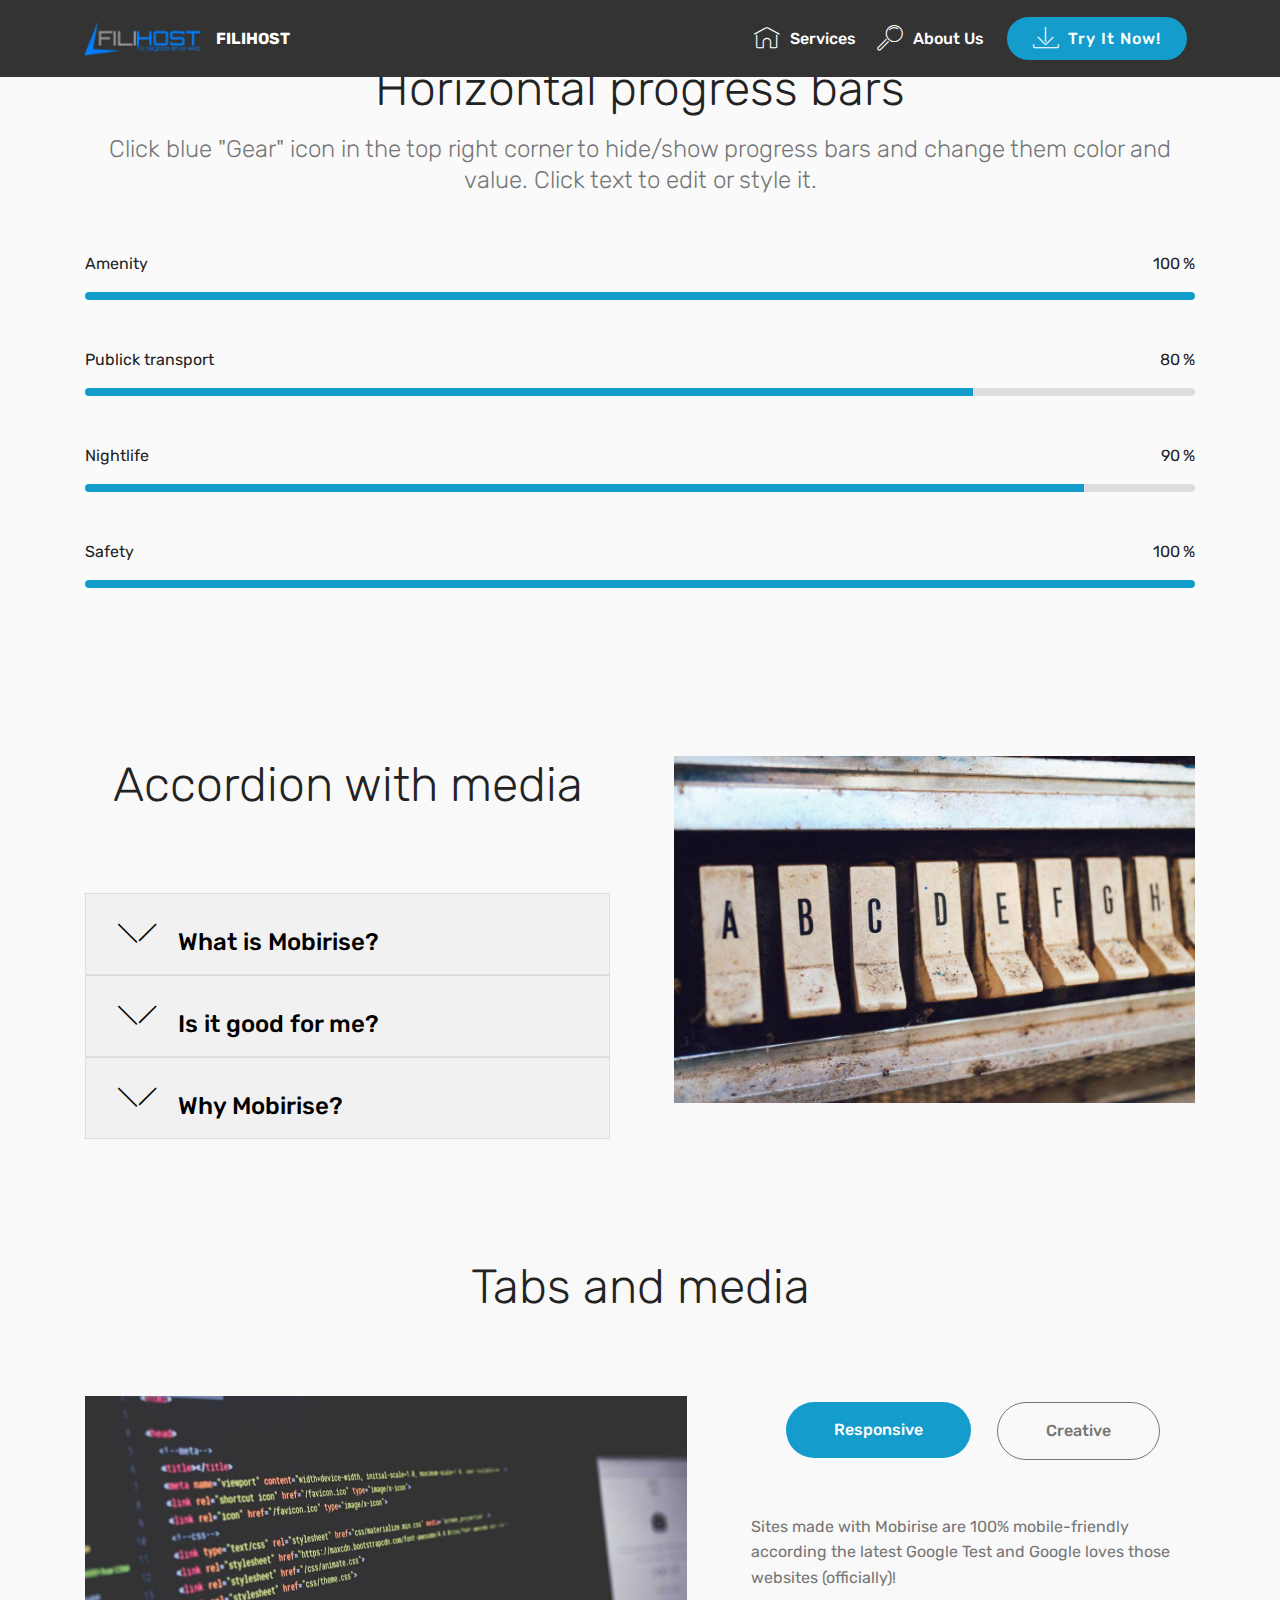
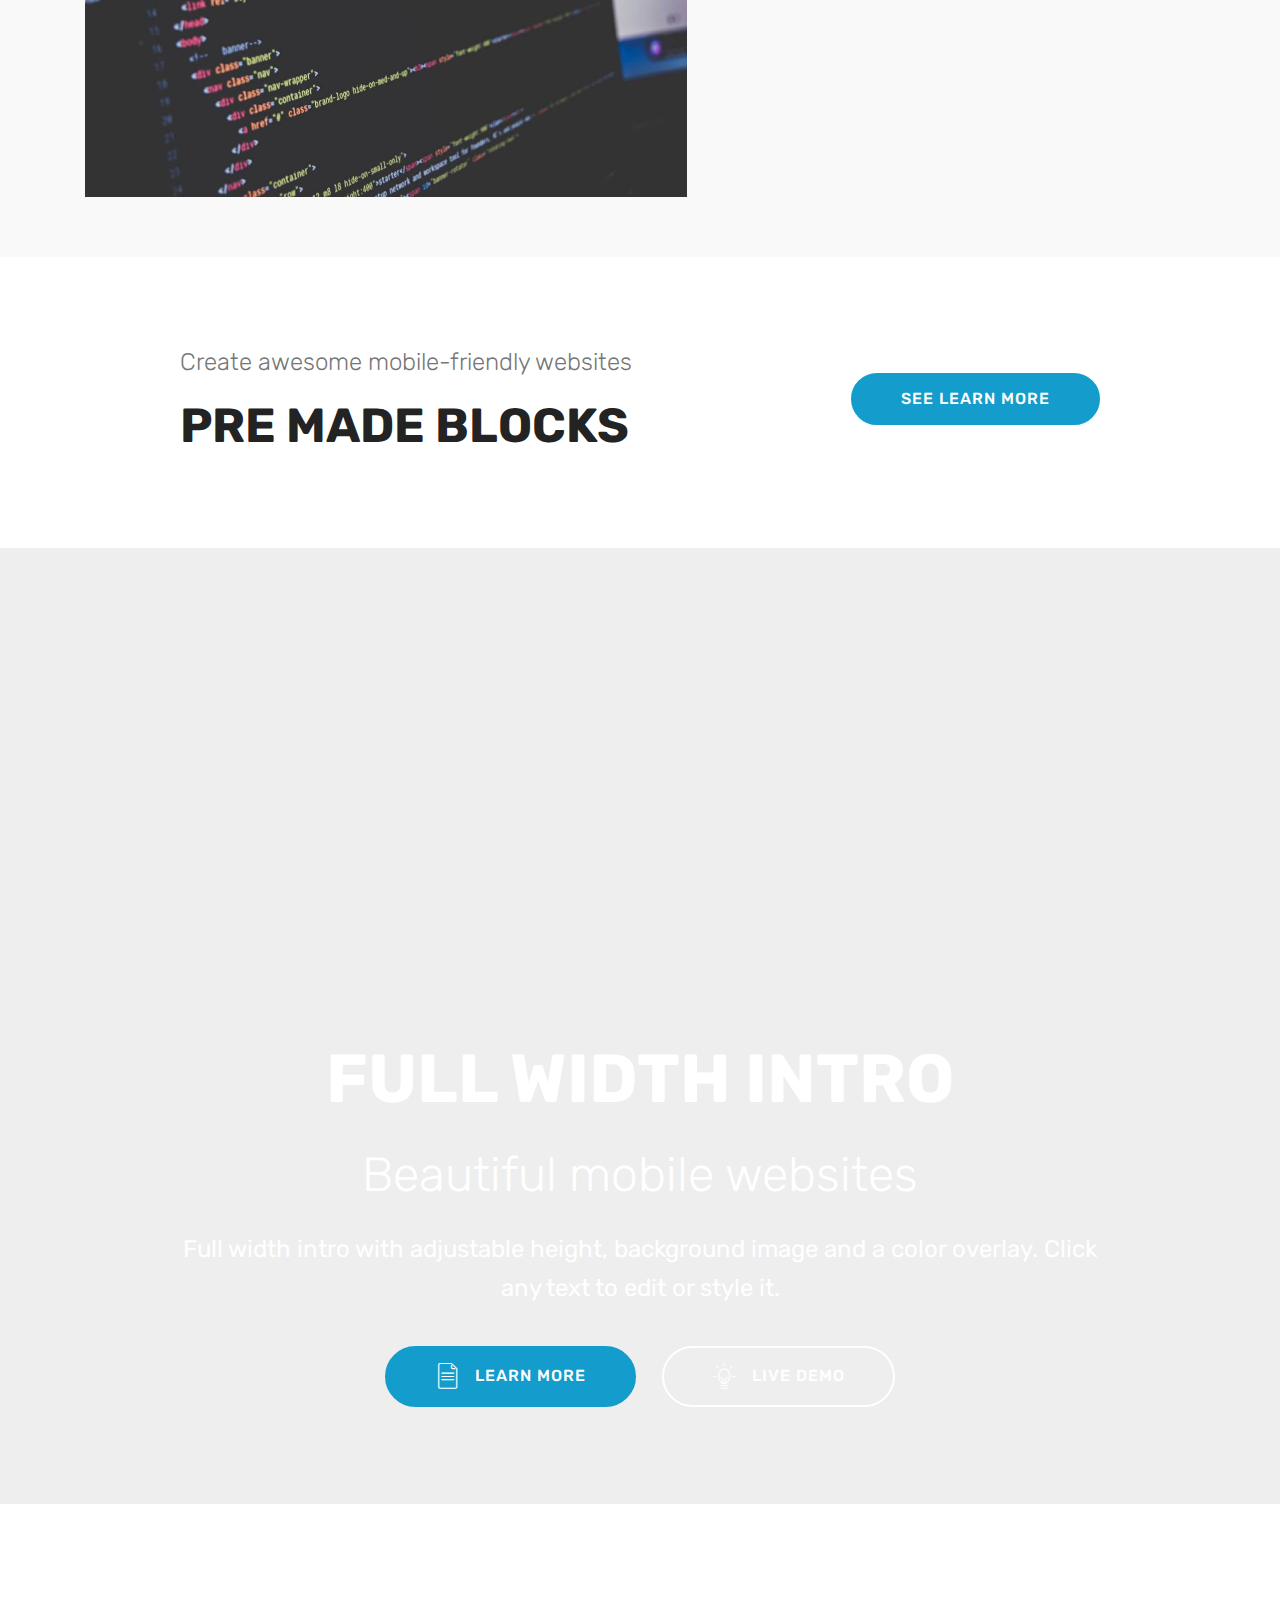
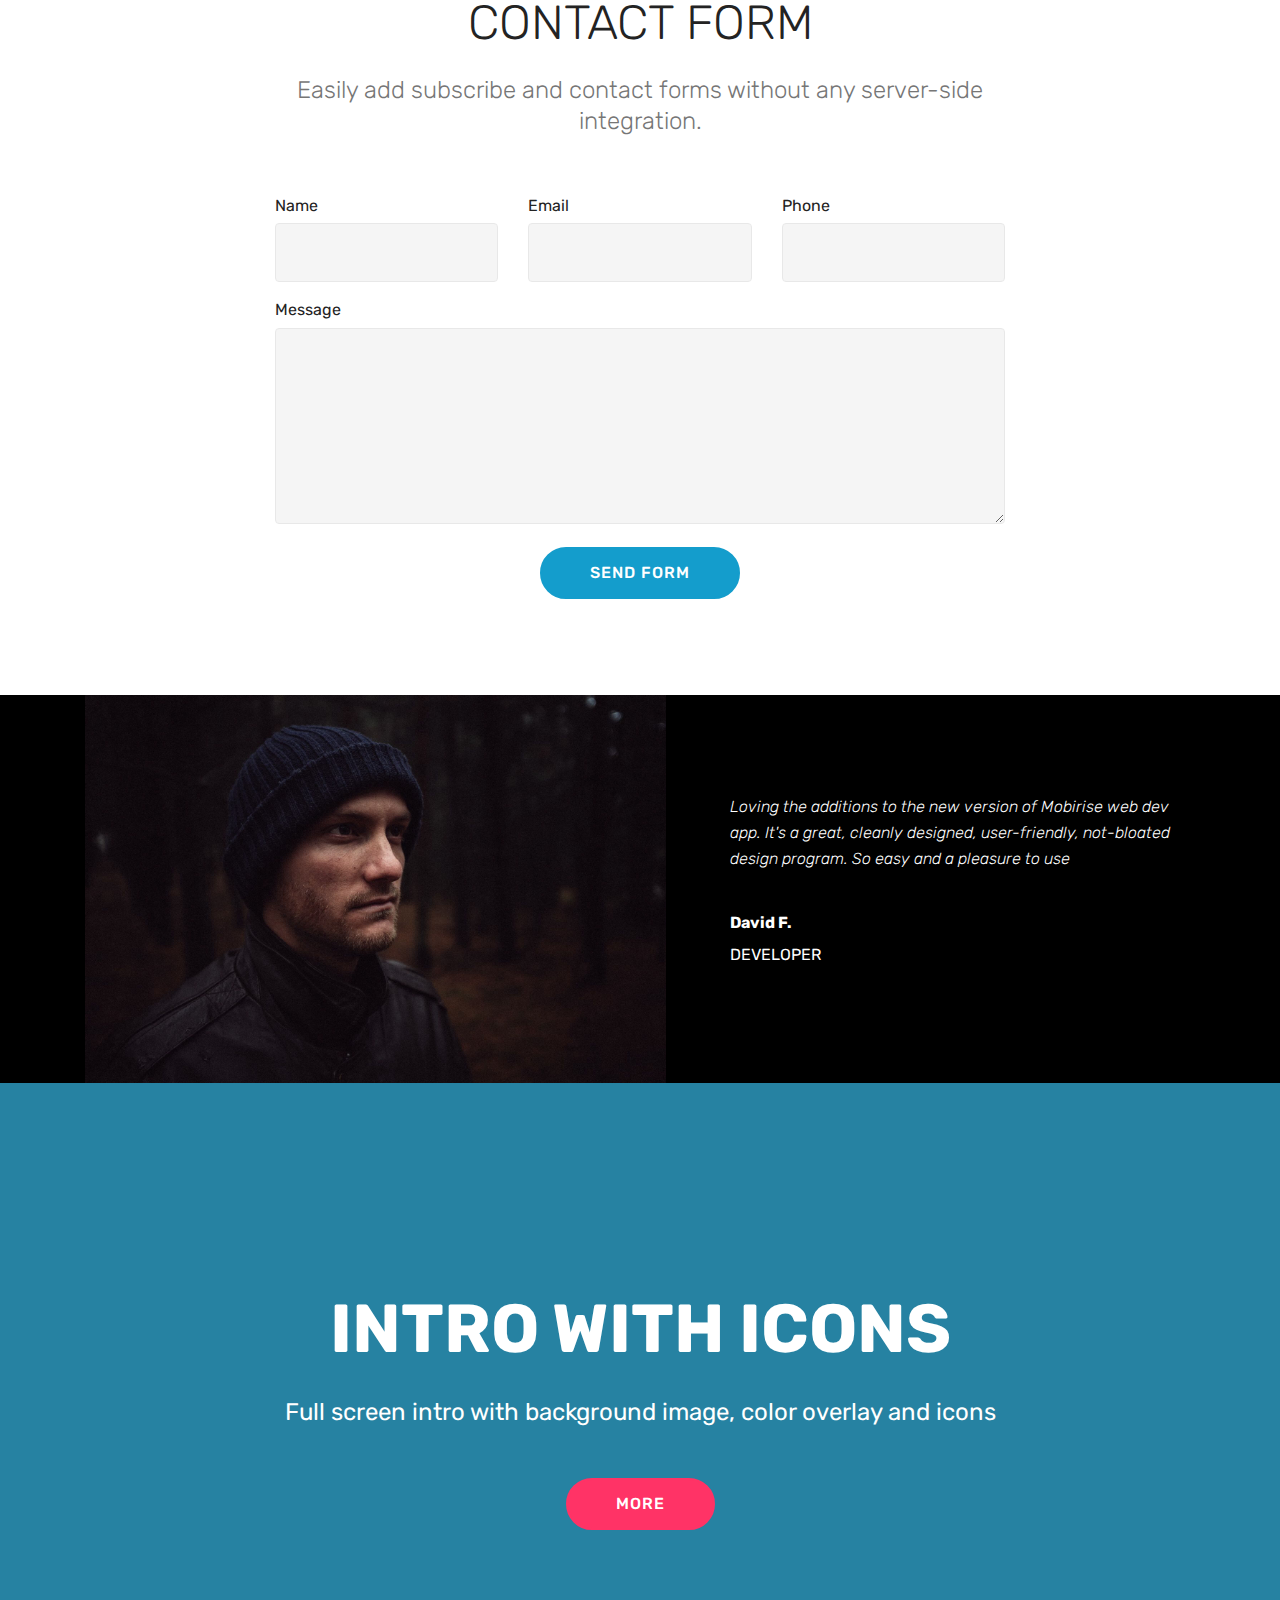
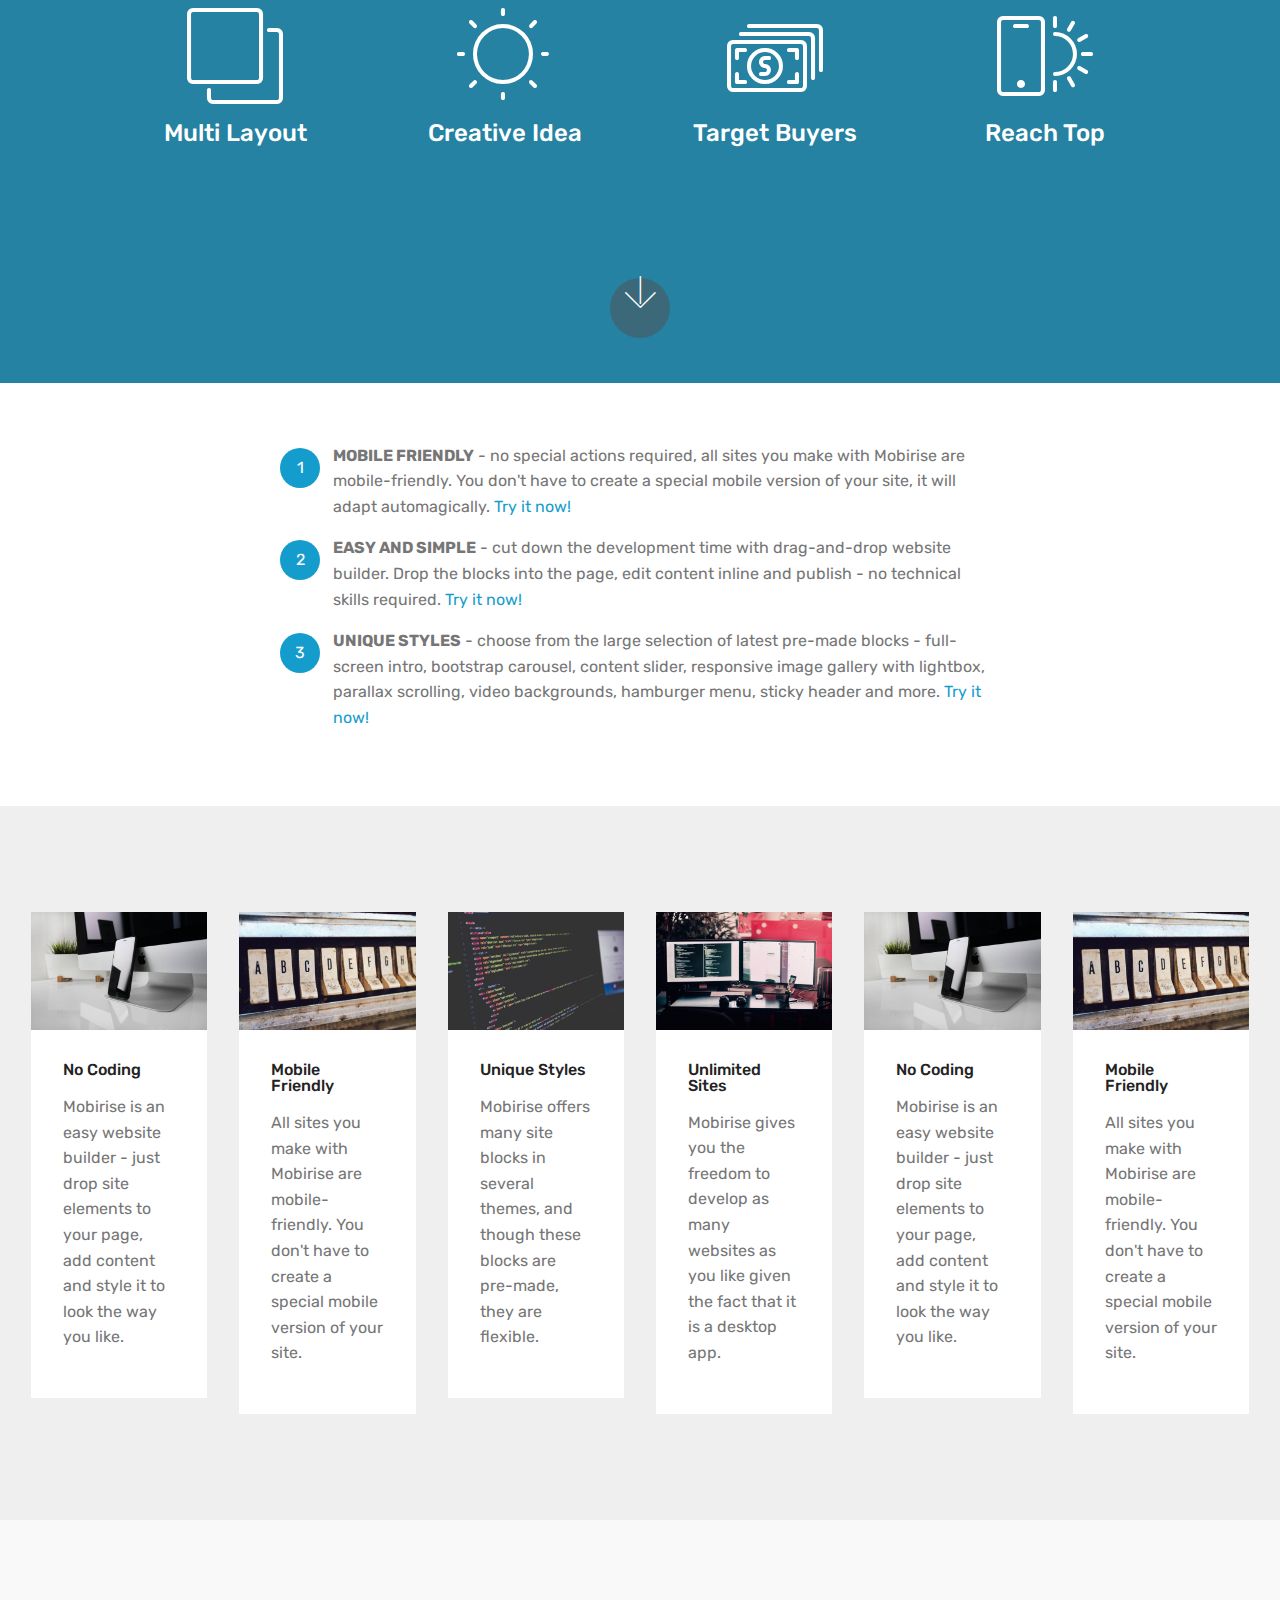
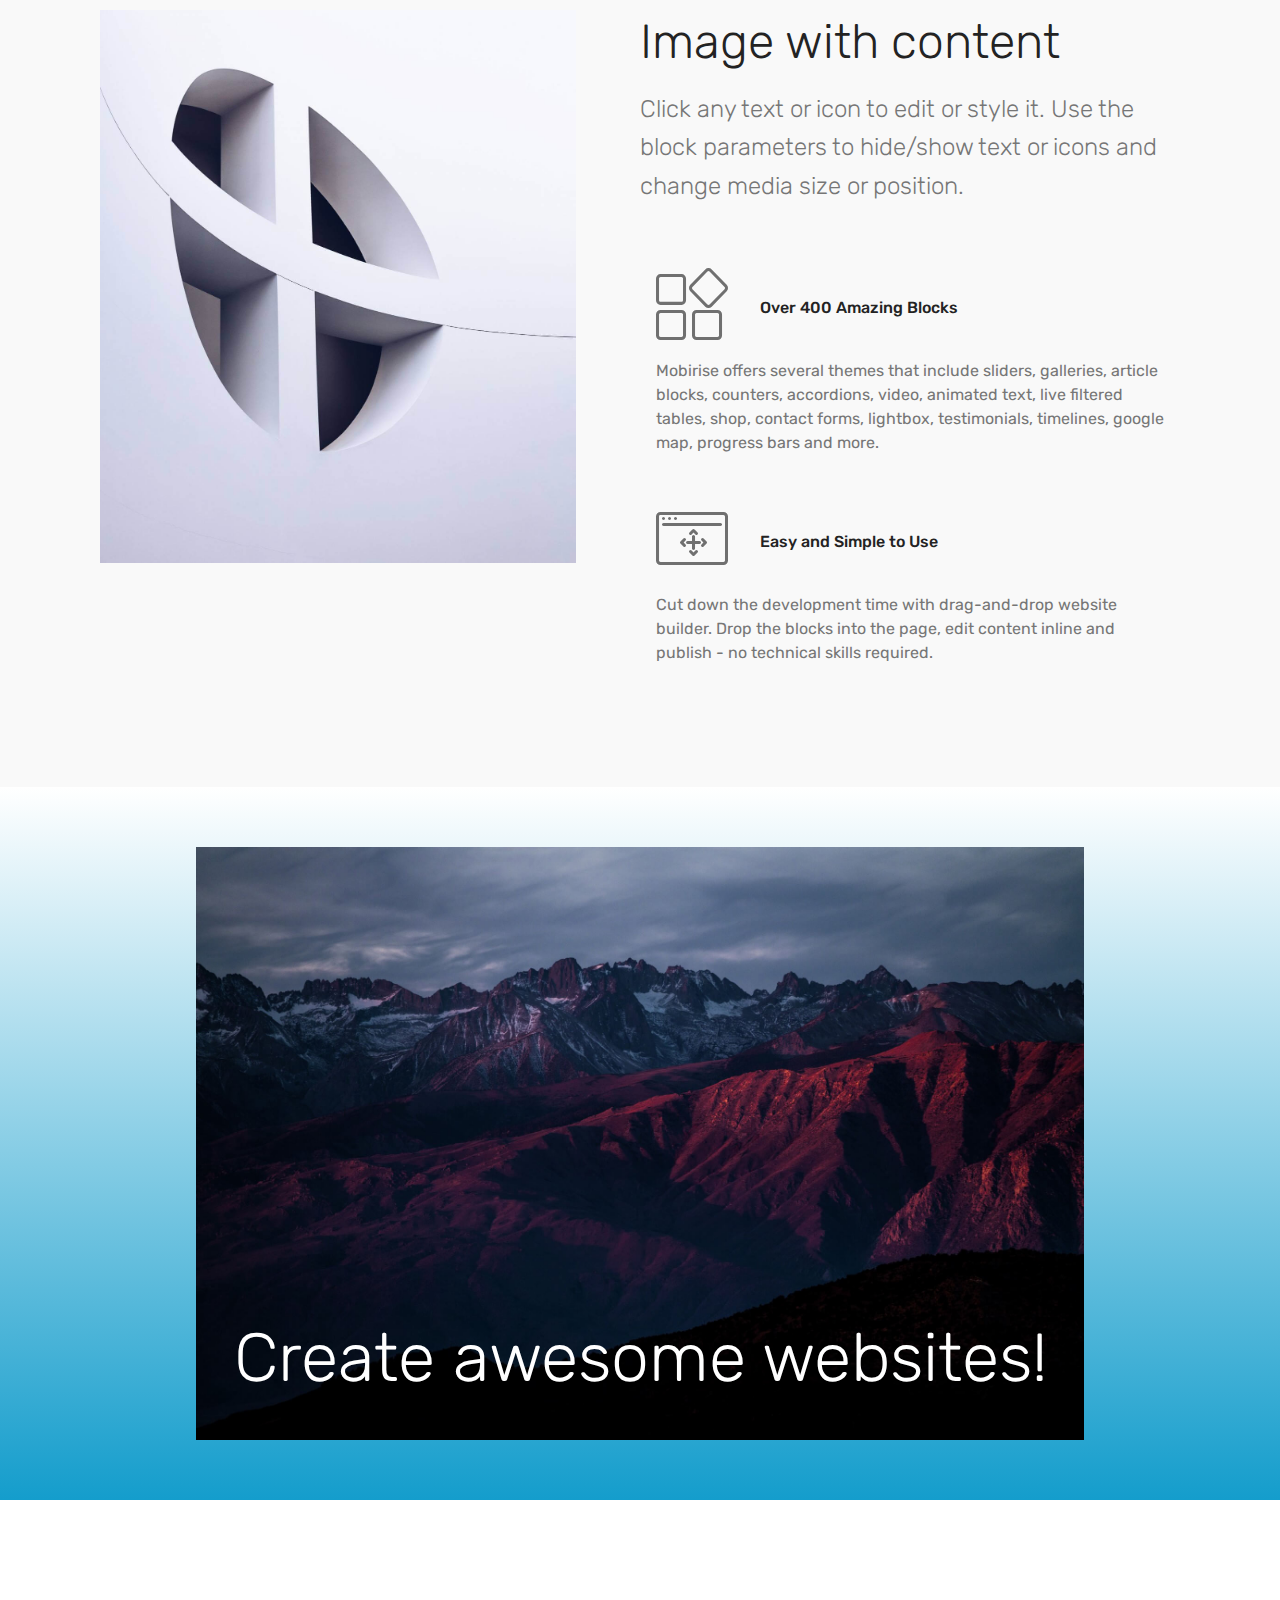
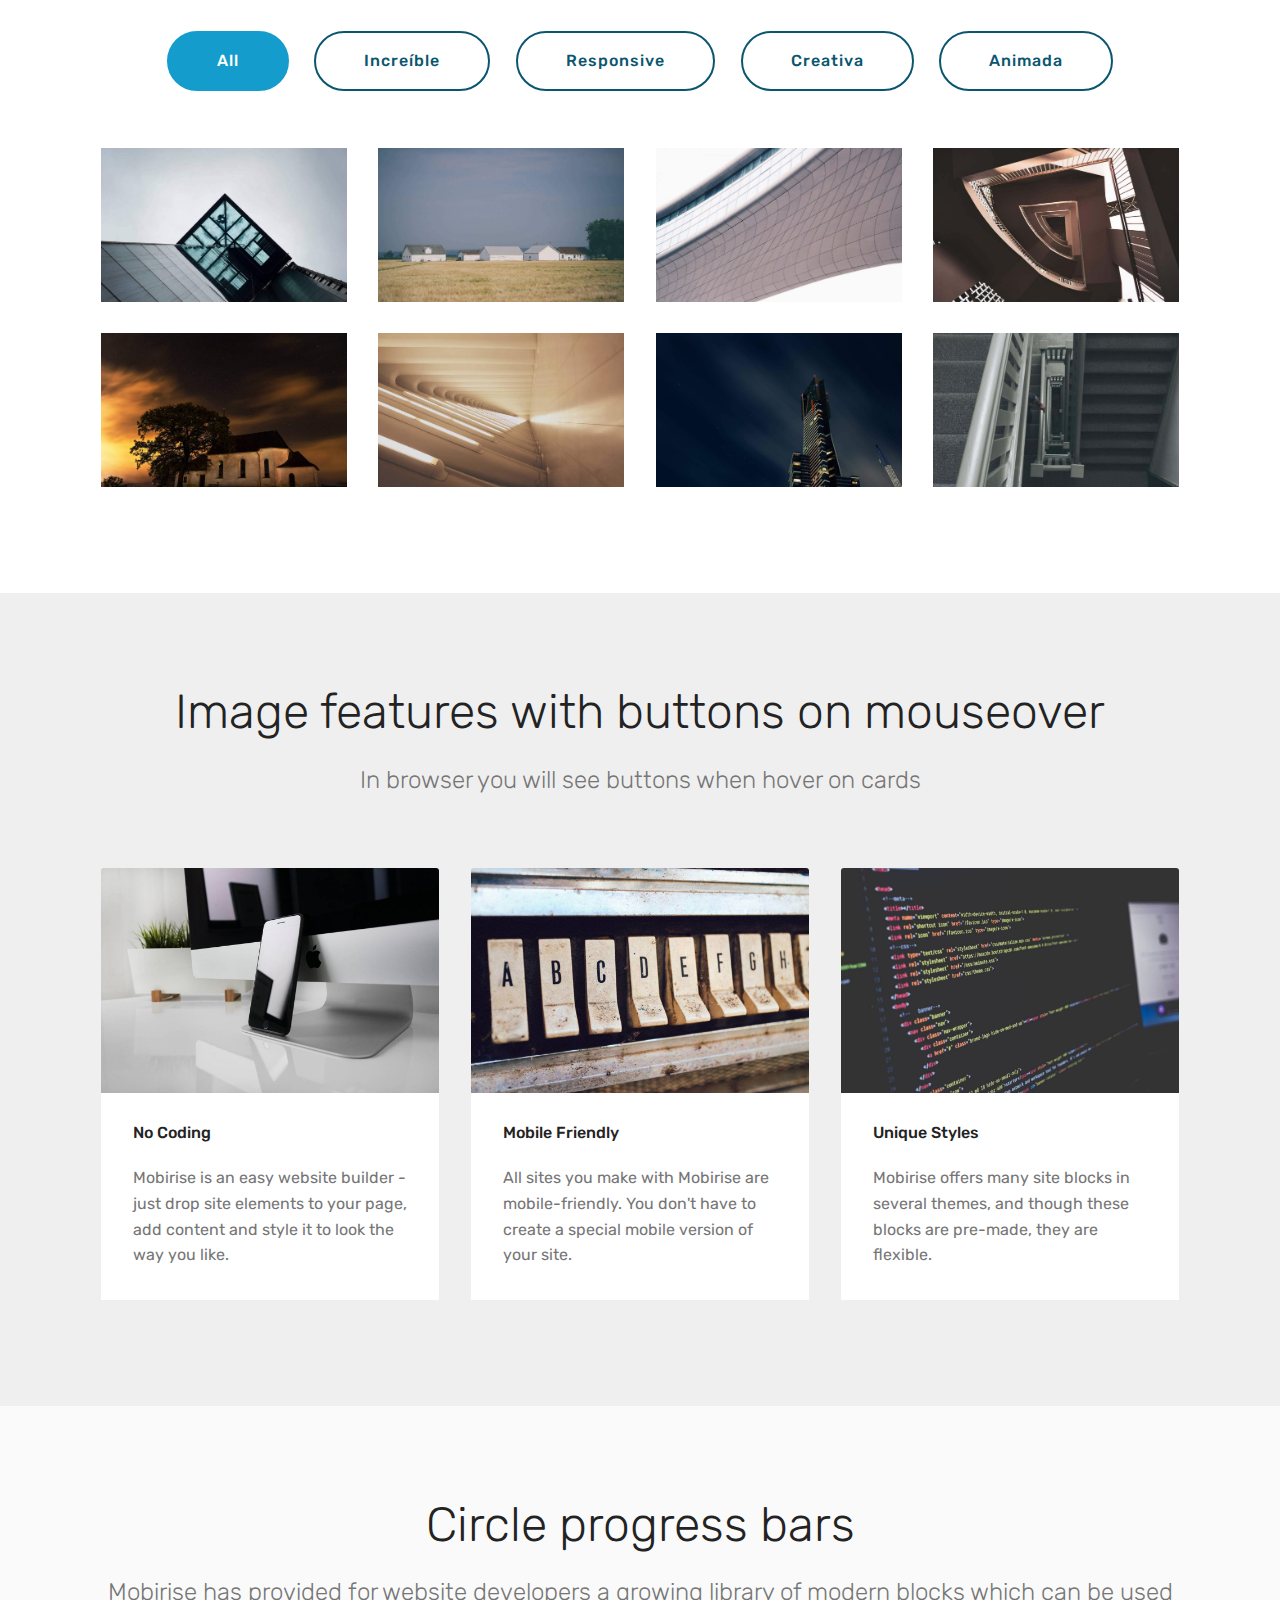
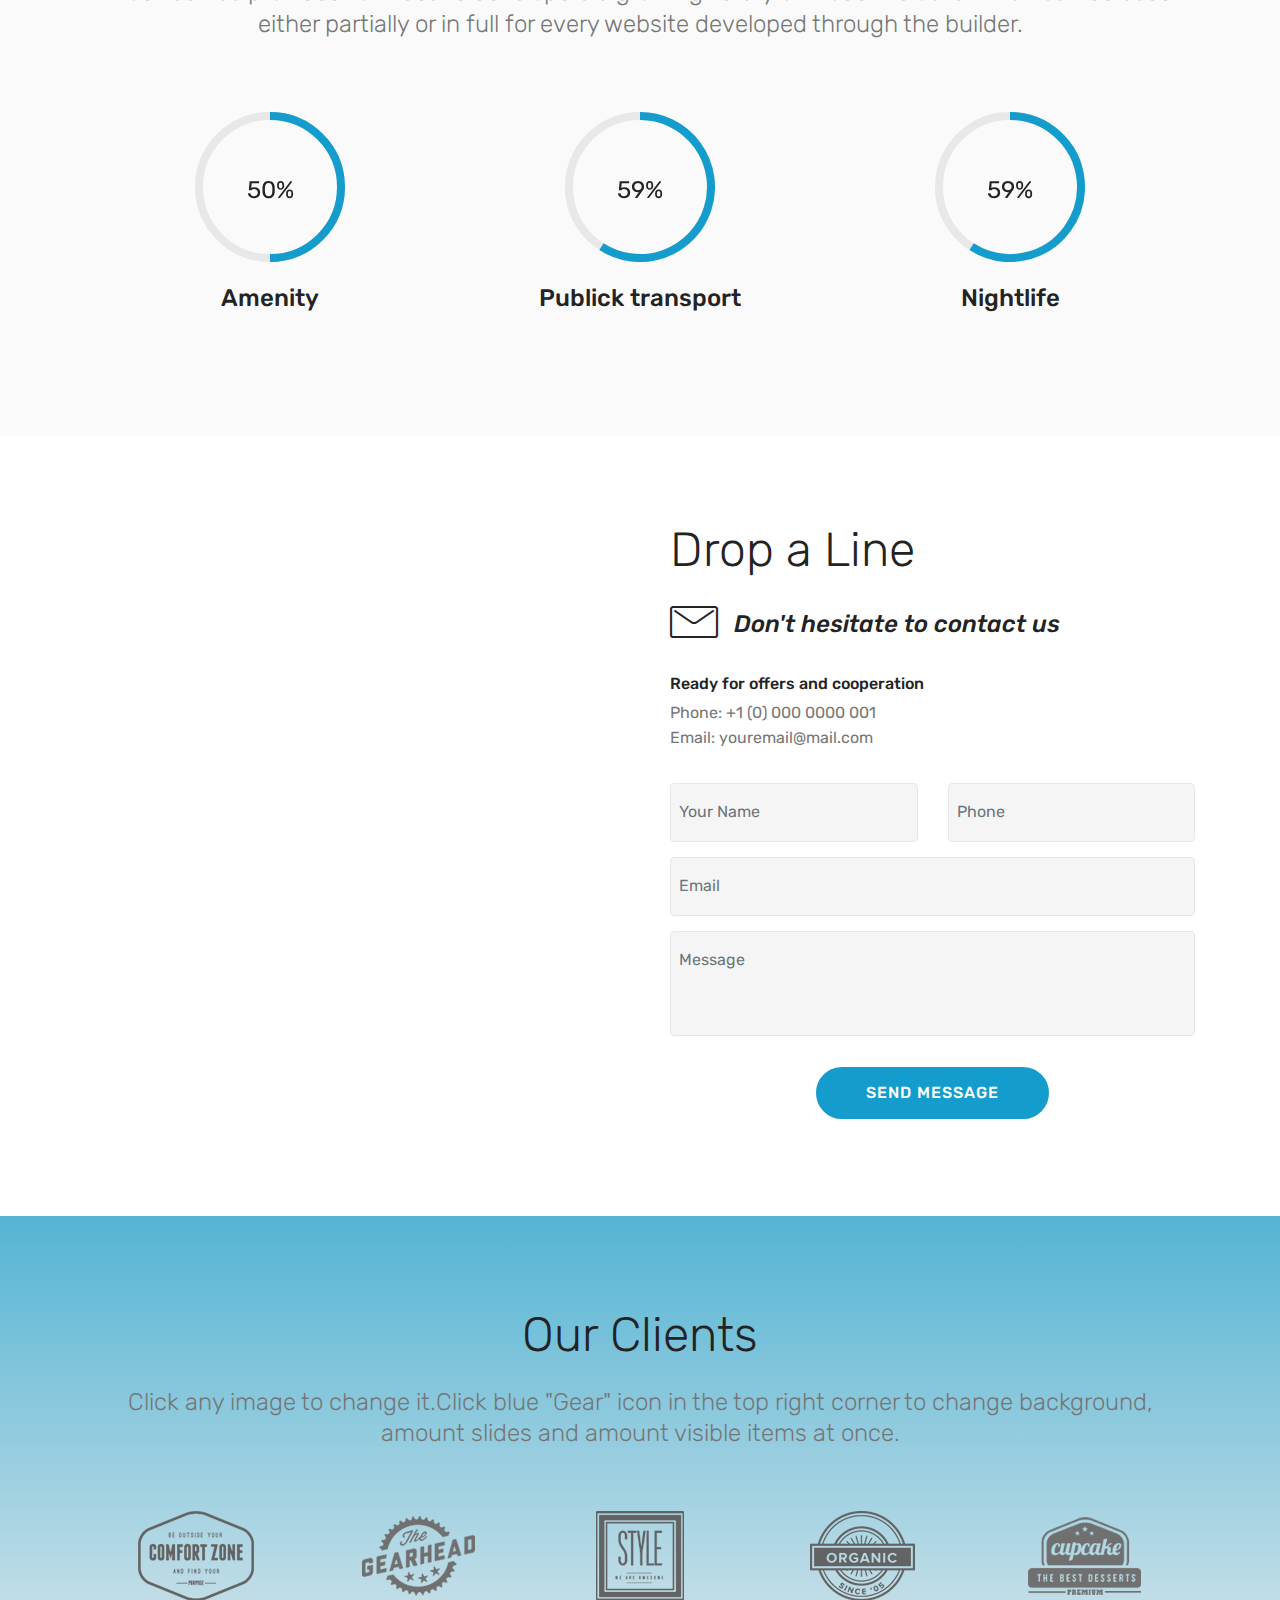
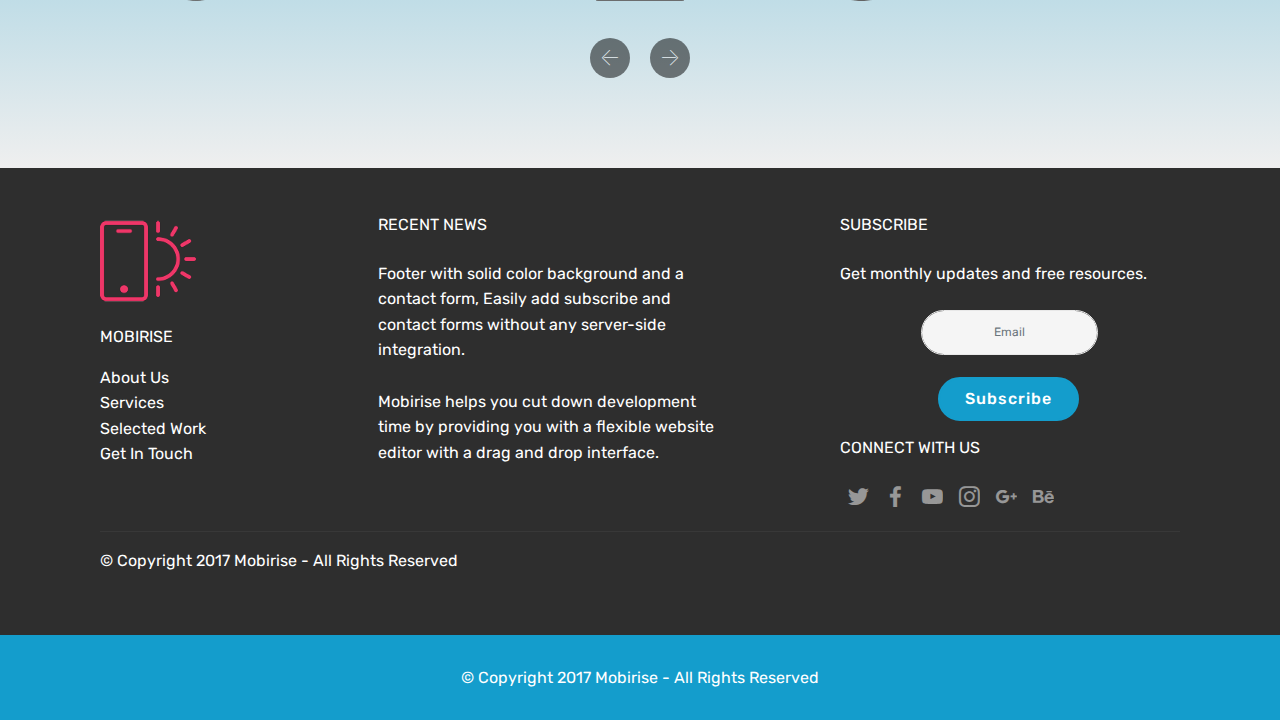
==== commit 86028312: "create github pages" ====
--- a/page1.html
+++ b/page1.html
@@ -69,7 +69,7 @@
     </nav>
 </section>
 
-<section class="engine"><a href="https://mobiri.se/z">best website templates</a></section><section class="progress-bars1 cid-r17UAQoJIQ" id="progress-bars1-a">
+<section class="engine"><a href="https://mobiri.se/t">amp templates</a></section><section class="progress-bars1 cid-r17UAQoJIQ" id="progress-bars1-a">
     
       
 
@@ -407,7 +407,7 @@
                         Thanks for filling out the form!
                     </div>
             
-                    <form class="mbr-form" action="https://mobirise.com/" method="post" data-form-title="Mobirise Form"><input type="hidden" name="email" data-form-email="true" value="SydFb5l8n4YmsS1/BQKTfT8HJ0OYEbF1Wz/G0kIdD3oS0EQmuGgNwWPVlPL8Ynz2I87KpodNF4kF6RQpYqMUUa+FHI3nh63n0fLfR8WvvKMF4xRhsRseGf8NuLKGRXzO" data-form-field="Email">
+                    <form class="mbr-form" action="https://mobirise.com/" method="post" data-form-title="Mobirise Form"><input type="hidden" name="email" data-form-email="true" value="MgDkNt4OxpBBw513Vzqk8y0vU04n3QhAEv+lQkOFnsSYGqTsuCG8j3K4P4KVaZnxqg26wtfl4RBLDcrJkB7Y1egW2023tcr8ZFZpkZRuHgmfphz3P+2GxW9IhrfJTqs/" data-form-field="Email">
                         <div class="row row-sm-offset">
                             <div class="col-md-4 multi-horizontal" data-for="name">
                                 <div class="form-group">
@@ -737,7 +737,7 @@
 
     <figure class="mbr-figure container">
             <div class="image-block" style="width: 80%;">
-                <img src="assets/images/jumbotron6.jpg" width="1400" alt="Mobirise" title="">
+                <img src="assets/images/jumbotron7.jpg" width="1400" alt="Mobirise" title="">
                 <figcaption class="mbr-figure-caption mbr-figure-caption-over">
                     <div class="container pb-5 mbr-white align-center mbr-fonts-style display-1">
                         Create awesome websites!
@@ -930,7 +930,7 @@
                     <div data-form-alert="" hidden="">
                         Thanks for filling out the form!
                     </div>
-                    <form class="block mbr-form" action="https://mobirise.com/" method="post" data-form-title="Mobirise Form"><input type="hidden" name="email" data-form-email="true" value="a63XGC74p8m6uUrd7YgfxsEjV0BOzjLgh9M5EcqomwbQ9JF3TieEpYZykAwaGa2V+GjT27N76EJLJytYV33biXRmESQy23Fi/bWJ+Z1JleBA6xAlpn86jpB0bItaoS6e" data-form-field="Email">
+                    <form class="block mbr-form" action="https://mobirise.com/" method="post" data-form-title="Mobirise Form"><input type="hidden" name="email" data-form-email="true" value="74dXzyA8VwSj6vkD1YZZ+zigezcMCLkI7AE150eBkNQCkT9RysteETrNsQidSFX9R9Uhpgi3Zq1V5mtOE+YD7ZfWVs5LIXFDYFuzJPdPW2xFboFgx9vc8s3ncSCOAy75" data-form-field="Email">
                         <div class="row">
                             <div class="col-md-6 multi-horizontal" data-for="name">
                                 <input type="text" class="form-control input" name="name" data-form-field="Name" placeholder="Your Name" required="" id="name-form4-i">
@@ -1082,7 +1082,7 @@
                     </div>
 
                     <form class="form-inline" action="https://mobirise.com/" method="post" data-form-title="Mobirise Form">
-                        <input type="hidden" value="V9wH3bPrG3GdhX2lr00Y2fLlZIBym/ZCmhPQFbkXnNYIO1pbSAcAt7OAHrMGjVjct5/tPAU750P66IXUm9RanlikCLnZNuxzz+HweSvXuOQYhRR2QKjKZFonqI7SV4va" data-form-email="true">
+                        <input type="hidden" value="TBUTLmVa45Cx5KnO8tkQ1F2FWXAshH5wR8BMwyC2V9iLrZtBQQCIXRicCct63W+dUC14FkfJiUjZjcovIjrX+IClw+0eKqE0VyfzXit2p2Tk6GfwmuVblu9yTWOt3lDJ" data-form-email="true">
                         <div class="form-group">
                             <input type="email" class="form-control input-sm input-inverse my-2" name="email" required="" data-form-field="Email" placeholder="Email" id="email-footer4-d">
                         </div>
